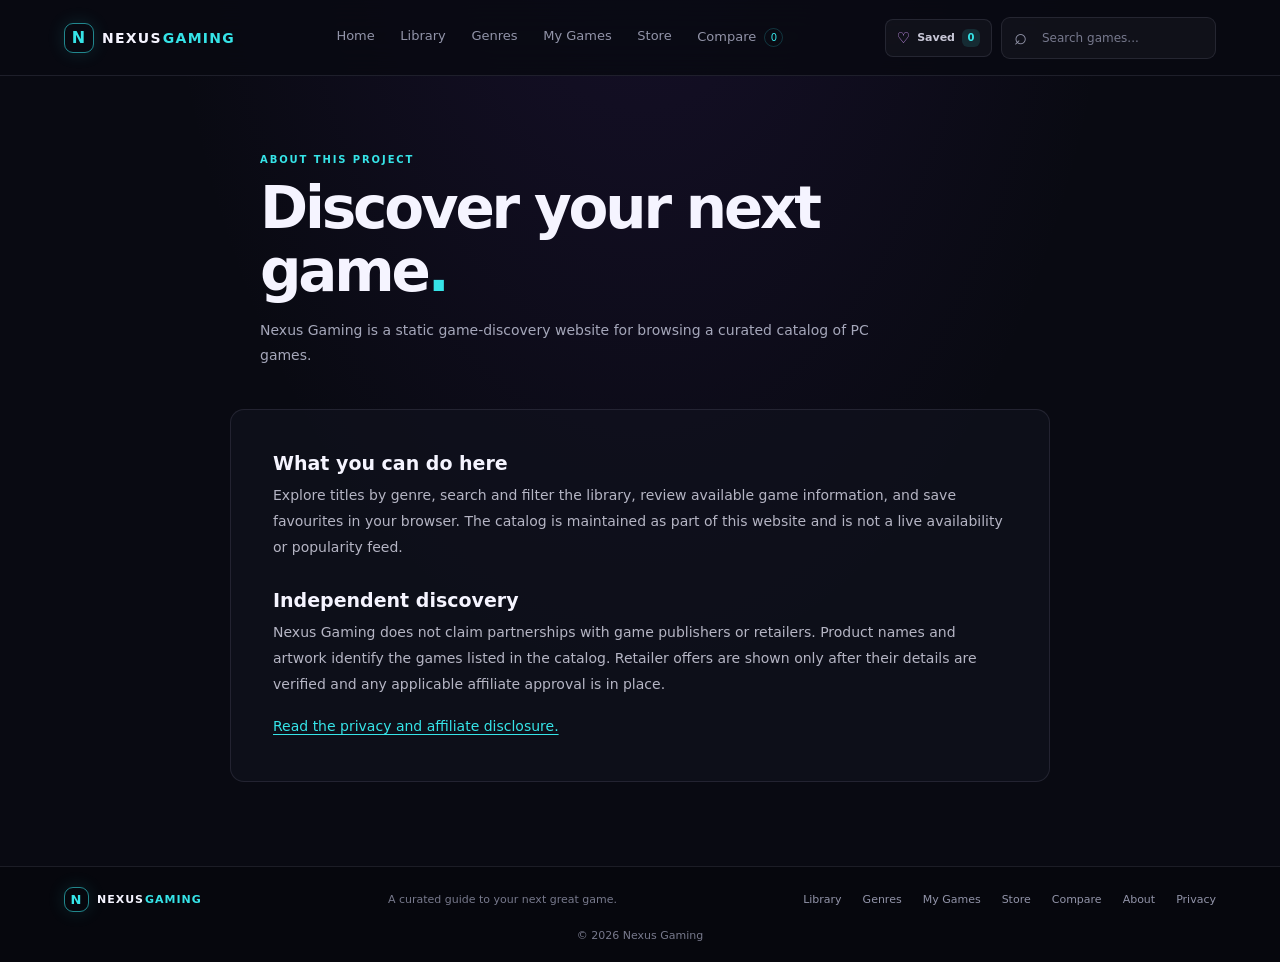
==== about.html @ a6725f00 "Upgrade Nexus Gaming to multi-page website" ====
<!DOCTYPE html>
<html lang="en">
<head>
  <meta charset="UTF-8"><meta name="viewport" content="width=device-width, initial-scale=1.0"><meta name="theme-color" content="#090a12">
  <meta name="description" content="Learn about Nexus Gaming, a static discovery guide for exploring a curated collection of PC games.">
  <link rel="canonical" href="https://hussain09042006.github.io/nexus-gaming/about.html">
  <meta property="og:type" content="website"><meta property="og:site_name" content="Nexus Gaming"><meta property="og:title" content="About | Nexus Gaming"><meta property="og:description" content="A simple guide to discovering PC games."><meta property="og:url" content="https://hussain09042006.github.io/nexus-gaming/about.html"><meta name="twitter:card" content="summary">
  <title>About | Nexus Gaming</title><link rel="icon" type="image/svg+xml" href="favicon.svg"><link rel="stylesheet" href="styles.css"><script src="catalog.js" defer></script><script src="pages.js" defer></script>
</head>
<body data-page="about">
  <a class="skip-link visually-hidden" href="#mainContent">Skip to main content</a>
  <header class="navbar">
    <a class="logo" href="index.html" aria-label="Nexus Gaming home"><span class="logo-mark">N</span> NEXUS<span class="logo-accent">GAMING</span></a><button class="menu-toggle" id="menuToggle" type="button" aria-expanded="false" aria-controls="mainNavigation" aria-label="Open navigation"><span></span><span></span><span></span></button>
    <nav class="nav-links" id="mainNavigation" aria-label="Main navigation"><a href="index.html" data-nav-page="home">Home</a><a href="games.html" data-nav-page="games">Library</a><a href="genres.html" data-nav-page="genres">Genres</a><a href="my-games.html" data-nav-page="my-games">My Games</a><a href="store.html" data-nav-page="store">Store</a><a href="compare.html" data-nav-page="compare">Compare <span class="nav-count" data-compare-count aria-label="0 games selected for comparison">0</span></a></nav>
    <div class="header-actions"><a class="saved-link" href="my-games.html"><span aria-hidden="true">♡</span><span class="saved-link-label">Saved</span><span class="saved-count" data-favorite-count>0</span></a><form class="search-container" action="games.html" method="get" role="search"><label class="visually-hidden" for="globalSearch">Search the game library</label><span class="search-icon" aria-hidden="true">⌕</span><input id="globalSearch" name="q" type="search" placeholder="Search games..." autocomplete="off"></form></div>
  </header>
  <main id="mainContent" class="page-main text-page">
    <header class="page-intro"><p class="eyebrow">ABOUT THIS PROJECT</p><h1>Discover your next game<span class="heading-period">.</span></h1><p>Nexus Gaming is a static game-discovery website for browsing a curated catalog of PC games.</p></header>
    <article class="editorial-content"><h2>What you can do here</h2><p>Explore titles by genre, search and filter the library, review available game information, and save favourites in your browser. The catalog is maintained as part of this website and is not a live availability or popularity feed.</p><h2>Independent discovery</h2><p>Nexus Gaming does not claim partnerships with game publishers or retailers. Product names and artwork identify the games listed in the catalog. Retailer offers are shown only after their details are verified and any applicable affiliate approval is in place.</p><p><a href="privacy.html">Read the privacy and affiliate disclosure.</a></p></article>
  </main>
  <footer class="footer page-footer"><a class="logo footer-logo" href="index.html"><span class="logo-mark">N</span> NEXUS<span class="logo-accent">GAMING</span></a><p class="footer-description">A curated guide to your next great game.</p><nav class="footer-nav" aria-label="Footer navigation"><a href="games.html">Library</a><a href="genres.html">Genres</a><a href="my-games.html">My Games</a><a href="store.html">Store</a><a href="compare.html">Compare</a><a href="about.html">About</a><a href="privacy.html">Privacy</a></nav><span class="copyright">© <span data-current-year></span> Nexus Gaming</span></footer>
</body>
</html>
---- styles.css ----
:root {
  color-scheme: dark;
  --page: #090a12;
  --surface: #11131e;
  --surface-raised: #171a28;
  --text: #f5f4ff;
  --muted: #9294a9;
  --purple: #a855f7;
  --cyan: #36e4e8;
  --line: rgba(177, 177, 210, 0.13);
}

* {
  box-sizing: border-box;
}

[hidden] {
  display: none !important;
}

html {
  scroll-behavior: smooth;
  scroll-padding-top: 90px;
}

body {
  min-width: 320px;
  margin: 0;
  background:
    radial-gradient(ellipse at 50% -25%, rgba(86, 44, 155, 0.19), transparent 54%),
    var(--page);
  color: var(--text);
  font-family: "Segoe UI", system-ui, sans-serif;
  -webkit-font-smoothing: antialiased;
}

button,
input {
  font: inherit;
}

a {
  color: inherit;
}

.visually-hidden {
  position: absolute;
  width: 1px;
  height: 1px;
  overflow: hidden;
  clip: rect(0, 0, 0, 0);
  white-space: nowrap;
  clip-path: inset(50%);
}

.skip-link:focus {
  position: fixed;
  z-index: 30;
  top: 12px;
  left: 12px;
  width: auto;
  height: auto;
  padding: 12px 16px;
  border: 1px solid var(--cyan);
  border-radius: 8px;
  background: var(--surface-raised);
  color: var(--text);
  clip: auto;
  clip-path: none;
  white-space: normal;
}

.navbar {
  position: sticky;
  z-index: 5;
  top: 0;
  display: grid;
  grid-template-columns: 1fr auto 1fr;
  align-items: center;
  min-height: 76px;
  padding: 0 max(5vw, 24px);
  border-bottom: 1px solid var(--line);
  background: rgba(9, 10, 18, 0.86);
  backdrop-filter: blur(18px);
}

.logo {
  display: inline-flex;
  align-items: center;
  gap: 8px;
  width: fit-content;
  color: var(--text);
  font-family: "Segoe UI", system-ui, sans-serif;
  font-size: 14px;
  font-weight: 700;
  letter-spacing: 0.09em;
  text-decoration: none;
}

.logo-mark {
  display: grid;
  width: 30px;
  height: 30px;
  place-items: center;
  border: 1px solid rgba(54, 228, 232, 0.58);
  border-radius: 9px;
  color: var(--cyan);
  font-size: 16px;
  box-shadow: 0 0 18px rgba(54, 228, 232, 0.13);
}

.logo-accent {
  margin-left: -7px;
  color: var(--cyan);
}

.nav-links {
  display: flex;
  gap: 34px;
}

.nav-links a {
  color: var(--muted);
  font-size: 13px;
  text-decoration: none;
  transition: color 180ms ease;
}

.nav-links a:hover,
.nav-links a:focus-visible {
  color: var(--cyan);
}

.search-container {
  position: relative;
  justify-self: end;
  width: min(260px, 100%);
}

.search-icon {
  position: absolute;
  top: 50%;
  left: 13px;
  color: var(--muted);
  font-size: 22px;
  line-height: 1;
  transform: translateY(-55%);
  pointer-events: none;
}

.search-container input {
  width: 100%;
  padding: 11px 14px 11px 40px;
  border: 1px solid var(--line);
  border-radius: 9px;
  outline: none;
  background: rgba(255, 255, 255, 0.035);
  color: var(--text);
  font-size: 12px;
  transition: border-color 180ms ease, box-shadow 180ms ease;
}

.search-container input::placeholder {
  color: #77798d;
}

.search-container input:focus {
  border-color: rgba(54, 228, 232, 0.65);
  box-shadow: 0 0 0 3px rgba(54, 228, 232, 0.1);
}

.hero {
  position: relative;
  display: flex;
  min-height: 440px;
  align-items: center;
  overflow: hidden;
  padding: 72px max(10vw, 28px) 82px;
  border-bottom: 1px solid var(--line);
  isolation: isolate;
}

.hero::before {
  position: absolute;
  z-index: -1;
  inset: 0;
  background:
    linear-gradient(90deg, var(--page) 5%, rgba(9, 10, 18, 0.92) 43%, rgba(9, 10, 18, 0.15) 100%),
    radial-gradient(ellipse at 77% 50%, rgba(91, 52, 166, 0.3), transparent 44%);
  content: '';
}

.hero-glow {
  position: absolute;
  z-index: -1;
  top: 9%;
  right: 12%;
  width: 360px;
  aspect-ratio: 1;
  border: 1px solid rgba(54, 228, 232, 0.13);
  border-radius: 50%;
  box-shadow: 0 0 90px rgba(168, 85, 247, 0.13), inset 0 0 70px rgba(54, 228, 232, 0.06);
}

.hero-content {
  max-width: 630px;
}

.eyebrow {
  margin: 0 0 17px;
  color: var(--cyan);
  font-size: 10px;
  font-weight: 700;
  letter-spacing: 0.19em;
}

.hero .eyebrow {
  display: flex;
  align-items: center;
  gap: 9px;
}

.hero .eyebrow span {
  width: 6px;
  height: 6px;
  border-radius: 50%;
  background: var(--cyan);
  box-shadow: 0 0 10px var(--cyan);
}

.hero h1,
.section-heading h2 {
  margin: 0;
  font-family: "Segoe UI", system-ui, sans-serif;
  font-weight: 700;
  letter-spacing: -0.055em;
}

.hero h1 {
  font-size: clamp(44px, 6vw, 72px);
  line-height: 1.06;
}

.hero h1 span {
  color: transparent;
  background: linear-gradient(95deg, #c084fc 4%, var(--cyan) 95%);
  background-clip: text;
  -webkit-background-clip: text;
}

.hero-content > p:not(.eyebrow) {
  max-width: 430px;
  margin: 18px 0 25px;
  color: #a5a7ba;
  font-size: 15px;
  line-height: 1.7;
}

.cta-button {
  display: inline-flex;
  align-items: center;
  gap: 15px;
  padding: 12px 17px;
  border: 1px solid rgba(54, 228, 232, 0.4);
  border-radius: 8px;
  background: linear-gradient(105deg, rgba(168, 85, 247, 0.2), rgba(54, 228, 232, 0.1));
  color: var(--text);
  font-size: 13px;
  font-weight: 600;
  text-decoration: none;
  transition: border-color 180ms ease, box-shadow 180ms ease, transform 180ms ease;
}

.cta-button:hover {
  transform: translateY(-2px);
  border-color: var(--cyan);
  box-shadow: 0 0 24px rgba(54, 228, 232, 0.17);
}

.cta-button span {
  color: var(--cyan);
}

.hero-orbit {
  position: absolute;
  top: 50%;
  right: 19%;
  display: grid;
  width: 180px;
  aspect-ratio: 1;
  place-items: center;
  border: 1px solid rgba(168, 85, 247, 0.42);
  border-radius: 42% 58% 63% 37% / 42% 39% 61% 58%;
  color: rgba(223, 201, 255, 0.75);
  font-family: "Segoe UI", system-ui, sans-serif;
  font-size: 42px;
  font-weight: 700;
  text-shadow: 0 0 28px var(--purple);
  box-shadow: 0 0 70px rgba(168, 85, 247, 0.16), inset 0 0 36px rgba(54, 228, 232, 0.06);
  transform: translateY(-50%) rotate(-12deg);
}

.game-section {
  width: min(1180px, calc(100% - 48px));
  margin: 0 auto;
  padding: 72px 0 88px;
}

.section-heading {
  display: flex;
  align-items: end;
  justify-content: space-between;
  gap: 20px;
  margin-bottom: 27px;
}

.section-heading .eyebrow {
  margin-bottom: 10px;
}

.section-heading h2 {
  font-size: clamp(27px, 3vw, 36px);
  letter-spacing: -0.04em;
}

.heading-period {
  color: var(--cyan);
}

.results-count {
  margin: 0 0 5px;
  color: var(--muted);
  font-size: 12px;
}

.filter-row {
  display: flex;
  align-items: center;
  gap: 20px;
  margin-bottom: 26px;
  padding-bottom: 22px;
  border-bottom: 1px solid var(--line);
}

.filter-label {
  color: #6f7185;
  font-size: 9px;
  font-weight: 700;
  letter-spacing: 0.16em;
}

.filter-buttons {
  display: flex;
  flex-wrap: wrap;
  gap: 8px;
}

.filter-btn {
  padding: 8px 13px;
  border: 1px solid transparent;
  border-radius: 7px;
  background: transparent;
  color: var(--muted);
  cursor: pointer;
  font-size: 11px;
  transition: color 160ms ease, background 160ms ease, border-color 160ms ease;
}

.filter-btn:hover {
  color: var(--text);
  background: rgba(255, 255, 255, 0.05);
}

.filter-btn.active {
  border-color: rgba(168, 85, 247, 0.34);
  background: rgba(168, 85, 247, 0.13);
  color: #d9b8ff;
}

.game-cards {
  display: grid;
  grid-template-columns: repeat(auto-fill, minmax(min(100%, 245px), 1fr));
  gap: 20px;
}

.game-card {
  min-width: 0;
  overflow: hidden;
  border: 1px solid var(--line);
  border-radius: 12px;
  background: linear-gradient(145deg, rgba(23, 26, 40, 0.98), rgba(15, 16, 26, 0.98));
  transition: border-color 200ms ease, transform 200ms ease, box-shadow 200ms ease;
}

.game-card:hover {
  transform: translateY(-5px);
  border-color: rgba(54, 228, 232, 0.35);
  box-shadow: 0 14px 36px rgba(0, 0, 0, 0.35), 0 0 20px rgba(168, 85, 247, 0.09);
}

.game-cover {
  position: relative;
  display: flex;
  height: 164px;
  align-items: flex-start;
  overflow: hidden;
  padding: 13px;
  background-color: #242038;
  isolation: isolate;
}

.game-cover::before,
.game-cover::after {
  position: absolute;
  z-index: -1;
  inset: 0;
  content: '';
}

.game-cover::before {
  background: radial-gradient(ellipse at 70% 40%, rgba(255, 255, 255, 0.17), transparent 30%);
  transition: transform 350ms ease;
}

.game-card:hover .game-cover::before {
  transform: scale(1.15);
}

.game-cover::after {
  background: linear-gradient(180deg, rgba(8, 8, 16, 0.14), transparent 35%, rgba(8, 8, 16, 0.58));
}

.cover-label {
  padding: 5px 7px;
  border: 1px solid rgba(255, 255, 255, 0.23);
  border-radius: 5px;
  background: rgba(8, 9, 17, 0.36);
  color: rgba(255, 255, 255, 0.82);
  font-size: 8px;
  font-weight: 700;
  letter-spacing: 0.13em;
  backdrop-filter: blur(8px);
}

.cover-cyberpunk { background: linear-gradient(125deg, #542b87, #192c5e 48%, #167e83); }
.cover-witcher { background: linear-gradient(125deg, #824a34, #372a46 55%, #172e35); }
.cover-red-dead { background: linear-gradient(125deg, #923e2c, #4e272e 48%, #211d2d); }
.cover-elden-ring { background: linear-gradient(125deg, #9a7837, #554539 45%, #26343b); }
.cover-god-of-war { background: linear-gradient(125deg, #536c7d, #393a59 50%, #772f3b); }
.cover-horizon { background: linear-gradient(125deg, #ae5e51, #5c3b67 50%, #215561); }
.cover-baldurs-gate { background: linear-gradient(125deg, #6d42a0, #3d315e 50%, #262a48); }
.cover-sports { background: linear-gradient(125deg, #258274, #24475a 50%, #412e69); }

.card-content {
  padding: 15px 15px 16px;
}

.game-genre {
  display: inline-block;
  margin-bottom: 8px;
  color: var(--cyan);
  font-size: 9px;
  font-weight: 700;
  letter-spacing: 0.13em;
  text-transform: uppercase;
}

.card-content h3 {
  min-height: 44px;
  margin: 0;
  font-family: "Segoe UI", system-ui, sans-serif;
  font-size: 16px;
  line-height: 1.4;
}

.game-rating {
  margin: 9px 0 15px;
  color: #c4c5d2;
  font-size: 11px;
}

.game-rating::first-letter {
  color: #f9c663;
}

.favorite-btn {
  width: 100%;
  padding: 9px 12px;
  border: 1px solid rgba(168, 85, 247, 0.3);
  border-radius: 7px;
  background: rgba(168, 85, 247, 0.08);
  color: #d8b8ff;
  cursor: pointer;
  font-size: 11px;
  font-weight: 600;
  transition: border-color 160ms ease, background 160ms ease, color 160ms ease;
}

.favorite-btn:hover,
.favorite-btn[aria-pressed="true"] {
  border-color: rgba(54, 228, 232, 0.45);
  background: rgba(54, 228, 232, 0.1);
  color: var(--cyan);
}

.footer {
  display: flex;
  min-height: 82px;
  align-items: center;
  justify-content: space-between;
  gap: 16px;
  padding: 20px max(5vw, 24px);
  border-top: 1px solid var(--line);
  background: rgba(5, 6, 12, 0.7);
}

.footer-logo {
  font-size: 11px;
}

.footer-logo .logo-mark {
  width: 25px;
  height: 25px;
  font-size: 13px;
}

.footer > p,
.copyright {
  margin: 0;
  color: #77798c;
  font-size: 11px;
}

@media (max-width: 760px) {
  .navbar {
    grid-template-columns: 1fr auto;
    gap: 12px;
    padding: 13px 22px;
  }

  .nav-links {
    display: none;
  }

  .search-container {
    width: min(235px, 46vw);
  }

  .hero {
    min-height: 390px;
    padding: 65px 7vw;
  }

  .hero-orbit {
    right: 7%;
    width: 130px;
    opacity: 0.6;
  }

  .hero-glow {
    right: -8%;
  }

  .game-section {
    padding-top: 56px;
  }
}

@media (max-width: 520px) {
  .navbar {
    min-height: 68px;
    padding: 11px 16px;
  }

  .logo {
    gap: 6px;
    font-size: 11px;
  }

  .logo-mark {
    width: 26px;
    height: 26px;
  }

  .search-container {
    width: 42vw;
  }

  .search-container input {
    padding: 10px 8px 10px 33px;
    font-size: 11px;
  }

  .search-icon {
    left: 10px;
  }

  .hero {
    min-height: 365px;
    padding: 56px 23px;
  }

  .hero h1 {
    font-size: clamp(43px, 12vw, 59px);
  }

  .hero-content > p:not(.eyebrow) {
    max-width: 330px;
    font-size: 13px;
  }

  .hero-orbit {
    top: 17%;
    right: -32px;
    width: 104px;
    opacity: 0.34;
    transform: rotate(-12deg);
  }

  .game-section {
    width: calc(100% - 32px);
    padding: 47px 0 58px;
  }

  .section-heading {
    align-items: flex-start;
    flex-direction: column;
    gap: 10px;
  }

  .filter-row {
    align-items: flex-start;
    flex-direction: column;
    gap: 10px;
  }

  .filter-buttons {
    gap: 5px;
  }

  .filter-btn {
    padding: 8px 10px;
  }

  .game-cards {
    grid-template-columns: repeat(auto-fill, minmax(min(100%, 215px), 1fr));
    gap: 13px;
  }

  .footer {
    flex-wrap: wrap;
    padding: 19px 16px;
  }

  .footer > p {
    display: none;
  }
}

@media (prefers-reduced-motion: reduce) {
  *,
  *::before,
  *::after {
    scroll-behavior: auto !important;
    transition-duration: 0.01ms !important;
    animation-duration: 0.01ms !important;
  }
}

/* Discovery platform additions */
.navbar {
  grid-template-columns: 1fr auto 1fr;
}

.header-actions {
  display: flex;
  align-items: center;
  justify-self: end;
  gap: 13px;
}

.saved-link {
  display: inline-flex;
  align-items: center;
  gap: 7px;
  padding: 9px 11px;
  border: 1px solid var(--line);
  border-radius: 8px;
  background: rgba(255, 255, 255, 0.035);
  color: #c9c8d8;
  cursor: pointer;
  font-size: 11px;
  font-weight: 600;
  transition: color 160ms ease, border-color 160ms ease, background 160ms ease;
}

.saved-link > span:first-child {
  color: #d79cff;
  font-size: 15px;
}

.saved-link:hover,
.saved-link.active {
  border-color: rgba(168, 85, 247, 0.48);
  background: rgba(168, 85, 247, 0.12);
  color: var(--text);
}

.saved-count {
  display: grid;
  min-width: 18px;
  height: 18px;
  place-items: center;
  border-radius: 6px;
  background: rgba(54, 228, 232, 0.12);
  color: var(--cyan);
  font-size: 10px;
}

.search-container {
  width: min(220px, 21vw);
}

.featured-hero {
  min-height: 500px;
  padding-top: 70px;
  padding-bottom: 76px;
  background: #090a12;
}

.featured-hero::before {
  z-index: 1;
  background:
    linear-gradient(90deg, #090a12 0%, rgba(9, 10, 18, 0.95) 31%, rgba(9, 10, 18, 0.65) 53%, rgba(9, 10, 18, 0.1) 100%),
    linear-gradient(0deg, rgba(9, 10, 18, 0.82), transparent 42%);
}

.hero-art {
  position: absolute;
  z-index: 0;
  top: 0;
  right: 0;
  width: 76%;
  height: 100%;
  object-fit: cover;
  object-position: center 42%;
  opacity: 0.74;
  mask-image: linear-gradient(90deg, transparent 0%, #000 43%, #000 100%);
  transition: opacity 650ms ease, transform 650ms ease;
  transform: scale(1);
}

.featured-hero .hero-art:not(.is-current) {
  opacity: 0;
  transform: scale(1.025);
}

.hero-content {
  position: relative;
  z-index: 2;
  max-width: 600px;
}

.hero-feature-genre {
  margin: -5px 0 10px;
  color: var(--cyan);
  font-size: 11px;
  font-weight: 700;
  letter-spacing: 0.15em;
  text-transform: uppercase;
}

.hero h1 {
  max-width: 560px;
  font-size: clamp(46px, 6.2vw, 76px);
}

.hero h1 span {
  color: inherit;
  background: none;
  -webkit-text-fill-color: initial;
}

.hero-description {
  max-width: 440px;
  margin: 17px 0 13px;
  color: #c0c0ce;
  font-size: 15px;
  line-height: 1.7;
}

.hero-meta {
  display: flex;
  align-items: center;
  gap: 12px;
  margin-bottom: 23px;
  color: #c6c6d4;
  font-size: 12px;
}

.hero-rating {
  color: #f5c66b;
  font-weight: 700;
}

.meta-divider {
  width: 3px;
  height: 3px;
  border-radius: 50%;
  background: var(--muted);
}

.hero-art-caption {
  position: absolute;
  z-index: 2;
  right: max(5vw, 25px);
  bottom: 25px;
  display: inline-flex;
  align-items: center;
  gap: 8px;
  padding: 8px 11px;
  border: 1px solid rgba(255, 255, 255, 0.17);
  border-radius: 7px;
  background: rgba(9, 10, 18, 0.52);
  color: #e1dbea;
  font-size: 9px;
  font-weight: 700;
  letter-spacing: 0.14em;
  backdrop-filter: blur(12px);
}

.live-dot {
  width: 6px;
  height: 6px;
  border-radius: 50%;
  background: var(--cyan);
  box-shadow: 0 0 9px var(--cyan);
}

.trending-section {
  width: min(1180px, calc(100% - 48px));
  margin: 0 auto;
  padding: 62px 0 5px;
}

.trending-heading {
  margin-bottom: 23px;
}

.section-link {
  display: inline-flex;
  align-items: center;
  gap: 9px;
  margin-bottom: 6px;
  color: #c6b2e6;
  font-size: 11px;
  text-decoration: none;
  transition: color 160ms ease;
}

.section-link:hover {
  color: var(--cyan);
}

.section-link span {
  color: var(--cyan);
}

.trending-cards {
  display: grid;
  grid-template-columns: repeat(4, minmax(0, 1fr));
  gap: 16px;
}

.trending-card .game-cover {
  aspect-ratio: 1.8;
}

.trending-card .card-content {
  padding: 13px;
}

.trending-card .card-content h3 {
  min-height: 42px;
  font-size: 14px;
}

.game-section {
  padding-top: 77px;
}

.filter-row {
  margin-bottom: 14px;
}

.library-controls {
  display: flex;
  align-items: center;
  flex-wrap: wrap;
  gap: 10px;
  margin: 0 0 25px;
  padding: 0 0 20px;
  border-bottom: 1px solid var(--line);
}

.sort-control {
  display: inline-flex;
  align-items: center;
  gap: 10px;
  color: #6f7185;
  font-size: 9px;
  font-weight: 700;
  letter-spacing: 0.14em;
}

.sort-control select {
  padding: 8px 30px 8px 10px;
  border: 1px solid var(--line);
  border-radius: 7px;
  outline: none;
  background: #141622;
  color: var(--text);
  font-size: 11px;
  letter-spacing: normal;
}

.sort-control select:focus-visible {
  border-color: var(--cyan);
  box-shadow: 0 0 0 3px rgba(54, 228, 232, 0.1);
}

.favorites-filter.active {
  border-color: rgba(54, 228, 232, 0.4);
  background: rgba(54, 228, 232, 0.09);
  color: var(--cyan);
}

.clear-filters {
  padding: 8px 9px;
  border: 0;
  background: transparent;
  color: #9294a9;
  cursor: pointer;
  font-size: 11px;
  text-decoration: underline;
  text-decoration-color: rgba(146, 148, 169, 0.4);
  text-underline-offset: 3px;
}

.clear-filters:hover {
  color: var(--text);
}

.game-cards {
  grid-template-columns: repeat(auto-fill, minmax(min(100%, 250px), 1fr));
  gap: 19px;
}

.game-card {
  cursor: pointer;
}

.game-card:focus-visible {
  outline: 2px solid var(--cyan);
  outline-offset: 4px;
}

.game-cover {
  display: block;
  height: auto;
  aspect-ratio: 1.78;
  padding: 0;
  background:
    radial-gradient(ellipse at 76% 26%, rgba(54, 228, 232, 0.48), transparent 32%),
    linear-gradient(132deg, #713ab2, #192d5d 52%, #123f50);
}

.game-cover::before {
  display: none;
}

.game-cover::after {
  z-index: 1;
  background: linear-gradient(0deg, rgba(9, 10, 18, 0.26), transparent 54%);
  pointer-events: none;
}

.card-art {
  position: absolute;
  z-index: 0;
  inset: 0;
  display: block;
  width: 100%;
  height: 100%;
  object-fit: cover;
  transition: transform 450ms cubic-bezier(0.2, 0.7, 0.2, 1), filter 250ms ease;
}

.card-art[hidden],
.hero-art[hidden],
.dialog-art[hidden] {
  display: none;
}

.game-card:hover .card-art,
.game-card:focus-visible .card-art {
  transform: scale(1.055);
  filter: saturate(1.12);
}

.card-content {
  padding: 15px 15px 14px;
}

.card-content h3 {
  min-height: 0;
  margin: 0 0 2px;
  font-size: 15px;
}

.game-rating {
  display: flex;
  align-items: center;
  gap: 5px;
  margin: 8px 0 14px;
  color: #e3e1ed;
  font-size: 12px;
  font-weight: 600;
}

.game-rating > span:first-child {
  color: #f5c66b;
}

.rating-out-of {
  color: var(--muted);
  font-size: 10px;
  font-weight: 400;
}

.card-actions {
  display: flex;
  align-items: center;
  gap: 8px;
}

.favorite-btn,
.details-button {
  min-height: 36px;
  border-radius: 7px;
  cursor: pointer;
  font-size: 10px;
  font-weight: 600;
  transition: color 160ms ease, border-color 160ms ease, background 160ms ease, transform 160ms ease;
}

.favorite-btn {
  flex: 1;
  width: auto;
  padding: 8px 10px;
  border: 1px solid rgba(168, 85, 247, 0.3);
  background: rgba(168, 85, 247, 0.08);
  color: #d8b8ff;
}

.favorite-btn:hover,
.favorite-btn[aria-pressed="true"] {
  border-color: rgba(54, 228, 232, 0.45);
  background: rgba(54, 228, 232, 0.1);
  color: var(--cyan);
}

.details-button {
  padding: 8px 11px;
  border: 1px solid var(--line);
  background: rgba(255, 255, 255, 0.035);
  color: #c6c6d4;
}

.details-button:hover {
  border-color: rgba(54, 228, 232, 0.4);
  color: var(--cyan);
}

.empty-state {
  grid-column: 1 / -1;
  padding: 52px 22px;
  border: 1px dashed rgba(177, 177, 210, 0.2);
  border-radius: 12px;
  background: rgba(17, 19, 30, 0.55);
  text-align: center;
}

.empty-icon {
  color: var(--purple);
  font-size: 35px;
}

.empty-state h3 {
  margin: 11px 0 7px;
  font-family: "Segoe UI", system-ui, sans-serif;
  font-size: 18px;
}

.empty-state p {
  max-width: 400px;
  margin: 0 auto;
  color: var(--muted);
  font-size: 12px;
  line-height: 1.6;
}

.game-dialog {
  position: fixed;
  width: min(760px, calc(100% - 32px));
  max-width: none;
  max-height: min(90vh, 760px);
  overflow: auto;
  padding: 0;
  border: 1px solid rgba(177, 177, 210, 0.2);
  border-radius: 16px;
  background: #11131e;
  color: var(--text);
  box-shadow: 0 28px 100px rgba(0, 0, 0, 0.72), 0 0 40px rgba(168, 85, 247, 0.12);
}

.game-dialog::backdrop {
  background: rgba(4, 5, 10, 0.78);
  backdrop-filter: blur(7px);
}

.dialog-close {
  position: absolute;
  z-index: 2;
  top: 13px;
  right: 13px;
  display: grid;
  width: 36px;
  height: 36px;
  place-items: center;
  border: 1px solid rgba(255, 255, 255, 0.25);
  border-radius: 50%;
  background: rgba(9, 10, 18, 0.65);
  color: white;
  cursor: pointer;
  font-size: 24px;
  line-height: 1;
  backdrop-filter: blur(10px);
}

.dialog-close:hover {
  border-color: var(--cyan);
  color: var(--cyan);
}

.dialog-art-wrap {
  position: relative;
  height: clamp(190px, 34vw, 330px);
  overflow: hidden;
  background:
    radial-gradient(ellipse at 70% 30%, rgba(54, 228, 232, 0.34), transparent 32%),
    linear-gradient(132deg, #713ab2, #192d5d 52%, #123f50);
}

.dialog-art-wrap::after {
  position: absolute;
  inset: 40% 0 0;
  background: linear-gradient(0deg, #11131e, transparent);
  content: '';
  pointer-events: none;
}

.dialog-art {
  width: 100%;
  height: 100%;
  object-fit: cover;
}

.dialog-content {
  position: relative;
  padding: 4px clamp(22px, 5vw, 38px) 31px;
}

.dialog-genre {
  margin: 0 0 8px;
}

.dialog-content h2 {
  margin: 0;
  font-family: "Segoe UI", system-ui, sans-serif;
  font-size: clamp(25px, 5vw, 36px);
  letter-spacing: -0.04em;
}

.dialog-rating {
  margin: 11px 0 14px;
  color: #f5c66b;
  font-size: 13px;
  font-weight: 600;
}

.dialog-rating.unrated {
  color: #a5a7ba;
  font-weight: 400;
}

.dialog-description {
  max-width: 620px;
  margin: 0 0 20px;
  color: #b5b5c5;
  font-size: 13px;
  line-height: 1.75;
}

.dialog-purchase {
  margin: 0 0 21px;
  padding: 17px;
  border: 1px solid var(--line);
  border-radius: 10px;
  background: rgba(5, 6, 12, 0.32);
}

.dialog-purchase h3 {
  margin: 0 0 12px;
  color: #e9e7f1;
  font-family: "Segoe UI", system-ui, sans-serif;
  font-size: 14px;
}

.purchase-empty {
  margin: 0;
  color: var(--muted);
  font-size: 12px;
}

.purchase-offers {
  display: grid;
  gap: 12px;
}

.purchase-offer {
  display: grid;
  justify-items: start;
  gap: 7px;
}

.purchase-button {
  display: inline-flex;
  min-height: 40px;
  align-items: center;
  padding: 10px 14px;
  border: 1px solid rgba(54, 228, 232, 0.4);
  border-radius: 8px;
  background: linear-gradient(105deg, rgba(168, 85, 247, 0.2), rgba(54, 228, 232, 0.1));
  color: var(--text);
  font-size: 12px;
  font-weight: 600;
  text-decoration: none;
  transition: border-color 180ms ease, box-shadow 180ms ease, transform 180ms ease;
}

.purchase-button:hover {
  transform: translateY(-2px);
  border-color: var(--cyan);
  box-shadow: 0 0 24px rgba(54, 228, 232, 0.17);
}

.purchase-type {
  color: var(--muted);
  font-size: 10px;
}

.purchase-price {
  color: var(--text);
  font-size: 13px;
  font-weight: 700;
}

.purchase-availability {
  color: #a8d5c1;
  font-size: 11px;
}

.affiliate-disclosure {
  margin: 0;
  color: #c7b8d9;
  font-size: 10px;
  line-height: 1.5;
}

.dialog-favorite {
  flex: none;
  min-width: 190px;
  font-size: 11px;
}

.footer-nav {
  display: flex;
  flex-wrap: wrap;
  gap: 21px;
}

.footer-nav a {
  color: #9294a9;
  font-size: 11px;
  text-decoration: none;
}

.footer-nav a:hover {
  color: var(--cyan);
}

.footer-separator {
  padding: 0 3px;
  color: var(--cyan);
}

button:focus-visible,
select:focus-visible,
a:focus-visible {
  outline: 2px solid var(--cyan);
  outline-offset: 3px;
}

@media (max-width: 900px) {
  .navbar {
    grid-template-columns: auto 1fr;
    gap: 16px;
    padding: 12px 22px;
  }

  .nav-links {
    justify-content: center;
    gap: 21px;
  }

  .header-actions {
    grid-column: 1 / -1;
    grid-row: 2;
    justify-self: stretch;
    justify-content: space-between;
  }

  .search-container {
    width: min(370px, 65%);
  }

  .trending-cards {
    grid-template-columns: repeat(2, minmax(0, 1fr));
  }
}

@media (max-width: 600px) {
  .navbar {
    grid-template-columns: 1fr auto;
    gap: 10px;
    padding: 10px 16px;
  }

  .navbar .logo {
    gap: 6px;
    font-size: 11px;
  }

  .navbar .logo-mark {
    width: 26px;
    height: 26px;
  }

  .nav-links {
    grid-column: 1 / -1;
    grid-row: 2;
    justify-content: flex-start;
    gap: 25px;
    padding: 3px 0 4px;
  }

  .header-actions {
    grid-column: 1 / -1;
    grid-row: 3;
    gap: 9px;
  }

  .saved-link {
    flex: 0 0 auto;
    gap: 5px;
    padding: 8px;
  }

  .search-container {
    width: auto;
    flex: 1;
  }

  .featured-hero {
    min-height: 430px;
    padding: 55px 23px 67px;
  }

  .featured-hero::before {
    background:
      linear-gradient(90deg, rgba(9, 10, 18, 0.94), rgba(9, 10, 18, 0.67)),
      linear-gradient(0deg, #090a12, transparent 70%);
  }

  .hero-art {
    width: 100%;
    opacity: 0.57;
    mask-image: linear-gradient(90deg, rgba(0, 0, 0, 0.4), #000);
  }

  .hero h1 {
    font-size: clamp(43px, 11vw, 59px);
  }

  .hero-description {
    max-width: 380px;
    font-size: 13px;
  }

  .hero-art-caption {
    right: 17px;
    bottom: 15px;
  }

  .trending-section,
  .game-section {
    width: calc(100% - 32px);
  }

  .trending-section {
    padding-top: 47px;
  }

  .game-section {
    padding-top: 57px;
  }

  .trending-cards {
    gap: 11px;
  }

  .trending-card .card-content {
    padding: 11px;
  }

  .trending-card .card-content h3 {
    font-size: 12px;
  }

  .trending-card .card-actions {
    flex-direction: column;
    align-items: stretch;
  }

  .trending-card .details-button {
    display: none;
  }

  .library-controls {
    align-items: flex-start;
    gap: 8px;
  }

  .sort-control {
    flex-basis: 100%;
    justify-content: flex-start;
  }

  .game-cards {
    grid-template-columns: repeat(auto-fill, minmax(min(100%, 225px), 1fr));
    gap: 13px;
  }

  .footer {
    justify-content: space-between;
    padding: 19px 16px;
  }

  .footer > p {
    display: block;
  }

  .footer-nav {
    order: 3;
    width: 100%;
    gap: 17px;
  }

  .copyright {
    font-size: 9px;
  }
}

@media (max-width: 370px) {
  .game-cards {
    grid-template-columns: 1fr;
  }

  .trending-card .favorite-btn {
    font-size: 9px;
  }

  .footer > p {
    display: none;
  }
}

/* Personal discovery hub */
:root {
  --content-width: 1180px;
  --radius-card: 14px;
  --shadow-card: 0 16px 38px rgba(0, 0, 0, 0.35);
  --motion-fast: 160ms;
  --motion-normal: 220ms;
}

.navbar {
  grid-template-columns: auto 1fr auto;
  column-gap: clamp(18px, 3vw, 42px);
}

.nav-links {
  justify-content: center;
  gap: clamp(14px, 2vw, 27px);
  white-space: nowrap;
}

.nav-links a.active {
  color: var(--cyan);
}

.header-actions {
  gap: 9px;
}

.search-container {
  width: min(215px, 18vw);
}

.search-container input {
  padding-right: 36px;
}

.search-clear {
  position: absolute;
  top: 50%;
  right: 8px;
  display: grid;
  width: 25px;
  height: 25px;
  place-items: center;
  border: 0;
  border-radius: 6px;
  background: transparent;
  color: var(--muted);
  cursor: pointer;
  font-size: 19px;
  transform: translateY(-50%);
}

.search-clear:hover {
  background: rgba(255, 255, 255, 0.08);
  color: var(--text);
}

.menu-toggle {
  display: none;
}

.hero-actions {
  display: flex;
  align-items: center;
  flex-wrap: wrap;
  gap: 10px;
}

.hero-save {
  min-height: 44px;
  padding: 10px 14px;
  border: 1px solid rgba(220, 213, 238, 0.24);
  border-radius: 8px;
  background: rgba(9, 10, 18, 0.46);
  color: #ddd8e8;
  cursor: pointer;
  font-size: 12px;
  font-weight: 600;
  transition: color var(--motion-fast), border-color var(--motion-fast), background var(--motion-fast);
}

.hero-save:hover,
.hero-save[aria-pressed="true"] {
  border-color: var(--cyan);
  background: rgba(54, 228, 232, 0.12);
  color: var(--cyan);
}

.hero-controls {
  position: absolute;
  z-index: 3;
  right: max(5vw, 25px);
  bottom: 24px;
  display: flex;
  align-items: center;
  gap: 9px;
}

.hero-controls > button {
  display: grid;
  width: 36px;
  height: 36px;
  place-items: center;
  border: 1px solid rgba(255, 255, 255, 0.25);
  border-radius: 50%;
  background: rgba(9, 10, 18, 0.6);
  color: var(--text);
  cursor: pointer;
  font-size: 16px;
  transition: border-color var(--motion-fast), color var(--motion-fast), transform var(--motion-fast);
}

.hero-controls > button:hover {
  transform: translateY(-2px);
  border-color: var(--cyan);
  color: var(--cyan);
}

.hero-art-caption {
  right: max(5vw, 25px);
  bottom: 76px;
}

.hero-dots {
  display: flex;
  align-items: center;
  gap: 6px;
}

.hero-dot {
  width: 8px;
  height: 8px;
  padding: 0;
  border: 0;
  border-radius: 50%;
  background: rgba(255, 255, 255, 0.4);
  cursor: pointer;
  transition: width var(--motion-fast), border-radius var(--motion-fast), background var(--motion-fast);
}

.hero-dot[aria-pressed="true"] {
  width: 22px;
  border-radius: 5px;
  background: var(--cyan);
}

.genre-section,
.trending-section,
.discovery-row,
.my-games-section,
.comparison-section,
.game-section {
  width: min(var(--content-width), calc(100% - 48px));
  margin-right: auto;
  margin-left: auto;
}

.genre-section {
  padding: 57px 0 9px;
}

.genre-browser {
  display: grid;
  grid-template-columns: repeat(4, minmax(0, 1fr));
  gap: 12px;
}

.genre-tile {
  display: flex;
  min-height: 65px;
  align-items: center;
  justify-content: space-between;
  gap: 10px;
  padding: 14px 16px;
  border: 1px solid var(--line);
  border-radius: 10px;
  background:
    radial-gradient(circle at 100% 0, rgba(168, 85, 247, 0.13), transparent 48%),
    rgba(17, 19, 30, 0.72);
  color: #d9d8e5;
  font-size: 12px;
  font-weight: 600;
  text-align: left;
}

.genre-tile::after {
  content: '↗';
  color: var(--cyan);
  font-size: 13px;
}

.genre-tile:hover,
.genre-tile.active {
  border-color: rgba(54, 228, 232, 0.42);
  background-color: rgba(54, 228, 232, 0.08);
  color: var(--text);
}

.genre-tile.active {
  box-shadow: inset 0 0 0 1px rgba(54, 228, 232, 0.12);
}

.discovery-row {
  display: grid;
  grid-template-columns: repeat(2, minmax(0, 1fr));
  gap: 20px;
  padding: 64px 0 0;
}

.discovery-panel {
  min-width: 0;
  padding: 22px;
  border: 1px solid var(--line);
  border-radius: var(--radius-card);
  background: linear-gradient(145deg, rgba(23, 26, 40, 0.66), rgba(13, 14, 23, 0.72));
}

.compact-heading {
  align-items: center;
  margin-bottom: 16px;
}

.compact-heading h2 {
  font-size: clamp(22px, 2.5vw, 29px);
}

.compact-heading .eyebrow {
  margin-bottom: 7px;
}

.compact-heading .section-link {
  flex: 0 0 auto;
}

.mini-game-list {
  display: grid;
  gap: 8px;
}

.mini-game {
  display: flex;
  min-width: 0;
  align-items: center;
  gap: 11px;
  padding: 8px;
  border: 1px solid transparent;
  border-radius: 9px;
  background: rgba(5, 6, 12, 0.3);
  transition: border-color var(--motion-fast), background var(--motion-fast);
}

.mini-game:hover {
  border-color: var(--line);
  background: rgba(255, 255, 255, 0.04);
}

.mini-art {
  flex: 0 0 72px;
  width: 72px;
  height: 48px;
  border-radius: 6px;
  background: linear-gradient(130deg, #713ab2, #192d5d, #123f50);
  object-fit: cover;
}

.mini-game-info {
  display: grid;
  min-width: 0;
  flex: 1;
  gap: 4px;
  justify-items: start;
  padding: 4px 0;
  border: 0;
  background: transparent;
  color: inherit;
  cursor: pointer;
  text-align: left;
}

.mini-game-title {
  overflow: hidden;
  max-width: 100%;
  color: #e9e7f1;
  font-size: 12px;
  font-weight: 600;
  text-overflow: ellipsis;
  white-space: nowrap;
}

.mini-game-detail {
  color: var(--muted);
  font-size: 10px;
}

.mini-remove {
  display: grid;
  width: 32px;
  height: 32px;
  flex: 0 0 auto;
  place-items: center;
  border: 1px solid transparent;
  border-radius: 7px;
  background: transparent;
  color: var(--muted);
  cursor: pointer;
  font-size: 19px;
}

.mini-remove:hover {
  border-color: rgba(248, 113, 113, 0.3);
  color: #fb9393;
}

.my-games-section {
  padding: 76px 0 12px;
}

.local-note {
  margin: 0 0 5px;
  color: var(--muted);
  font-size: 11px;
}

.personal-grid {
  display: grid;
  grid-template-columns: repeat(3, minmax(0, 1fr));
  gap: 15px;
}

.personal-panel {
  min-width: 0;
  min-height: 205px;
  padding: 18px;
  border: 1px solid var(--line);
  border-radius: 12px;
  background: rgba(17, 19, 30, 0.68);
}

.personal-heading {
  display: flex;
  align-items: center;
  justify-content: space-between;
  gap: 12px;
  margin-bottom: 11px;
}

.personal-heading h3 {
  margin: 0;
  font-family: "Segoe UI", system-ui, sans-serif;
  font-size: 15px;
}

.personal-count {
  display: grid;
  min-width: 23px;
  height: 23px;
  place-items: center;
  border: 1px solid rgba(54, 228, 232, 0.23);
  border-radius: 7px;
  background: rgba(54, 228, 232, 0.08);
  color: var(--cyan);
  font-size: 10px;
}

.mini-clear {
  margin-left: auto;
  padding: 6px 8px;
  border: 1px solid var(--line);
  border-radius: 6px;
  background: transparent;
  color: var(--muted);
  cursor: pointer;
  font-size: 10px;
}

.mini-clear:hover {
  border-color: rgba(54, 228, 232, 0.35);
  color: var(--cyan);
}

.personal-games {
  display: grid;
  gap: 6px;
}

.personal-games .empty-state {
  padding: 15px 8px;
  border: 0;
  background: transparent;
}

.personal-games .empty-icon,
.mini-game-list .empty-icon {
  display: none;
}

.personal-games .empty-state h3,
.mini-game-list .empty-state h3 {
  margin: 0 0 7px;
  font-size: 12px;
}

.personal-games .empty-state p,
.mini-game-list .empty-state p {
  font-size: 10px;
}

.comparison-section {
  padding: 70px 0 12px;
}

.comparison-section .section-heading {
  margin-bottom: 7px;
}

.comparison-hint {
  margin: 0 0 16px;
  color: var(--muted);
  font-size: 11px;
}

.comparison-content {
  overflow-x: auto;
  border: 1px solid var(--line);
  border-radius: 12px;
  background: rgba(17, 19, 30, 0.68);
}

.comparison-content .empty-state {
  margin: 0;
  padding: 23px;
  border: 0;
  background: transparent;
}

.comparison-content .empty-icon {
  display: none;
}

.compare-table {
  width: 100%;
  border-collapse: collapse;
  text-align: left;
}

.compare-table th,
.compare-table td {
  min-width: 150px;
  padding: 14px 16px;
  border-bottom: 1px solid var(--line);
  color: #d7d5e2;
  font-size: 11px;
  vertical-align: middle;
}

.compare-table tr:last-child th,
.compare-table tr:last-child td {
  border-bottom: 0;
}

.compare-table thead th {
  position: relative;
  color: var(--text);
  font-family: "Segoe UI", system-ui, sans-serif;
  font-size: 12px;
}

.compare-table thead th:first-child,
.compare-table tbody th {
  color: var(--muted);
  font-size: 9px;
  letter-spacing: 0.1em;
  text-transform: uppercase;
}

.compare-table td.compare-different {
  background: rgba(54, 228, 232, 0.045);
  color: var(--cyan);
}

.compare-remove {
  margin-left: 8px;
  border: 0;
  background: transparent;
  color: var(--muted);
  cursor: pointer;
  font-size: 16px;
}

.compare-remove:hover {
  color: #fb9393;
}

.compare-tray {
  position: fixed;
  z-index: 4;
  right: max(20px, calc((100vw - var(--content-width)) / 2));
  bottom: 18px;
  display: flex;
  align-items: center;
  gap: 14px;
  padding: 12px 15px;
  border: 1px solid rgba(54, 228, 232, 0.35);
  border-radius: 10px;
  background: rgba(17, 19, 30, 0.96);
  color: #d9d8e5;
  font-size: 11px;
  box-shadow: var(--shadow-card);
  backdrop-filter: blur(14px);
}

.compare-tray a {
  color: var(--cyan);
  text-decoration: none;
}

.game-section {
  padding-top: 74px;
}

.year-control,
.rating-control {
  display: inline-flex;
  align-items: center;
  gap: 8px;
  color: #77798d;
  font-size: 9px;
  font-weight: 700;
  letter-spacing: 0.12em;
}

.year-control select,
.rating-control select {
  max-width: 130px;
  padding: 8px 9px;
  border: 1px solid var(--line);
  border-radius: 7px;
  outline: none;
  background: #141622;
  color: var(--text);
  font-size: 11px;
  letter-spacing: normal;
}

.year-control.has-value select,
.rating-control.has-value select {
  border-color: rgba(54, 228, 232, 0.42);
  color: var(--cyan);
}

.view-toggle {
  display: inline-flex;
  align-items: center;
  padding: 3px;
  border: 1px solid var(--line);
  border-radius: 8px;
  background: rgba(5, 6, 12, 0.5);
}

.view-toggle button {
  display: grid;
  width: 31px;
  height: 29px;
  place-items: center;
  border: 0;
  border-radius: 5px;
  background: transparent;
  color: var(--muted);
  cursor: pointer;
  font-size: 15px;
}

.view-toggle button[aria-pressed="true"] {
  background: rgba(168, 85, 247, 0.18);
  color: #ddbfff;
}

.game-cards.list-view {
  grid-template-columns: 1fr;
  gap: 10px;
}

.game-cards.list-view .game-card {
  display: grid;
  grid-template-columns: minmax(160px, 230px) 1fr;
  align-items: stretch;
}

.game-cards.list-view .game-cover {
  height: 100%;
  min-height: 130px;
  aspect-ratio: auto;
}

.game-cards.list-view .card-content {
  display: grid;
  grid-template-columns: 1fr auto;
  align-content: center;
  align-items: center;
  gap: 7px 15px;
  padding: 17px 20px;
}

.game-cards.list-view .game-genre {
  grid-column: 1;
  margin: 0;
}

.game-cards.list-view .card-content h3 {
  grid-column: 1;
  font-size: 17px;
}

.game-cards.list-view .card-meta {
  grid-column: 1;
  margin: 0;
}

.game-cards.list-view .card-actions {
  grid-column: 2;
  grid-row: 1 / span 3;
  flex-wrap: wrap;
  justify-content: flex-end;
}

.game-cards.list-view .card-actions .favorite-btn {
  min-width: 110px;
}

.card-meta {
  display: flex;
  align-items: center;
  gap: 12px;
  margin: 8px 0 13px;
  color: #a6a7b8;
  font-size: 10px;
}

.card-meta .game-rating {
  margin: 0;
}

.game-card {
  border-radius: var(--radius-card);
}

.game-cover {
  background:
    radial-gradient(ellipse at 76% 26%, rgba(54, 228, 232, 0.42), transparent 32%),
    linear-gradient(132deg, #713ab2, #192d5d 52%, #123f50);
}

.card-actions {
  flex-wrap: wrap;
}

.card-actions button {
  min-height: 38px;
}

.trending-card .card-actions {
  flex-wrap: wrap;
}

.trending-card .card-actions .wishlist-card-button,
.trending-card .card-actions .compare-card-button {
  display: none;
}

.empty-state button {
  margin-top: 8px;
  color: var(--cyan);
}

.footer {
  flex-wrap: wrap;
}

.footer-description {
  margin: 0;
  color: var(--muted);
  font-size: 11px;
}

.copyright {
  flex-basis: 100%;
  margin-top: 3px;
  text-align: center;
}

.rating-disclaimer {
  display: block;
  margin-top: 5px;
  color: var(--muted);
  font-size: 10px;
}

.featured-hero .hero-controls {
  right: max(5vw, 25px);
  bottom: 20px;
  display: grid;
  width: min(390px, calc(100% - 50px));
  grid-template-columns: 42px minmax(0, 1fr) 42px 42px;
  grid-template-areas:
    "previous dots next rotation"
    "progress progress progress progress";
  gap: 5px 7px;
}

#previousFeatured {
  grid-area: previous;
}

#nextFeatured {
  grid-area: next;
}

#toggleFeaturedRotation {
  grid-area: rotation;
}

.featured-hero .hero-dots {
  grid-area: dots;
  justify-content: center;
  gap: 2px;
}

.featured-hero .hero-dot {
  flex: 0 0 auto;
}

.hero-progress {
  grid-area: progress;
  height: 3px;
  overflow: hidden;
  border-radius: 999px;
  background: rgba(255, 255, 255, 0.2);
}

.hero-progress > span {
  display: block;
  width: 100%;
  height: 100%;
  border-radius: inherit;
  background: linear-gradient(90deg, var(--purple), var(--cyan));
  transform: scaleX(0);
  transform-origin: left center;
}

.hero-art-caption {
  right: auto;
  left: max(5vw, 25px);
  bottom: 25px;
}

@media (max-width: 760px) {
  .featured-hero .hero-controls {
    right: 19px;
    bottom: 18px;
    width: min(390px, calc(100% - 38px));
    gap: 4px 5px;
  }

  .featured-hero .hero-art-caption {
    right: auto;
    bottom: 26px;
    left: 7vw;
  }
}

@media (max-width: 370px) {
  .featured-hero .hero-controls {
    right: 12px;
    width: calc(100% - 24px);
    grid-template-columns: 36px minmax(0, 1fr) 36px 36px;
    gap: 3px;
  }

  .featured-hero .hero-controls > button {
    width: 36px;
    height: 36px;
  }

  .featured-hero .hero-dot {
    width: 28px;
    height: 28px;
  }

  .featured-hero .hero-dot[aria-pressed="true"] {
    width: 32px;
  }
}

@media (prefers-reduced-motion: reduce) {
  .featured-hero .hero-art,
  .hero-progress > span {
    transition-duration: 0.01ms !important;
  }
}

.toast-region {
  position: fixed;
  z-index: 20;
  right: 20px;
  bottom: 20px;
  max-width: min(360px, calc(100vw - 40px));
  padding: 12px 16px;
  border: 1px solid rgba(54, 228, 232, 0.28);
  border-radius: 9px;
  background: rgba(17, 19, 30, 0.97);
  color: #e9e8f2;
  font-size: 12px;
  box-shadow: var(--shadow-card);
  opacity: 0;
  pointer-events: none;
  transform: translateY(8px);
  transition: opacity var(--motion-normal), transform var(--motion-normal);
}

.toast-region.visible {
  opacity: 1;
  transform: translateY(0);
}

.game-dialog {
  overscroll-behavior: contain;
}

.dialog-actions {
  display: flex;
  flex-wrap: wrap;
  gap: 8px;
}

.dialog-actions .favorite-btn {
  flex: 1 1 190px;
}

.dialog-actions .details-button {
  min-height: 38px;
}

@media (min-width: 1500px) {
  .featured-hero {
    min-height: 590px;
  }

  .hero-art {
    width: 72%;
  }

  .genre-browser {
    grid-template-columns: repeat(4, minmax(0, 1fr));
  }
}

@media (max-width: 1100px) {
  .navbar {
    grid-template-columns: auto 1fr;
    gap: 12px 20px;
    padding: 11px 24px;
  }

  .nav-links {
    justify-content: flex-end;
    gap: 16px;
  }

  .header-actions {
    grid-column: 1 / -1;
    grid-row: 2;
    justify-self: stretch;
    justify-content: flex-end;
  }

  .search-container {
    width: min(390px, 66vw);
  }
}

@media (max-width: 760px) {
  .navbar {
    grid-template-columns: 1fr auto;
    gap: 10px;
    padding: 11px 19px;
  }

  .menu-toggle {
    display: grid;
    width: 42px;
    height: 40px;
    grid-column: 2;
    grid-row: 1;
    align-content: center;
    justify-items: center;
    gap: 5px;
    border: 1px solid var(--line);
    border-radius: 8px;
    background: rgba(255, 255, 255, 0.035);
    cursor: pointer;
  }

  .menu-toggle span {
    width: 17px;
    height: 1px;
    background: #d9d8e5;
    transition: transform var(--motion-fast), opacity var(--motion-fast);
  }

  .menu-toggle[aria-expanded="true"] span:first-child {
    transform: translateY(6px) rotate(45deg);
  }

  .menu-toggle[aria-expanded="true"] span:nth-child(2) {
    opacity: 0;
  }

  .menu-toggle[aria-expanded="true"] span:last-child {
    transform: translateY(-6px) rotate(-45deg);
  }

  .nav-links {
    position: absolute;
    top: calc(100% + 1px);
    right: 0;
    left: 0;
    display: none;
    align-items: stretch;
    gap: 0;
    padding: 8px 18px 12px;
    border-bottom: 1px solid var(--line);
    background: rgba(9, 10, 18, 0.98);
    box-shadow: 0 16px 24px rgba(0, 0, 0, 0.25);
  }

  .nav-links.open {
    display: grid;
    grid-template-columns: repeat(2, minmax(0, 1fr));
  }

  .nav-links a {
    padding: 13px 10px;
    border-bottom: 1px solid rgba(177, 177, 210, 0.08);
  }

  .header-actions {
    grid-column: 1 / -1;
    grid-row: 2;
    gap: 9px;
  }

  .search-container {
    width: auto;
    flex: 1;
  }

  .featured-hero {
    min-height: 450px;
    padding: 57px 7vw 92px;
  }

  .hero-art-caption {
    right: auto;
    bottom: 26px;
    left: 7vw;
  }

  .hero-controls {
    right: 7vw;
    bottom: 20px;
  }

  .genre-section,
  .trending-section,
  .discovery-row,
  .my-games-section,
  .comparison-section,
  .game-section {
    width: calc(100% - 38px);
  }

  .genre-browser {
    grid-template-columns: repeat(2, minmax(0, 1fr));
    gap: 9px;
  }

  .genre-tile {
    min-height: 58px;
    padding: 12px;
  }

  .discovery-row {
    grid-template-columns: 1fr;
    gap: 12px;
    padding-top: 49px;
  }

  .personal-grid {
    grid-template-columns: 1fr;
  }

  .personal-panel {
    min-height: 0;
  }

  .library-controls {
    align-items: center;
  }

  .year-control,
  .rating-control {
    flex-wrap: wrap;
  }

  .game-cards.list-view .game-card {
    grid-template-columns: minmax(115px, 30%) 1fr;
  }

  .game-cards.list-view .card-content {
    grid-template-columns: 1fr;
    gap: 6px;
    padding: 13px;
  }

  .game-cards.list-view .card-actions {
    grid-column: 1;
    grid-row: auto;
    justify-content: flex-start;
  }

  .compare-tray {
    right: 12px;
    bottom: 12px;
    left: 12px;
    justify-content: space-between;
  }

  .footer {
    justify-content: center;
    text-align: center;
  }

  .footer-nav {
    justify-content: center;
  }
}

@media (max-width: 430px) {
  .navbar {
    padding: 10px 14px;
  }

  .nav-links.open {
    grid-template-columns: 1fr 1fr;
  }

  .saved-link {
    gap: 5px;
    padding: 8px 9px;
  }

  .saved-link-label {
    font-size: 10px;
  }

  .search-container input {
    padding-left: 34px;
    font-size: 11px;
  }

  .featured-hero {
    min-height: 465px;
    padding-right: 20px;
    padding-left: 20px;
  }

  .hero .eyebrow {
    font-size: 9px;
  }

  .hero h1 {
    font-size: clamp(39px, 11.2vw, 50px);
  }

  .hero-description {
    font-size: 12px;
  }

  .hero-controls {
    gap: 6px;
  }

  .hero-controls > button {
    width: 34px;
    height: 34px;
  }

  .genre-section,
  .trending-section,
  .discovery-row,
  .my-games-section,
  .comparison-section,
  .game-section {
    width: calc(100% - 30px);
  }

  .genre-tile {
    padding: 10px;
    font-size: 11px;
  }

  .discovery-panel {
    padding: 15px;
  }

  .game-cards {
    grid-template-columns: 1fr;
  }

  .game-cards.list-view .game-card {
    grid-template-columns: 112px minmax(0, 1fr);
  }

  .card-actions {
    gap: 6px;
  }

  .card-actions button {
    min-height: 40px;
    font-size: 10px;
  }

  .year-control select,
  .rating-control select {
    max-width: 105px;
  }

  .compare-table th,
  .compare-table td {
    min-width: 126px;
    padding: 11px;
  }

  .game-dialog {
    width: calc(100% - 20px);
    max-height: calc(100dvh - 20px);
    border-radius: 12px;
  }

  .dialog-actions {
    display: grid;
    grid-template-columns: 1fr 1fr;
  }

  .dialog-actions .favorite-btn {
    grid-column: 1 / -1;
  }

  .toast-region {
    right: 10px;
    bottom: 10px;
    max-width: calc(100vw - 20px);
  }
}

@media (max-width: 370px) {
  .navbar .logo {
    font-size: 10px;
  }

  .saved-link-label {
    display: none;
  }

  .hero h1 {
    font-size: 38px;
  }

  .hero-save,
  .cta-button {
    min-height: 42px;
    padding: 10px 12px;
    font-size: 11px;
  }

  .genre-browser {
    gap: 7px;
  }
}

@media (prefers-reduced-motion: reduce) {
  .hero-dot,
  .hero-controls > button,
  .game-card,
  .card-art,
  .toast-region,
  .genre-tile,
  .nav-links,
  .menu-toggle span {
    transition-duration: 0.01ms !important;
    animation-duration: 0.01ms !important;
  }
}

:focus-visible {
  outline: 2px solid var(--cyan);
  outline-offset: 3px;
}

.search-container input {
  min-height: 42px;
}

.game-cards:not(.list-view) .game-card,
.trending-cards .trending-card {
  display: flex;
  flex-direction: column;
}

.game-cards:not(.list-view) .card-content,
.trending-cards .trending-card .card-content {
  display: flex;
  flex: 1;
  flex-direction: column;
}

.game-cards:not(.list-view) .card-content h3,
.trending-cards .trending-card .card-content h3 {
  min-height: 2.8em;
}

.game-cards:not(.list-view) .card-actions,
.trending-cards .trending-card .card-actions {
  margin-top: auto;
}

.hero-controls > button {
  width: 42px;
  height: 42px;
}

.hero-dot {
  display: grid;
  width: 36px;
  height: 36px;
  place-items: center;
  border-radius: 6px;
  background: transparent;
}

.hero-dot::before {
  display: block;
  width: 8px;
  height: 8px;
  border-radius: 50%;
  background: rgba(255, 255, 255, 0.4);
  content: '';
  transition: width var(--motion-fast), border-radius var(--motion-fast), background var(--motion-fast);
}

.hero-dot[aria-pressed="true"] {
  width: 40px;
  background: transparent;
}

.hero-dot[aria-pressed="true"]::before {
  width: 22px;
  height: 8px;
  border-radius: 5px;
  background: var(--cyan);
}

.dialog-close {
  width: 44px;
  height: 44px;
}

.purchase-button {
  min-height: 44px;
}

@media (max-width: 760px) {
  .hero-controls {
    gap: 4px;
  }

  .saved-link,
  .search-container input,
  .library-controls select,
  .filter-btn,
  .view-toggle button,
  .card-actions button,
  .dialog-actions button {
    min-height: 42px;
  }

  .view-toggle button {
    width: 40px;
  }
}

@media (max-width: 370px) {
  .hero-controls {
    right: 14px;
    gap: 2px;
  }

  .hero-controls > button {
    width: 36px;
    height: 36px;
  }

  .hero-dots {
    gap: 2px;
  }

  .hero-dot {
    width: 28px;
    height: 28px;
  }

  .hero-dot[aria-pressed="true"] {
    width: 32px;
  }
}

/* Shared layouts for the standalone discovery pages */
.nav-links a[aria-current="page"] {
  color: var(--cyan);
}

.saved-link {
  text-decoration: none;
}

.page-main {
  width: min(var(--content-width, 1180px), calc(100% - 48px));
  min-height: calc(100vh - 190px);
  margin: 0 auto;
  padding: clamp(42px, 7vw, 78px) 0 84px;
}

.page-intro {
  max-width: 760px;
  margin: 0 auto 42px;
  text-align: center;
}

.page-intro .eyebrow {
  margin-bottom: 12px;
}

.page-intro h1,
.not-found-state h1 {
  margin: 0;
  font-size: clamp(34px, 5.4vw, 58px);
  letter-spacing: -0.055em;
  line-height: 1.08;
}

.page-intro > p:last-child,
.not-found-state > p:not(.eyebrow) {
  max-width: 620px;
  margin: 16px auto 0;
  color: #a5a7ba;
  font-size: 14px;
  line-height: 1.75;
}

.library-panel {
  padding: clamp(16px, 3vw, 28px);
  border: 1px solid var(--line);
  border-radius: var(--radius-card, 14px);
  background: rgba(17, 19, 30, 0.68);
}

.library-filter-form {
  display: grid;
  grid-template-columns: minmax(200px, 1.6fr) repeat(3, minmax(145px, 1fr)) auto;
  align-items: end;
  gap: 12px;
  padding-bottom: 22px;
  border-bottom: 1px solid var(--line);
}

.library-filter-form label {
  display: grid;
  gap: 7px;
  color: #a9aaba;
  font-size: 11px;
  font-weight: 600;
}

.library-filter-form input,
.library-filter-form select {
  width: 100%;
  min-height: 43px;
  padding: 9px 12px;
  border: 1px solid var(--line);
  border-radius: 8px;
  background: #141622;
  color: var(--text);
  font-size: 12px;
}

.library-filter-form input:focus-visible,
.library-filter-form select:focus-visible {
  border-color: var(--cyan);
  outline: 2px solid rgba(54, 228, 232, 0.18);
  outline-offset: 1px;
}

.library-filter-form .clear-filters {
  min-height: 42px;
  white-space: nowrap;
}

.library-results-heading {
  display: flex;
  align-items: center;
  justify-content: space-between;
  gap: 16px;
  min-height: 55px;
}

.library-results-heading p {
  margin: 0;
}

.muted {
  color: var(--muted);
  font-size: 11px;
}

.page-game-cards {
  grid-template-columns: repeat(auto-fill, minmax(min(100%, 240px), 1fr));
}

.page-card-link {
  display: block;
  color: inherit;
  text-decoration: none;
}

.page-card-link h3 a,
.game-card h3 a {
  color: inherit;
  text-decoration: none;
}

.page-card-link h3 a:hover,
.game-card h3 a:hover {
  color: var(--cyan);
}

.page-game-cards .game-card {
  display: flex;
  flex-direction: column;
}

.page-game-cards .card-content {
  display: flex;
  flex: 1;
  flex-direction: column;
}

.page-game-cards .card-content h3 {
  min-height: 2.8em;
}

.page-game-cards .card-actions {
  margin-top: auto;
  padding: 0 14px 14px;
}

.library-results-heading + .game-cards {
  padding-top: 4px;
}

.page-genre-grid {
  display: grid;
  grid-template-columns: repeat(3, minmax(0, 1fr));
  gap: 15px;
}

.page-genre-grid .genre-tile {
  min-height: 104px;
  text-decoration: none;
}

.genre-count {
  color: var(--muted);
  font-size: 11px;
  font-weight: 400;
}

.nav-count {
  display: inline-grid;
  min-width: 19px;
  height: 19px;
  place-items: center;
  margin-left: 4px;
  padding: 0 5px;
  border: 1px solid rgba(54, 228, 232, 0.2);
  border-radius: 999px;
  color: var(--cyan);
  font-size: 10px;
  line-height: 1;
}

.genre-tools {
  display: flex;
  flex-wrap: wrap;
  align-items: center;
  gap: 10px;
  margin: 0 0 20px;
  padding: 14px;
  border: 1px solid var(--line);
  border-radius: 12px;
  background: rgba(17, 19, 30, 0.68);
}

.genre-tools label {
  color: var(--muted);
  font-size: 12px;
  font-weight: 600;
}

.genre-tools input,
.genre-tools select {
  min-width: 160px;
  min-height: 42px;
  padding: 9px 12px;
  border: 1px solid var(--line);
  border-radius: 8px;
  background: #141622;
  color: var(--text);
  font: inherit;
  font-size: 13px;
}

.genre-tools input:focus-visible,
.genre-tools select:focus-visible {
  border-color: var(--cyan);
  outline: 2px solid rgba(54, 228, 232, 0.18);
  outline-offset: 1px;
}

.genre-tools .results-count {
  margin-left: auto;
}

.page-genre-tile {
  position: relative;
  isolation: isolate;
  overflow: hidden;
  flex-direction: column;
  min-height: 210px !important;
  align-items: flex-start;
  justify-content: flex-end;
  gap: 6px;
  padding: 20px !important;
  border-radius: 14px;
  background:
    linear-gradient(180deg, rgba(8, 9, 16, 0.04) 0%, rgba(8, 9, 16, 0.33) 38%, rgba(8, 9, 16, 0.94) 100%),
    radial-gradient(ellipse at 80% 20%, rgba(54, 228, 232, 0.24), transparent 55%),
    linear-gradient(135deg, #422b67, #142b3a);
  transition: border-color var(--motion-fast), transform var(--motion-fast), box-shadow var(--motion-fast);
}

.page-genre-tile::after {
  content: none;
}

.page-genre-tile:hover,
.page-genre-tile:focus-visible {
  transform: translateY(-3px);
  border-color: rgba(54, 228, 232, 0.55);
  box-shadow: 0 14px 34px rgba(0, 0, 0, 0.28);
}

.page-genre-tile:focus-visible {
  outline: 2px solid var(--cyan);
  outline-offset: 3px;
}

.genre-art {
  position: absolute;
  z-index: -2;
  inset: 0;
  width: 100%;
  height: 100%;
  object-fit: cover;
  transition: transform 260ms ease;
}

.page-genre-tile:hover .genre-art,
.page-genre-tile:focus-visible .genre-art {
  transform: scale(1.045);
}

.page-genre-copy {
  display: grid;
  gap: 6px;
  width: 100%;
  min-width: 0;
}

.page-genre-name {
  color: var(--text);
  font-size: clamp(18px, 2vw, 24px);
  font-weight: 700;
  letter-spacing: -0.03em;
}

.page-genre-tile .genre-count {
  color: #d0cfdd;
  font-size: 12px;
}

.page-genre-action {
  margin-top: 3px;
  color: var(--cyan);
  font-size: 12px;
  font-weight: 600;
}

.compare-page-panel {
  padding: clamp(14px, 3vw, 26px);
  border: 1px solid var(--line);
  border-radius: 16px;
  background: rgba(17, 19, 30, 0.72);
}

.compare-page-toolbar,
.compare-page-actions {
  display: flex;
  flex-wrap: wrap;
  align-items: center;
  gap: 12px;
}

.compare-page-toolbar {
  justify-content: space-between;
  margin-bottom: 18px;
}

.compare-page-toolbar .results-count {
  margin: 0;
}

.compare-page-actions > * {
  min-height: 42px;
}

.compare-page .comparison-content .compare-table thead th a {
  color: var(--text);
  text-decoration: none;
}

.compare-page .comparison-content .compare-table thead th a:hover {
  color: var(--cyan);
}

.compare-page .comparison-content .compare-table tbody tr:last-child th,
.compare-page .comparison-content .compare-table tbody tr:last-child td {
  vertical-align: top;
}

.compare-page .comparison-content .compare-table tbody tr:last-child td {
  min-width: 240px;
  color: #b5b5c4;
  line-height: 1.65;
}

.comparison-page-note {
  margin: 14px 0 0;
  color: var(--muted);
  font-size: 12px;
  line-height: 1.6;
}

[data-action="compare-toggle"]:disabled {
  cursor: not-allowed;
  opacity: 0.55;
}

.detail-page {
  padding-top: 30px;
}

.breadcrumb {
  display: flex;
  align-items: center;
  gap: 10px;
  margin: 0 0 27px;
  color: var(--muted);
  font-size: 12px;
}

.breadcrumb a,
.editorial-content a {
  color: var(--cyan);
  text-underline-offset: 3px;
}

.game-detail-layout {
  display: grid;
  grid-template-columns: minmax(0, 1.1fr) minmax(320px, 0.9fr);
  gap: clamp(28px, 5vw, 65px);
  align-items: start;
  padding: clamp(18px, 3vw, 34px);
  border: 1px solid var(--line);
  border-radius: 18px;
  background: linear-gradient(145deg, rgba(23, 26, 40, 0.9), rgba(13, 14, 23, 0.88));
  box-shadow: var(--shadow-card);
}

.detail-visual {
  position: sticky;
  top: 105px;
  overflow: hidden;
  aspect-ratio: 1.38;
  border: 1px solid var(--line);
  border-radius: 12px;
  background:
    radial-gradient(ellipse at 76% 26%, rgba(54, 228, 232, 0.42), transparent 32%),
    linear-gradient(132deg, #713ab2, #192d5d 52%, #123f50);
}

.detail-art {
  display: block;
  width: 100%;
  height: 100%;
  object-fit: cover;
}

.detail-art[hidden] {
  display: none;
}

.detail-copy {
  min-width: 0;
  padding: 8px 0;
}

.detail-copy h1 {
  margin: 0;
  font-size: clamp(30px, 4vw, 48px);
  letter-spacing: -0.05em;
  line-height: 1.1;
}

.detail-meta {
  display: flex;
  flex-wrap: wrap;
  gap: 12px;
  margin: 17px 0;
  color: #d3d1df;
  font-size: 12px;
}

.detail-description {
  color: #b5b5c4;
  font-size: 14px;
  line-height: 1.8;
}

.detail-actions {
  display: flex;
  flex-wrap: wrap;
  gap: 10px;
  margin: 22px 0 33px;
}

.detail-actions .details-button {
  display: inline-flex;
  align-items: center;
  min-height: 40px;
  border-radius: 7px;
  text-decoration: none;
}

.detail-purchase {
  padding-top: 22px;
  border-top: 1px solid var(--line);
}

.detail-purchase .eyebrow {
  margin-bottom: 8px;
}

.detail-purchase h2 {
  margin: 0 0 14px;
  font-size: 19px;
}

.detail-offers {
  display: grid;
  gap: 10px;
}

.detail-offers .purchase-empty {
  margin: 0;
  color: var(--muted);
  font-size: 12px;
  line-height: 1.6;
}

.related-section,
.personal-page-section {
  padding-top: 64px;
}

.related-section .section-heading,
.personal-page-section .section-heading {
  margin-bottom: 22px;
}

.not-found-state {
  padding: clamp(30px, 8vw, 90px) 20px;
  border: 1px solid var(--line);
  border-radius: 16px;
  background: rgba(17, 19, 30, 0.68);
  text-align: center;
}

.not-found-state .eyebrow {
  margin-bottom: 13px;
}

.not-found-state .cta-button {
  margin-top: 23px;
}

.not-found-state[hidden],
.game-detail-layout[hidden] {
  display: none;
}

.store-notice {
  max-width: 860px;
  margin: 0 auto 30px;
  padding: clamp(20px, 3vw, 30px);
  border: 1px solid rgba(54, 228, 232, 0.22);
  border-radius: 13px;
  background: linear-gradient(125deg, rgba(54, 228, 232, 0.07), rgba(168, 85, 247, 0.08));
}

.store-notice h2,
.store-empty h2 {
  margin: 0 0 10px;
  font-size: 19px;
}

.store-notice p,
.store-empty p {
  margin: 8px 0 0;
  color: #b5b5c4;
  font-size: 13px;
  line-height: 1.7;
}

.store-offers-grid {
  display: grid;
  grid-template-columns: repeat(auto-fit, minmax(min(100%, 280px), 1fr));
  gap: 15px;
}

.store-empty {
  grid-column: 1 / -1;
  padding: clamp(28px, 5vw, 50px);
  border: 1px dashed rgba(177, 177, 210, 0.23);
  border-radius: 13px;
  background: rgba(17, 19, 30, 0.58);
  text-align: center;
}

.store-empty p {
  max-width: 670px;
  margin: 0 auto;
}

.store-empty .cta-button {
  margin-top: 22px;
}

.store-offer-card {
  padding: 20px;
  border: 1px solid var(--line);
  border-radius: 12px;
  background: rgba(17, 19, 30, 0.72);
}

.store-offer-card h2 {
  margin: 0;
  font-size: 17px;
}

.store-offer-card h2 a {
  text-decoration: none;
}

.store-offer-card > p {
  color: var(--muted);
  font-size: 12px;
}

.store-offer-card .purchase-offer {
  display: flex;
  flex-direction: column;
  align-items: flex-start;
  gap: 9px;
}

.text-page .page-intro {
  text-align: left;
}

.text-page .page-intro > p:last-child {
  margin-left: 0;
}

.editorial-content {
  max-width: 820px;
  margin: 0 auto;
  padding: clamp(22px, 4vw, 42px);
  border: 1px solid var(--line);
  border-radius: 14px;
  background: rgba(17, 19, 30, 0.68);
}

.editorial-content h2 {
  margin: 28px 0 9px;
  font-size: 19px;
}

.editorial-content h2:first-child {
  margin-top: 0;
}

.editorial-content p {
  margin: 0 0 16px;
  color: #b5b5c4;
  font-size: 14px;
  line-height: 1.85;
}

.editorial-content p:last-child {
  margin-bottom: 0;
}

.page-footer {
  row-gap: 14px;
}

@media (max-width: 960px) {
  .library-filter-form {
    grid-template-columns: repeat(2, minmax(0, 1fr));
  }

  .library-search-field {
    grid-column: 1 / -1;
  }

  .game-detail-layout {
    grid-template-columns: minmax(0, 1fr) minmax(280px, 0.9fr);
  }
}

@media (max-width: 760px) {
  .page-main {
    width: calc(100% - 34px);
  }

  .page-intro {
    margin-bottom: 30px;
    text-align: left;
  }

  .page-intro > p:last-child {
    margin-left: 0;
  }

  .page-genre-grid {
    grid-template-columns: repeat(2, minmax(0, 1fr));
  }

  .game-detail-layout {
    grid-template-columns: 1fr;
    gap: 22px;
  }

  .detail-visual {
    position: relative;
    top: auto;
    max-height: 390px;
  }

  .detail-copy {
    padding: 0;
  }

  .library-results-heading {
    align-items: flex-start;
    flex-direction: column;
    justify-content: center;
    gap: 6px;
    padding: 12px 0;
  }
}

@media (max-width: 480px) {
  .page-main {
    width: calc(100% - 28px);
    padding-top: 36px;
  }

  .library-panel {
    padding: 13px;
  }

  .library-filter-form {
    grid-template-columns: 1fr 1fr;
    gap: 10px;
  }

  .library-filter-form label {
    min-width: 0;
  }

  .library-filter-form select {
    padding: 8px 6px;
    font-size: 11px;
  }

  .library-filter-form .clear-filters {
    grid-column: 1 / -1;
    justify-self: start;
  }

  .page-genre-grid {
    gap: 9px;
  }

  .page-genre-grid .genre-tile {
    min-height: 78px;
    padding: 12px;
  }

  .detail-actions {
    align-items: stretch;
  }

  .detail-actions > * {
    flex: 1 1 auto;
    justify-content: center;
  }
}

@media (prefers-reduced-motion: reduce) {
  .page-card-link,
  .store-offer-card,
  .genre-tile {
    scroll-behavior: auto;
    transition-duration: 0.01ms !important;
  }

  .genre-art {
    transition-duration: 0.01ms !important;
  }
}

.page-genre-grid .page-genre-tile {
  min-height: 200px !important;
  padding: 18px !important;
}

.page-genre-grid .page-genre-copy {
  padding-right: 6px;
}

@media (max-width: 480px) {
  .page-genre-grid .page-genre-tile {
    min-height: 170px !important;
    padding: 14px !important;
  }

  .genre-tools {
    align-items: stretch;
    display: grid;
    grid-template-columns: 1fr 1fr;
  }

  .genre-tools input,
  .genre-tools select {
    width: 100%;
    min-width: 0;
  }

  .genre-tools .results-count {
    align-self: center;
    margin-left: 0;
  }

  .compare-page-toolbar,
  .compare-page-actions {
    align-items: stretch;
    width: 100%;
  }

  .compare-page-actions > * {
    flex: 1 1 100%;
    justify-content: center;
  }
}
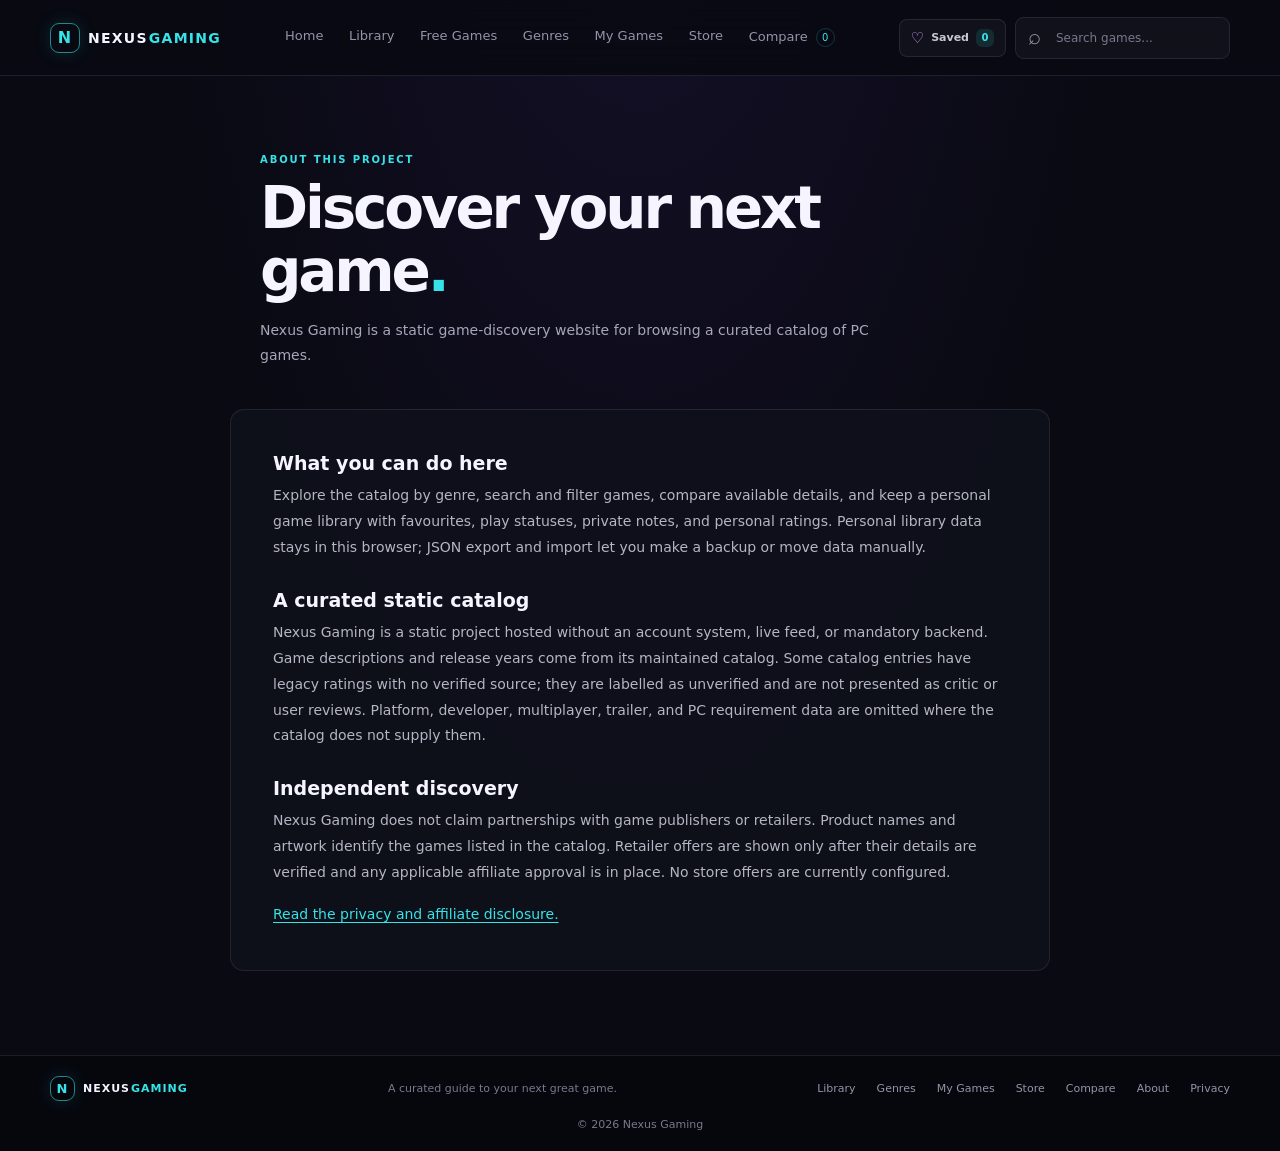
==== commit ac78e0fc: "Add Free Games page and site improvements" ====
--- a/about.html
+++ b/about.html
@@ -11,12 +11,12 @@
   <a class="skip-link visually-hidden" href="#mainContent">Skip to main content</a>
   <header class="navbar">
     <a class="logo" href="index.html" aria-label="Nexus Gaming home"><span class="logo-mark">N</span> NEXUS<span class="logo-accent">GAMING</span></a><button class="menu-toggle" id="menuToggle" type="button" aria-expanded="false" aria-controls="mainNavigation" aria-label="Open navigation"><span></span><span></span><span></span></button>
-    <nav class="nav-links" id="mainNavigation" aria-label="Main navigation"><a href="index.html" data-nav-page="home">Home</a><a href="games.html" data-nav-page="games">Library</a><a href="genres.html" data-nav-page="genres">Genres</a><a href="my-games.html" data-nav-page="my-games">My Games</a><a href="store.html" data-nav-page="store">Store</a><a href="compare.html" data-nav-page="compare">Compare <span class="nav-count" data-compare-count aria-label="0 games selected for comparison">0</span></a></nav>
+    <nav class="nav-links" id="mainNavigation" aria-label="Main navigation"><a href="index.html" data-nav-page="home">Home</a><a href="games.html" data-nav-page="games">Library</a><a href="free-games.html" data-nav-page="free-games">Free Games</a><a href="genres.html" data-nav-page="genres">Genres</a><a href="my-games.html" data-nav-page="my-games">My Games</a><a href="store.html" data-nav-page="store">Store</a><a href="compare.html" data-nav-page="compare">Compare <span class="nav-count" data-compare-count aria-label="0 games selected for comparison">0</span></a></nav>
     <div class="header-actions"><a class="saved-link" href="my-games.html"><span aria-hidden="true">♡</span><span class="saved-link-label">Saved</span><span class="saved-count" data-favorite-count>0</span></a><form class="search-container" action="games.html" method="get" role="search"><label class="visually-hidden" for="globalSearch">Search the game library</label><span class="search-icon" aria-hidden="true">⌕</span><input id="globalSearch" name="q" type="search" placeholder="Search games..." autocomplete="off"></form></div>
   </header>
   <main id="mainContent" class="page-main text-page">
     <header class="page-intro"><p class="eyebrow">ABOUT THIS PROJECT</p><h1>Discover your next game<span class="heading-period">.</span></h1><p>Nexus Gaming is a static game-discovery website for browsing a curated catalog of PC games.</p></header>
-    <article class="editorial-content"><h2>What you can do here</h2><p>Explore titles by genre, search and filter the library, review available game information, and save favourites in your browser. The catalog is maintained as part of this website and is not a live availability or popularity feed.</p><h2>Independent discovery</h2><p>Nexus Gaming does not claim partnerships with game publishers or retailers. Product names and artwork identify the games listed in the catalog. Retailer offers are shown only after their details are verified and any applicable affiliate approval is in place.</p><p><a href="privacy.html">Read the privacy and affiliate disclosure.</a></p></article>
+    <article class="editorial-content"><h2>What you can do here</h2><p>Explore the catalog by genre, search and filter games, compare available details, and keep a personal game library with favourites, play statuses, private notes, and personal ratings. Personal library data stays in this browser; JSON export and import let you make a backup or move data manually.</p><h2>A curated static catalog</h2><p>Nexus Gaming is a static project hosted without an account system, live feed, or mandatory backend. Game descriptions and release years come from its maintained catalog. Some catalog entries have legacy ratings with no verified source; they are labelled as unverified and are not presented as critic or user reviews. Platform, developer, multiplayer, trailer, and PC requirement data are omitted where the catalog does not supply them.</p><h2>Independent discovery</h2><p>Nexus Gaming does not claim partnerships with game publishers or retailers. Product names and artwork identify the games listed in the catalog. Retailer offers are shown only after their details are verified and any applicable affiliate approval is in place. No store offers are currently configured.</p><p><a href="privacy.html">Read the privacy and affiliate disclosure.</a></p></article>
   </main>
   <footer class="footer page-footer"><a class="logo footer-logo" href="index.html"><span class="logo-mark">N</span> NEXUS<span class="logo-accent">GAMING</span></a><p class="footer-description">A curated guide to your next great game.</p><nav class="footer-nav" aria-label="Footer navigation"><a href="games.html">Library</a><a href="genres.html">Genres</a><a href="my-games.html">My Games</a><a href="store.html">Store</a><a href="compare.html">Compare</a><a href="about.html">About</a><a href="privacy.html">Privacy</a></nav><span class="copyright">© <span data-current-year></span> Nexus Gaming</span></footer>
 </body>
--- a/styles.css
+++ b/styles.css
@@ -1,3625 +1,4380 @@
-:root {
-  color-scheme: dark;
-  --page: #090a12;
-  --surface: #11131e;
-  --surface-raised: #171a28;
-  --text: #f5f4ff;
-  --muted: #9294a9;
-  --purple: #a855f7;
-  --cyan: #36e4e8;
-  --line: rgba(177, 177, 210, 0.13);
-}
-
-* {
-  box-sizing: border-box;
-}
-
-[hidden] {
-  display: none !important;
-}
-
-html {
-  scroll-behavior: smooth;
-  scroll-padding-top: 90px;
-}
-
-body {
-  min-width: 320px;
-  margin: 0;
-  background:
-    radial-gradient(ellipse at 50% -25%, rgba(86, 44, 155, 0.19), transparent 54%),
-    var(--page);
-  color: var(--text);
-  font-family: "Segoe UI", system-ui, sans-serif;
-  -webkit-font-smoothing: antialiased;
-}
-
-button,
-input {
-  font: inherit;
-}
-
-a {
-  color: inherit;
-}
-
-.visually-hidden {
-  position: absolute;
-  width: 1px;
-  height: 1px;
-  overflow: hidden;
-  clip: rect(0, 0, 0, 0);
-  white-space: nowrap;
-  clip-path: inset(50%);
-}
-
-.skip-link:focus {
-  position: fixed;
-  z-index: 30;
-  top: 12px;
-  left: 12px;
-  width: auto;
-  height: auto;
-  padding: 12px 16px;
-  border: 1px solid var(--cyan);
-  border-radius: 8px;
-  background: var(--surface-raised);
-  color: var(--text);
-  clip: auto;
-  clip-path: none;
-  white-space: normal;
-}
-
-.navbar {
-  position: sticky;
-  z-index: 5;
-  top: 0;
-  display: grid;
-  grid-template-columns: 1fr auto 1fr;
-  align-items: center;
-  min-height: 76px;
-  padding: 0 max(5vw, 24px);
-  border-bottom: 1px solid var(--line);
-  background: rgba(9, 10, 18, 0.86);
-  backdrop-filter: blur(18px);
-}
-
-.logo {
-  display: inline-flex;
-  align-items: center;
-  gap: 8px;
-  width: fit-content;
-  color: var(--text);
-  font-family: "Segoe UI", system-ui, sans-serif;
-  font-size: 14px;
-  font-weight: 700;
-  letter-spacing: 0.09em;
-  text-decoration: none;
-}
-
-.logo-mark {
-  display: grid;
-  width: 30px;
-  height: 30px;
-  place-items: center;
-  border: 1px solid rgba(54, 228, 232, 0.58);
-  border-radius: 9px;
-  color: var(--cyan);
-  font-size: 16px;
-  box-shadow: 0 0 18px rgba(54, 228, 232, 0.13);
-}
-
-.logo-accent {
-  margin-left: -7px;
-  color: var(--cyan);
-}
-
-.nav-links {
-  display: flex;
-  gap: 34px;
-}
-
-.nav-links a {
-  color: var(--muted);
-  font-size: 13px;
-  text-decoration: none;
-  transition: color 180ms ease;
-}
-
-.nav-links a:hover,
-.nav-links a:focus-visible {
-  color: var(--cyan);
-}
-
-.search-container {
-  position: relative;
-  justify-self: end;
-  width: min(260px, 100%);
-}
-
-.search-icon {
-  position: absolute;
-  top: 50%;
-  left: 13px;
-  color: var(--muted);
-  font-size: 22px;
-  line-height: 1;
-  transform: translateY(-55%);
-  pointer-events: none;
-}
-
-.search-container input {
-  width: 100%;
-  padding: 11px 14px 11px 40px;
-  border: 1px solid var(--line);
-  border-radius: 9px;
-  outline: none;
-  background: rgba(255, 255, 255, 0.035);
-  color: var(--text);
-  font-size: 12px;
-  transition: border-color 180ms ease, box-shadow 180ms ease;
-}
-
-.search-container input::placeholder {
-  color: #77798d;
-}
-
-.search-container input:focus {
-  border-color: rgba(54, 228, 232, 0.65);
-  box-shadow: 0 0 0 3px rgba(54, 228, 232, 0.1);
-}
-
-.hero {
-  position: relative;
-  display: flex;
-  min-height: 440px;
-  align-items: center;
-  overflow: hidden;
-  padding: 72px max(10vw, 28px) 82px;
-  border-bottom: 1px solid var(--line);
-  isolation: isolate;
-}
-
-.hero::before {
-  position: absolute;
-  z-index: -1;
-  inset: 0;
-  background:
-    linear-gradient(90deg, var(--page) 5%, rgba(9, 10, 18, 0.92) 43%, rgba(9, 10, 18, 0.15) 100%),
-    radial-gradient(ellipse at 77% 50%, rgba(91, 52, 166, 0.3), transparent 44%);
-  content: '';
-}
-
-.hero-glow {
-  position: absolute;
-  z-index: -1;
-  top: 9%;
-  right: 12%;
-  width: 360px;
-  aspect-ratio: 1;
-  border: 1px solid rgba(54, 228, 232, 0.13);
-  border-radius: 50%;
-  box-shadow: 0 0 90px rgba(168, 85, 247, 0.13), inset 0 0 70px rgba(54, 228, 232, 0.06);
-}
-
-.hero-content {
-  max-width: 630px;
-}
-
-.eyebrow {
-  margin: 0 0 17px;
-  color: var(--cyan);
-  font-size: 10px;
-  font-weight: 700;
-  letter-spacing: 0.19em;
-}
-
-.hero .eyebrow {
-  display: flex;
-  align-items: center;
-  gap: 9px;
-}
-
-.hero .eyebrow span {
-  width: 6px;
-  height: 6px;
-  border-radius: 50%;
-  background: var(--cyan);
-  box-shadow: 0 0 10px var(--cyan);
-}
-
-.hero h1,
-.section-heading h2 {
-  margin: 0;
-  font-family: "Segoe UI", system-ui, sans-serif;
-  font-weight: 700;
-  letter-spacing: -0.055em;
-}
-
-.hero h1 {
-  font-size: clamp(44px, 6vw, 72px);
-  line-height: 1.06;
-}
-
-.hero h1 span {
-  color: transparent;
-  background: linear-gradient(95deg, #c084fc 4%, var(--cyan) 95%);
-  background-clip: text;
-  -webkit-background-clip: text;
-}
-
-.hero-content > p:not(.eyebrow) {
-  max-width: 430px;
-  margin: 18px 0 25px;
-  color: #a5a7ba;
-  font-size: 15px;
-  line-height: 1.7;
-}
-
-.cta-button {
-  display: inline-flex;
-  align-items: center;
-  gap: 15px;
-  padding: 12px 17px;
-  border: 1px solid rgba(54, 228, 232, 0.4);
-  border-radius: 8px;
-  background: linear-gradient(105deg, rgba(168, 85, 247, 0.2), rgba(54, 228, 232, 0.1));
-  color: var(--text);
-  font-size: 13px;
-  font-weight: 600;
-  text-decoration: none;
-  transition: border-color 180ms ease, box-shadow 180ms ease, transform 180ms ease;
-}
-
-.cta-button:hover {
-  transform: translateY(-2px);
-  border-color: var(--cyan);
-  box-shadow: 0 0 24px rgba(54, 228, 232, 0.17);
-}
-
-.cta-button span {
-  color: var(--cyan);
-}
-
-.hero-orbit {
-  position: absolute;
-  top: 50%;
-  right: 19%;
-  display: grid;
-  width: 180px;
-  aspect-ratio: 1;
-  place-items: center;
-  border: 1px solid rgba(168, 85, 247, 0.42);
-  border-radius: 42% 58% 63% 37% / 42% 39% 61% 58%;
-  color: rgba(223, 201, 255, 0.75);
-  font-family: "Segoe UI", system-ui, sans-serif;
-  font-size: 42px;
-  font-weight: 700;
-  text-shadow: 0 0 28px var(--purple);
-  box-shadow: 0 0 70px rgba(168, 85, 247, 0.16), inset 0 0 36px rgba(54, 228, 232, 0.06);
-  transform: translateY(-50%) rotate(-12deg);
-}
-
-.game-section {
-  width: min(1180px, calc(100% - 48px));
-  margin: 0 auto;
-  padding: 72px 0 88px;
-}
-
-.section-heading {
-  display: flex;
-  align-items: end;
-  justify-content: space-between;
-  gap: 20px;
-  margin-bottom: 27px;
-}
-
-.section-heading .eyebrow {
-  margin-bottom: 10px;
-}
-
-.section-heading h2 {
-  font-size: clamp(27px, 3vw, 36px);
-  letter-spacing: -0.04em;
-}
-
-.heading-period {
-  color: var(--cyan);
-}
-
-.results-count {
-  margin: 0 0 5px;
-  color: var(--muted);
-  font-size: 12px;
-}
-
-.filter-row {
-  display: flex;
-  align-items: center;
-  gap: 20px;
-  margin-bottom: 26px;
-  padding-bottom: 22px;
-  border-bottom: 1px solid var(--line);
-}
-
-.filter-label {
-  color: #6f7185;
-  font-size: 9px;
-  font-weight: 700;
-  letter-spacing: 0.16em;
-}
-
-.filter-buttons {
-  display: flex;
-  flex-wrap: wrap;
-  gap: 8px;
-}
-
-.filter-btn {
-  padding: 8px 13px;
-  border: 1px solid transparent;
-  border-radius: 7px;
-  background: transparent;
-  color: var(--muted);
-  cursor: pointer;
-  font-size: 11px;
-  transition: color 160ms ease, background 160ms ease, border-color 160ms ease;
-}
-
-.filter-btn:hover {
-  color: var(--text);
-  background: rgba(255, 255, 255, 0.05);
-}
-
-.filter-btn.active {
-  border-color: rgba(168, 85, 247, 0.34);
-  background: rgba(168, 85, 247, 0.13);
-  color: #d9b8ff;
-}
-
-.game-cards {
-  display: grid;
-  grid-template-columns: repeat(auto-fill, minmax(min(100%, 245px), 1fr));
-  gap: 20px;
-}
-
-.game-card {
-  min-width: 0;
-  overflow: hidden;
-  border: 1px solid var(--line);
-  border-radius: 12px;
-  background: linear-gradient(145deg, rgba(23, 26, 40, 0.98), rgba(15, 16, 26, 0.98));
-  transition: border-color 200ms ease, transform 200ms ease, box-shadow 200ms ease;
-}
-
-.game-card:hover {
-  transform: translateY(-5px);
-  border-color: rgba(54, 228, 232, 0.35);
-  box-shadow: 0 14px 36px rgba(0, 0, 0, 0.35), 0 0 20px rgba(168, 85, 247, 0.09);
-}
-
-.game-cover {
-  position: relative;
-  display: flex;
-  height: 164px;
-  align-items: flex-start;
-  overflow: hidden;
-  padding: 13px;
-  background-color: #242038;
-  isolation: isolate;
-}
-
-.game-cover::before,
-.game-cover::after {
-  position: absolute;
-  z-index: -1;
-  inset: 0;
-  content: '';
-}
-
-.game-cover::before {
-  background: radial-gradient(ellipse at 70% 40%, rgba(255, 255, 255, 0.17), transparent 30%);
-  transition: transform 350ms ease;
-}
-
-.game-card:hover .game-cover::before {
-  transform: scale(1.15);
-}
-
-.game-cover::after {
-  background: linear-gradient(180deg, rgba(8, 8, 16, 0.14), transparent 35%, rgba(8, 8, 16, 0.58));
-}
-
-.cover-label {
-  padding: 5px 7px;
-  border: 1px solid rgba(255, 255, 255, 0.23);
-  border-radius: 5px;
-  background: rgba(8, 9, 17, 0.36);
-  color: rgba(255, 255, 255, 0.82);
-  font-size: 8px;
-  font-weight: 700;
-  letter-spacing: 0.13em;
-  backdrop-filter: blur(8px);
-}
-
-.cover-cyberpunk { background: linear-gradient(125deg, #542b87, #192c5e 48%, #167e83); }
-.cover-witcher { background: linear-gradient(125deg, #824a34, #372a46 55%, #172e35); }
-.cover-red-dead { background: linear-gradient(125deg, #923e2c, #4e272e 48%, #211d2d); }
-.cover-elden-ring { background: linear-gradient(125deg, #9a7837, #554539 45%, #26343b); }
-.cover-god-of-war { background: linear-gradient(125deg, #536c7d, #393a59 50%, #772f3b); }
-.cover-horizon { background: linear-gradient(125deg, #ae5e51, #5c3b67 50%, #215561); }
-.cover-baldurs-gate { background: linear-gradient(125deg, #6d42a0, #3d315e 50%, #262a48); }
-.cover-sports { background: linear-gradient(125deg, #258274, #24475a 50%, #412e69); }
-
-.card-content {
-  padding: 15px 15px 16px;
-}
-
-.game-genre {
-  display: inline-block;
-  margin-bottom: 8px;
-  color: var(--cyan);
-  font-size: 9px;
-  font-weight: 700;
-  letter-spacing: 0.13em;
-  text-transform: uppercase;
-}
-
-.card-content h3 {
-  min-height: 44px;
-  margin: 0;
-  font-family: "Segoe UI", system-ui, sans-serif;
-  font-size: 16px;
-  line-height: 1.4;
-}
-
-.game-rating {
-  margin: 9px 0 15px;
-  color: #c4c5d2;
-  font-size: 11px;
-}
-
-.game-rating::first-letter {
-  color: #f9c663;
-}
-
-.favorite-btn {
-  width: 100%;
-  padding: 9px 12px;
-  border: 1px solid rgba(168, 85, 247, 0.3);
-  border-radius: 7px;
-  background: rgba(168, 85, 247, 0.08);
-  color: #d8b8ff;
-  cursor: pointer;
-  font-size: 11px;
-  font-weight: 600;
-  transition: border-color 160ms ease, background 160ms ease, color 160ms ease;
-}
-
-.favorite-btn:hover,
-.favorite-btn[aria-pressed="true"] {
-  border-color: rgba(54, 228, 232, 0.45);
-  background: rgba(54, 228, 232, 0.1);
-  color: var(--cyan);
-}
-
-.footer {
-  display: flex;
-  min-height: 82px;
-  align-items: center;
-  justify-content: space-between;
-  gap: 16px;
-  padding: 20px max(5vw, 24px);
-  border-top: 1px solid var(--line);
-  background: rgba(5, 6, 12, 0.7);
-}
-
-.footer-logo {
-  font-size: 11px;
-}
-
-.footer-logo .logo-mark {
-  width: 25px;
-  height: 25px;
-  font-size: 13px;
-}
-
-.footer > p,
-.copyright {
-  margin: 0;
-  color: #77798c;
-  font-size: 11px;
-}
-
-@media (max-width: 760px) {
-  .navbar {
-    grid-template-columns: 1fr auto;
-    gap: 12px;
-    padding: 13px 22px;
-  }
-
-  .nav-links {
-    display: none;
-  }
-
-  .search-container {
-    width: min(235px, 46vw);
-  }
-
-  .hero {
-    min-height: 390px;
-    padding: 65px 7vw;
-  }
-
-  .hero-orbit {
-    right: 7%;
-    width: 130px;
-    opacity: 0.6;
-  }
-
-  .hero-glow {
-    right: -8%;
-  }
-
-  .game-section {
-    padding-top: 56px;
-  }
-}
-
-@media (max-width: 520px) {
-  .navbar {
-    min-height: 68px;
-    padding: 11px 16px;
-  }
-
-  .logo {
-    gap: 6px;
-    font-size: 11px;
-  }
-
-  .logo-mark {
-    width: 26px;
-    height: 26px;
-  }
-
-  .search-container {
-    width: 42vw;
-  }
-
-  .search-container input {
-    padding: 10px 8px 10px 33px;
-    font-size: 11px;
-  }
-
-  .search-icon {
-    left: 10px;
-  }
-
-  .hero {
-    min-height: 365px;
-    padding: 56px 23px;
-  }
-
-  .hero h1 {
-    font-size: clamp(43px, 12vw, 59px);
-  }
-
-  .hero-content > p:not(.eyebrow) {
-    max-width: 330px;
-    font-size: 13px;
-  }
-
-  .hero-orbit {
-    top: 17%;
-    right: -32px;
-    width: 104px;
-    opacity: 0.34;
-    transform: rotate(-12deg);
-  }
-
-  .game-section {
-    width: calc(100% - 32px);
-    padding: 47px 0 58px;
-  }
-
-  .section-heading {
-    align-items: flex-start;
-    flex-direction: column;
-    gap: 10px;
-  }
-
-  .filter-row {
-    align-items: flex-start;
-    flex-direction: column;
-    gap: 10px;
-  }
-
-  .filter-buttons {
-    gap: 5px;
-  }
-
-  .filter-btn {
-    padding: 8px 10px;
-  }
-
-  .game-cards {
-    grid-template-columns: repeat(auto-fill, minmax(min(100%, 215px), 1fr));
-    gap: 13px;
-  }
-
-  .footer {
-    flex-wrap: wrap;
-    padding: 19px 16px;
-  }
-
-  .footer > p {
-    display: none;
-  }
-}
-
-@media (prefers-reduced-motion: reduce) {
-  *,
-  *::before,
-  *::after {
-    scroll-behavior: auto !important;
-    transition-duration: 0.01ms !important;
-    animation-duration: 0.01ms !important;
-  }
-}
-
-/* Discovery platform additions */
-.navbar {
-  grid-template-columns: 1fr auto 1fr;
-}
-
-.header-actions {
-  display: flex;
-  align-items: center;
-  justify-self: end;
-  gap: 13px;
-}
-
-.saved-link {
-  display: inline-flex;
-  align-items: center;
-  gap: 7px;
-  padding: 9px 11px;
-  border: 1px solid var(--line);
-  border-radius: 8px;
-  background: rgba(255, 255, 255, 0.035);
-  color: #c9c8d8;
-  cursor: pointer;
-  font-size: 11px;
-  font-weight: 600;
-  transition: color 160ms ease, border-color 160ms ease, background 160ms ease;
-}
-
-.saved-link > span:first-child {
-  color: #d79cff;
-  font-size: 15px;
-}
-
-.saved-link:hover,
-.saved-link.active {
-  border-color: rgba(168, 85, 247, 0.48);
-  background: rgba(168, 85, 247, 0.12);
-  color: var(--text);
-}
-
-.saved-count {
-  display: grid;
-  min-width: 18px;
-  height: 18px;
-  place-items: center;
-  border-radius: 6px;
-  background: rgba(54, 228, 232, 0.12);
-  color: var(--cyan);
-  font-size: 10px;
-}
-
-.search-container {
-  width: min(220px, 21vw);
-}
-
-.featured-hero {
-  min-height: 500px;
-  padding-top: 70px;
-  padding-bottom: 76px;
-  background: #090a12;
-}
-
-.featured-hero::before {
-  z-index: 1;
-  background:
-    linear-gradient(90deg, #090a12 0%, rgba(9, 10, 18, 0.95) 31%, rgba(9, 10, 18, 0.65) 53%, rgba(9, 10, 18, 0.1) 100%),
-    linear-gradient(0deg, rgba(9, 10, 18, 0.82), transparent 42%);
-}
-
-.hero-art {
-  position: absolute;
-  z-index: 0;
-  top: 0;
-  right: 0;
-  width: 76%;
-  height: 100%;
-  object-fit: cover;
-  object-position: center 42%;
-  opacity: 0.74;
-  mask-image: linear-gradient(90deg, transparent 0%, #000 43%, #000 100%);
-  transition: opacity 650ms ease, transform 650ms ease;
-  transform: scale(1);
-}
-
-.featured-hero .hero-art:not(.is-current) {
-  opacity: 0;
-  transform: scale(1.025);
-}
-
-.hero-content {
-  position: relative;
-  z-index: 2;
-  max-width: 600px;
-}
-
-.hero-feature-genre {
-  margin: -5px 0 10px;
-  color: var(--cyan);
-  font-size: 11px;
-  font-weight: 700;
-  letter-spacing: 0.15em;
-  text-transform: uppercase;
-}
-
-.hero h1 {
-  max-width: 560px;
-  font-size: clamp(46px, 6.2vw, 76px);
-}
-
-.hero h1 span {
-  color: inherit;
-  background: none;
-  -webkit-text-fill-color: initial;
-}
-
-.hero-description {
-  max-width: 440px;
-  margin: 17px 0 13px;
-  color: #c0c0ce;
-  font-size: 15px;
-  line-height: 1.7;
-}
-
-.hero-meta {
-  display: flex;
-  align-items: center;
-  gap: 12px;
-  margin-bottom: 23px;
-  color: #c6c6d4;
-  font-size: 12px;
-}
-
-.hero-rating {
-  color: #f5c66b;
-  font-weight: 700;
-}
-
-.meta-divider {
-  width: 3px;
-  height: 3px;
-  border-radius: 50%;
-  background: var(--muted);
-}
-
-.hero-art-caption {
-  position: absolute;
-  z-index: 2;
-  right: max(5vw, 25px);
-  bottom: 25px;
-  display: inline-flex;
-  align-items: center;
-  gap: 8px;
-  padding: 8px 11px;
-  border: 1px solid rgba(255, 255, 255, 0.17);
-  border-radius: 7px;
-  background: rgba(9, 10, 18, 0.52);
-  color: #e1dbea;
-  font-size: 9px;
-  font-weight: 700;
-  letter-spacing: 0.14em;
-  backdrop-filter: blur(12px);
-}
-
-.live-dot {
-  width: 6px;
-  height: 6px;
-  border-radius: 50%;
-  background: var(--cyan);
-  box-shadow: 0 0 9px var(--cyan);
-}
-
-.trending-section {
-  width: min(1180px, calc(100% - 48px));
-  margin: 0 auto;
-  padding: 62px 0 5px;
-}
-
-.trending-heading {
-  margin-bottom: 23px;
-}
-
-.section-link {
-  display: inline-flex;
-  align-items: center;
-  gap: 9px;
-  margin-bottom: 6px;
-  color: #c6b2e6;
-  font-size: 11px;
-  text-decoration: none;
-  transition: color 160ms ease;
-}
-
-.section-link:hover {
-  color: var(--cyan);
-}
-
-.section-link span {
-  color: var(--cyan);
-}
-
-.trending-cards {
-  display: grid;
-  grid-template-columns: repeat(4, minmax(0, 1fr));
-  gap: 16px;
-}
-
-.trending-card .game-cover {
-  aspect-ratio: 1.8;
-}
-
-.trending-card .card-content {
-  padding: 13px;
-}
-
-.trending-card .card-content h3 {
-  min-height: 42px;
-  font-size: 14px;
-}
-
-.game-section {
-  padding-top: 77px;
-}
-
-.filter-row {
-  margin-bottom: 14px;
-}
-
-.library-controls {
-  display: flex;
-  align-items: center;
-  flex-wrap: wrap;
-  gap: 10px;
-  margin: 0 0 25px;
-  padding: 0 0 20px;
-  border-bottom: 1px solid var(--line);
-}
-
-.sort-control {
-  display: inline-flex;
-  align-items: center;
-  gap: 10px;
-  color: #6f7185;
-  font-size: 9px;
-  font-weight: 700;
-  letter-spacing: 0.14em;
-}
-
-.sort-control select {
-  padding: 8px 30px 8px 10px;
-  border: 1px solid var(--line);
-  border-radius: 7px;
-  outline: none;
-  background: #141622;
-  color: var(--text);
-  font-size: 11px;
-  letter-spacing: normal;
-}
-
-.sort-control select:focus-visible {
-  border-color: var(--cyan);
-  box-shadow: 0 0 0 3px rgba(54, 228, 232, 0.1);
-}
-
-.favorites-filter.active {
-  border-color: rgba(54, 228, 232, 0.4);
-  background: rgba(54, 228, 232, 0.09);
-  color: var(--cyan);
-}
-
-.clear-filters {
-  padding: 8px 9px;
-  border: 0;
-  background: transparent;
-  color: #9294a9;
-  cursor: pointer;
-  font-size: 11px;
-  text-decoration: underline;
-  text-decoration-color: rgba(146, 148, 169, 0.4);
-  text-underline-offset: 3px;
-}
-
-.clear-filters:hover {
-  color: var(--text);
-}
-
-.game-cards {
-  grid-template-columns: repeat(auto-fill, minmax(min(100%, 250px), 1fr));
-  gap: 19px;
-}
-
-.game-card {
-  cursor: pointer;
-}
-
-.game-card:focus-visible {
-  outline: 2px solid var(--cyan);
-  outline-offset: 4px;
-}
-
-.game-cover {
-  display: block;
-  height: auto;
-  aspect-ratio: 1.78;
-  padding: 0;
-  background:
-    radial-gradient(ellipse at 76% 26%, rgba(54, 228, 232, 0.48), transparent 32%),
-    linear-gradient(132deg, #713ab2, #192d5d 52%, #123f50);
-}
-
-.game-cover::before {
-  display: none;
-}
-
-.game-cover::after {
-  z-index: 1;
-  background: linear-gradient(0deg, rgba(9, 10, 18, 0.26), transparent 54%);
-  pointer-events: none;
-}
-
-.card-art {
-  position: absolute;
-  z-index: 0;
-  inset: 0;
-  display: block;
-  width: 100%;
-  height: 100%;
-  object-fit: cover;
-  transition: transform 450ms cubic-bezier(0.2, 0.7, 0.2, 1), filter 250ms ease;
-}
-
-.card-art[hidden],
-.hero-art[hidden],
-.dialog-art[hidden] {
-  display: none;
-}
-
-.game-card:hover .card-art,
-.game-card:focus-visible .card-art {
-  transform: scale(1.055);
-  filter: saturate(1.12);
-}
-
-.card-content {
-  padding: 15px 15px 14px;
-}
-
-.card-content h3 {
-  min-height: 0;
-  margin: 0 0 2px;
-  font-size: 15px;
-}
-
-.game-rating {
-  display: flex;
-  align-items: center;
-  gap: 5px;
-  margin: 8px 0 14px;
-  color: #e3e1ed;
-  font-size: 12px;
-  font-weight: 600;
-}
-
-.game-rating > span:first-child {
-  color: #f5c66b;
-}
-
-.rating-out-of {
-  color: var(--muted);
-  font-size: 10px;
-  font-weight: 400;
-}
-
-.card-actions {
-  display: flex;
-  align-items: center;
-  gap: 8px;
-}
-
-.favorite-btn,
-.details-button {
-  min-height: 36px;
-  border-radius: 7px;
-  cursor: pointer;
-  font-size: 10px;
-  font-weight: 600;
-  transition: color 160ms ease, border-color 160ms ease, background 160ms ease, transform 160ms ease;
-}
-
-.favorite-btn {
-  flex: 1;
-  width: auto;
-  padding: 8px 10px;
-  border: 1px solid rgba(168, 85, 247, 0.3);
-  background: rgba(168, 85, 247, 0.08);
-  color: #d8b8ff;
-}
-
-.favorite-btn:hover,
-.favorite-btn[aria-pressed="true"] {
-  border-color: rgba(54, 228, 232, 0.45);
-  background: rgba(54, 228, 232, 0.1);
-  color: var(--cyan);
-}
-
-.details-button {
-  padding: 8px 11px;
-  border: 1px solid var(--line);
-  background: rgba(255, 255, 255, 0.035);
-  color: #c6c6d4;
-}
-
-.details-button:hover {
-  border-color: rgba(54, 228, 232, 0.4);
-  color: var(--cyan);
-}
-
-.empty-state {
-  grid-column: 1 / -1;
-  padding: 52px 22px;
-  border: 1px dashed rgba(177, 177, 210, 0.2);
-  border-radius: 12px;
-  background: rgba(17, 19, 30, 0.55);
-  text-align: center;
-}
-
-.empty-icon {
-  color: var(--purple);
-  font-size: 35px;
-}
-
-.empty-state h3 {
-  margin: 11px 0 7px;
-  font-family: "Segoe UI", system-ui, sans-serif;
-  font-size: 18px;
-}
-
-.empty-state p {
-  max-width: 400px;
-  margin: 0 auto;
-  color: var(--muted);
-  font-size: 12px;
-  line-height: 1.6;
-}
-
-.game-dialog {
-  position: fixed;
-  width: min(760px, calc(100% - 32px));
-  max-width: none;
-  max-height: min(90vh, 760px);
-  overflow: auto;
-  padding: 0;
-  border: 1px solid rgba(177, 177, 210, 0.2);
-  border-radius: 16px;
-  background: #11131e;
-  color: var(--text);
-  box-shadow: 0 28px 100px rgba(0, 0, 0, 0.72), 0 0 40px rgba(168, 85, 247, 0.12);
-}
-
-.game-dialog::backdrop {
-  background: rgba(4, 5, 10, 0.78);
-  backdrop-filter: blur(7px);
-}
-
-.dialog-close {
-  position: absolute;
-  z-index: 2;
-  top: 13px;
-  right: 13px;
-  display: grid;
-  width: 36px;
-  height: 36px;
-  place-items: center;
-  border: 1px solid rgba(255, 255, 255, 0.25);
-  border-radius: 50%;
-  background: rgba(9, 10, 18, 0.65);
-  color: white;
-  cursor: pointer;
-  font-size: 24px;
-  line-height: 1;
-  backdrop-filter: blur(10px);
-}
-
-.dialog-close:hover {
-  border-color: var(--cyan);
-  color: var(--cyan);
-}
-
-.dialog-art-wrap {
-  position: relative;
-  height: clamp(190px, 34vw, 330px);
-  overflow: hidden;
-  background:
-    radial-gradient(ellipse at 70% 30%, rgba(54, 228, 232, 0.34), transparent 32%),
-    linear-gradient(132deg, #713ab2, #192d5d 52%, #123f50);
-}
-
-.dialog-art-wrap::after {
-  position: absolute;
-  inset: 40% 0 0;
-  background: linear-gradient(0deg, #11131e, transparent);
-  content: '';
-  pointer-events: none;
-}
-
-.dialog-art {
-  width: 100%;
-  height: 100%;
-  object-fit: cover;
-}
-
-.dialog-content {
-  position: relative;
-  padding: 4px clamp(22px, 5vw, 38px) 31px;
-}
-
-.dialog-genre {
-  margin: 0 0 8px;
-}
-
-.dialog-content h2 {
-  margin: 0;
-  font-family: "Segoe UI", system-ui, sans-serif;
-  font-size: clamp(25px, 5vw, 36px);
-  letter-spacing: -0.04em;
-}
-
-.dialog-rating {
-  margin: 11px 0 14px;
-  color: #f5c66b;
-  font-size: 13px;
-  font-weight: 600;
-}
-
-.dialog-rating.unrated {
-  color: #a5a7ba;
-  font-weight: 400;
-}
-
-.dialog-description {
-  max-width: 620px;
-  margin: 0 0 20px;
-  color: #b5b5c5;
-  font-size: 13px;
-  line-height: 1.75;
-}
-
-.dialog-purchase {
-  margin: 0 0 21px;
-  padding: 17px;
-  border: 1px solid var(--line);
-  border-radius: 10px;
-  background: rgba(5, 6, 12, 0.32);
-}
-
-.dialog-purchase h3 {
-  margin: 0 0 12px;
-  color: #e9e7f1;
-  font-family: "Segoe UI", system-ui, sans-serif;
-  font-size: 14px;
-}
-
-.purchase-empty {
-  margin: 0;
-  color: var(--muted);
-  font-size: 12px;
-}
-
-.purchase-offers {
-  display: grid;
-  gap: 12px;
-}
-
-.purchase-offer {
-  display: grid;
-  justify-items: start;
-  gap: 7px;
-}
-
-.purchase-button {
-  display: inline-flex;
-  min-height: 40px;
-  align-items: center;
-  padding: 10px 14px;
-  border: 1px solid rgba(54, 228, 232, 0.4);
-  border-radius: 8px;
-  background: linear-gradient(105deg, rgba(168, 85, 247, 0.2), rgba(54, 228, 232, 0.1));
-  color: var(--text);
-  font-size: 12px;
-  font-weight: 600;
-  text-decoration: none;
-  transition: border-color 180ms ease, box-shadow 180ms ease, transform 180ms ease;
-}
-
-.purchase-button:hover {
-  transform: translateY(-2px);
-  border-color: var(--cyan);
-  box-shadow: 0 0 24px rgba(54, 228, 232, 0.17);
-}
-
-.purchase-type {
-  color: var(--muted);
-  font-size: 10px;
-}
-
-.purchase-price {
-  color: var(--text);
-  font-size: 13px;
-  font-weight: 700;
-}
-
-.purchase-availability {
-  color: #a8d5c1;
-  font-size: 11px;
-}
-
-.affiliate-disclosure {
-  margin: 0;
-  color: #c7b8d9;
-  font-size: 10px;
-  line-height: 1.5;
-}
-
-.dialog-favorite {
-  flex: none;
-  min-width: 190px;
-  font-size: 11px;
-}
-
-.footer-nav {
-  display: flex;
-  flex-wrap: wrap;
-  gap: 21px;
-}
-
-.footer-nav a {
-  color: #9294a9;
-  font-size: 11px;
-  text-decoration: none;
-}
-
-.footer-nav a:hover {
-  color: var(--cyan);
-}
-
-.footer-separator {
-  padding: 0 3px;
-  color: var(--cyan);
-}
-
-button:focus-visible,
-select:focus-visible,
-a:focus-visible {
-  outline: 2px solid var(--cyan);
-  outline-offset: 3px;
-}
-
-@media (max-width: 900px) {
-  .navbar {
-    grid-template-columns: auto 1fr;
-    gap: 16px;
-    padding: 12px 22px;
-  }
-
-  .nav-links {
-    justify-content: center;
-    gap: 21px;
-  }
-
-  .header-actions {
-    grid-column: 1 / -1;
-    grid-row: 2;
-    justify-self: stretch;
-    justify-content: space-between;
-  }
-
-  .search-container {
-    width: min(370px, 65%);
-  }
-
-  .trending-cards {
-    grid-template-columns: repeat(2, minmax(0, 1fr));
-  }
-}
-
-@media (max-width: 600px) {
-  .navbar {
-    grid-template-columns: 1fr auto;
-    gap: 10px;
-    padding: 10px 16px;
-  }
-
-  .navbar .logo {
-    gap: 6px;
-    font-size: 11px;
-  }
-
-  .navbar .logo-mark {
-    width: 26px;
-    height: 26px;
-  }
-
-  .nav-links {
-    grid-column: 1 / -1;
-    grid-row: 2;
-    justify-content: flex-start;
-    gap: 25px;
-    padding: 3px 0 4px;
-  }
-
-  .header-actions {
-    grid-column: 1 / -1;
-    grid-row: 3;
-    gap: 9px;
-  }
-
-  .saved-link {
-    flex: 0 0 auto;
-    gap: 5px;
-    padding: 8px;
-  }
-
-  .search-container {
-    width: auto;
-    flex: 1;
-  }
-
-  .featured-hero {
-    min-height: 430px;
-    padding: 55px 23px 67px;
-  }
-
-  .featured-hero::before {
-    background:
-      linear-gradient(90deg, rgba(9, 10, 18, 0.94), rgba(9, 10, 18, 0.67)),
-      linear-gradient(0deg, #090a12, transparent 70%);
-  }
-
-  .hero-art {
-    width: 100%;
-    opacity: 0.57;
-    mask-image: linear-gradient(90deg, rgba(0, 0, 0, 0.4), #000);
-  }
-
-  .hero h1 {
-    font-size: clamp(43px, 11vw, 59px);
-  }
-
-  .hero-description {
-    max-width: 380px;
-    font-size: 13px;
-  }
-
-  .hero-art-caption {
-    right: 17px;
-    bottom: 15px;
-  }
-
-  .trending-section,
-  .game-section {
-    width: calc(100% - 32px);
-  }
-
-  .trending-section {
-    padding-top: 47px;
-  }
-
-  .game-section {
-    padding-top: 57px;
-  }
-
-  .trending-cards {
-    gap: 11px;
-  }
-
-  .trending-card .card-content {
-    padding: 11px;
-  }
-
-  .trending-card .card-content h3 {
-    font-size: 12px;
-  }
-
-  .trending-card .card-actions {
-    flex-direction: column;
-    align-items: stretch;
-  }
-
-  .trending-card .details-button {
-    display: none;
-  }
-
-  .library-controls {
-    align-items: flex-start;
-    gap: 8px;
-  }
-
-  .sort-control {
-    flex-basis: 100%;
-    justify-content: flex-start;
-  }
-
-  .game-cards {
-    grid-template-columns: repeat(auto-fill, minmax(min(100%, 225px), 1fr));
-    gap: 13px;
-  }
-
-  .footer {
-    justify-content: space-between;
-    padding: 19px 16px;
-  }
-
-  .footer > p {
-    display: block;
-  }
-
-  .footer-nav {
-    order: 3;
-    width: 100%;
-    gap: 17px;
-  }
-
-  .copyright {
-    font-size: 9px;
-  }
-}
-
-@media (max-width: 370px) {
-  .game-cards {
-    grid-template-columns: 1fr;
-  }
-
-  .trending-card .favorite-btn {
-    font-size: 9px;
-  }
-
-  .footer > p {
-    display: none;
-  }
-}
-
-/* Personal discovery hub */
-:root {
-  --content-width: 1180px;
-  --radius-card: 14px;
-  --shadow-card: 0 16px 38px rgba(0, 0, 0, 0.35);
-  --motion-fast: 160ms;
-  --motion-normal: 220ms;
-}
-
-.navbar {
-  grid-template-columns: auto 1fr auto;
-  column-gap: clamp(18px, 3vw, 42px);
-}
-
-.nav-links {
-  justify-content: center;
-  gap: clamp(14px, 2vw, 27px);
-  white-space: nowrap;
-}
-
-.nav-links a.active {
-  color: var(--cyan);
-}
-
-.header-actions {
-  gap: 9px;
-}
-
-.search-container {
-  width: min(215px, 18vw);
-}
-
-.search-container input {
-  padding-right: 36px;
-}
-
-.search-clear {
-  position: absolute;
-  top: 50%;
-  right: 8px;
-  display: grid;
-  width: 25px;
-  height: 25px;
-  place-items: center;
-  border: 0;
-  border-radius: 6px;
-  background: transparent;
-  color: var(--muted);
-  cursor: pointer;
-  font-size: 19px;
-  transform: translateY(-50%);
-}
-
-.search-clear:hover {
-  background: rgba(255, 255, 255, 0.08);
-  color: var(--text);
-}
-
-.menu-toggle {
-  display: none;
-}
-
-.hero-actions {
-  display: flex;
-  align-items: center;
-  flex-wrap: wrap;
-  gap: 10px;
-}
-
-.hero-save {
-  min-height: 44px;
-  padding: 10px 14px;
-  border: 1px solid rgba(220, 213, 238, 0.24);
-  border-radius: 8px;
-  background: rgba(9, 10, 18, 0.46);
-  color: #ddd8e8;
-  cursor: pointer;
-  font-size: 12px;
-  font-weight: 600;
-  transition: color var(--motion-fast), border-color var(--motion-fast), background var(--motion-fast);
-}
-
-.hero-save:hover,
-.hero-save[aria-pressed="true"] {
-  border-color: var(--cyan);
-  background: rgba(54, 228, 232, 0.12);
-  color: var(--cyan);
-}
-
-.hero-controls {
-  position: absolute;
-  z-index: 3;
-  right: max(5vw, 25px);
-  bottom: 24px;
-  display: flex;
-  align-items: center;
-  gap: 9px;
-}
-
-.hero-controls > button {
-  display: grid;
-  width: 36px;
-  height: 36px;
-  place-items: center;
-  border: 1px solid rgba(255, 255, 255, 0.25);
-  border-radius: 50%;
-  background: rgba(9, 10, 18, 0.6);
-  color: var(--text);
-  cursor: pointer;
-  font-size: 16px;
-  transition: border-color var(--motion-fast), color var(--motion-fast), transform var(--motion-fast);
-}
-
-.hero-controls > button:hover {
-  transform: translateY(-2px);
-  border-color: var(--cyan);
-  color: var(--cyan);
-}
-
-.hero-art-caption {
-  right: max(5vw, 25px);
-  bottom: 76px;
-}
-
-.hero-dots {
-  display: flex;
-  align-items: center;
-  gap: 6px;
-}
-
-.hero-dot {
-  width: 8px;
-  height: 8px;
-  padding: 0;
-  border: 0;
-  border-radius: 50%;
-  background: rgba(255, 255, 255, 0.4);
-  cursor: pointer;
-  transition: width var(--motion-fast), border-radius var(--motion-fast), background var(--motion-fast);
-}
-
-.hero-dot[aria-pressed="true"] {
-  width: 22px;
-  border-radius: 5px;
-  background: var(--cyan);
-}
-
-.genre-section,
-.trending-section,
-.discovery-row,
-.my-games-section,
-.comparison-section,
-.game-section {
-  width: min(var(--content-width), calc(100% - 48px));
-  margin-right: auto;
-  margin-left: auto;
-}
-
-.genre-section {
-  padding: 57px 0 9px;
-}
-
-.genre-browser {
-  display: grid;
-  grid-template-columns: repeat(4, minmax(0, 1fr));
-  gap: 12px;
-}
-
-.genre-tile {
-  display: flex;
-  min-height: 65px;
-  align-items: center;
-  justify-content: space-between;
-  gap: 10px;
-  padding: 14px 16px;
-  border: 1px solid var(--line);
-  border-radius: 10px;
-  background:
-    radial-gradient(circle at 100% 0, rgba(168, 85, 247, 0.13), transparent 48%),
-    rgba(17, 19, 30, 0.72);
-  color: #d9d8e5;
-  font-size: 12px;
-  font-weight: 600;
-  text-align: left;
-}
-
-.genre-tile::after {
-  content: '↗';
-  color: var(--cyan);
-  font-size: 13px;
-}
-
-.genre-tile:hover,
-.genre-tile.active {
-  border-color: rgba(54, 228, 232, 0.42);
-  background-color: rgba(54, 228, 232, 0.08);
-  color: var(--text);
-}
-
-.genre-tile.active {
-  box-shadow: inset 0 0 0 1px rgba(54, 228, 232, 0.12);
-}
-
-.discovery-row {
-  display: grid;
-  grid-template-columns: repeat(2, minmax(0, 1fr));
-  gap: 20px;
-  padding: 64px 0 0;
-}
-
-.discovery-panel {
-  min-width: 0;
-  padding: 22px;
-  border: 1px solid var(--line);
-  border-radius: var(--radius-card);
-  background: linear-gradient(145deg, rgba(23, 26, 40, 0.66), rgba(13, 14, 23, 0.72));
-}
-
-.compact-heading {
-  align-items: center;
-  margin-bottom: 16px;
-}
-
-.compact-heading h2 {
-  font-size: clamp(22px, 2.5vw, 29px);
-}
-
-.compact-heading .eyebrow {
-  margin-bottom: 7px;
-}
-
-.compact-heading .section-link {
-  flex: 0 0 auto;
-}
-
-.mini-game-list {
-  display: grid;
-  gap: 8px;
-}
-
-.mini-game {
-  display: flex;
-  min-width: 0;
-  align-items: center;
-  gap: 11px;
-  padding: 8px;
-  border: 1px solid transparent;
-  border-radius: 9px;
-  background: rgba(5, 6, 12, 0.3);
-  transition: border-color var(--motion-fast), background var(--motion-fast);
-}
-
-.mini-game:hover {
-  border-color: var(--line);
-  background: rgba(255, 255, 255, 0.04);
-}
-
-.mini-art {
-  flex: 0 0 72px;
-  width: 72px;
-  height: 48px;
-  border-radius: 6px;
-  background: linear-gradient(130deg, #713ab2, #192d5d, #123f50);
-  object-fit: cover;
-}
-
-.mini-game-info {
-  display: grid;
-  min-width: 0;
-  flex: 1;
-  gap: 4px;
-  justify-items: start;
-  padding: 4px 0;
-  border: 0;
-  background: transparent;
-  color: inherit;
-  cursor: pointer;
-  text-align: left;
-}
-
-.mini-game-title {
-  overflow: hidden;
-  max-width: 100%;
-  color: #e9e7f1;
-  font-size: 12px;
-  font-weight: 600;
-  text-overflow: ellipsis;
-  white-space: nowrap;
-}
-
-.mini-game-detail {
-  color: var(--muted);
-  font-size: 10px;
-}
-
-.mini-remove {
-  display: grid;
-  width: 32px;
-  height: 32px;
-  flex: 0 0 auto;
-  place-items: center;
-  border: 1px solid transparent;
-  border-radius: 7px;
-  background: transparent;
-  color: var(--muted);
-  cursor: pointer;
-  font-size: 19px;
-}
-
-.mini-remove:hover {
-  border-color: rgba(248, 113, 113, 0.3);
-  color: #fb9393;
-}
-
-.my-games-section {
-  padding: 76px 0 12px;
-}
-
-.local-note {
-  margin: 0 0 5px;
-  color: var(--muted);
-  font-size: 11px;
-}
-
-.personal-grid {
-  display: grid;
-  grid-template-columns: repeat(3, minmax(0, 1fr));
-  gap: 15px;
-}
-
-.personal-panel {
-  min-width: 0;
-  min-height: 205px;
-  padding: 18px;
-  border: 1px solid var(--line);
-  border-radius: 12px;
-  background: rgba(17, 19, 30, 0.68);
-}
-
-.personal-heading {
-  display: flex;
-  align-items: center;
-  justify-content: space-between;
-  gap: 12px;
-  margin-bottom: 11px;
-}
-
-.personal-heading h3 {
-  margin: 0;
-  font-family: "Segoe UI", system-ui, sans-serif;
-  font-size: 15px;
-}
-
-.personal-count {
-  display: grid;
-  min-width: 23px;
-  height: 23px;
-  place-items: center;
-  border: 1px solid rgba(54, 228, 232, 0.23);
-  border-radius: 7px;
-  background: rgba(54, 228, 232, 0.08);
-  color: var(--cyan);
-  font-size: 10px;
-}
-
-.mini-clear {
-  margin-left: auto;
-  padding: 6px 8px;
-  border: 1px solid var(--line);
-  border-radius: 6px;
-  background: transparent;
-  color: var(--muted);
-  cursor: pointer;
-  font-size: 10px;
-}
-
-.mini-clear:hover {
-  border-color: rgba(54, 228, 232, 0.35);
-  color: var(--cyan);
-}
-
-.personal-games {
-  display: grid;
-  gap: 6px;
-}
-
-.personal-games .empty-state {
-  padding: 15px 8px;
-  border: 0;
-  background: transparent;
-}
-
-.personal-games .empty-icon,
-.mini-game-list .empty-icon {
-  display: none;
-}
-
-.personal-games .empty-state h3,
-.mini-game-list .empty-state h3 {
-  margin: 0 0 7px;
-  font-size: 12px;
-}
-
-.personal-games .empty-state p,
-.mini-game-list .empty-state p {
-  font-size: 10px;
-}
-
-.comparison-section {
-  padding: 70px 0 12px;
-}
-
-.comparison-section .section-heading {
-  margin-bottom: 7px;
-}
-
-.comparison-hint {
-  margin: 0 0 16px;
-  color: var(--muted);
-  font-size: 11px;
-}
-
-.comparison-content {
-  overflow-x: auto;
-  border: 1px solid var(--line);
-  border-radius: 12px;
-  background: rgba(17, 19, 30, 0.68);
-}
-
-.comparison-content .empty-state {
-  margin: 0;
-  padding: 23px;
-  border: 0;
-  background: transparent;
-}
-
-.comparison-content .empty-icon {
-  display: none;
-}
-
-.compare-table {
-  width: 100%;
-  border-collapse: collapse;
-  text-align: left;
-}
-
-.compare-table th,
-.compare-table td {
-  min-width: 150px;
-  padding: 14px 16px;
-  border-bottom: 1px solid var(--line);
-  color: #d7d5e2;
-  font-size: 11px;
-  vertical-align: middle;
-}
-
-.compare-table tr:last-child th,
-.compare-table tr:last-child td {
-  border-bottom: 0;
-}
-
-.compare-table thead th {
-  position: relative;
-  color: var(--text);
-  font-family: "Segoe UI", system-ui, sans-serif;
-  font-size: 12px;
-}
-
-.compare-table thead th:first-child,
-.compare-table tbody th {
-  color: var(--muted);
-  font-size: 9px;
-  letter-spacing: 0.1em;
-  text-transform: uppercase;
-}
-
-.compare-table td.compare-different {
-  background: rgba(54, 228, 232, 0.045);
-  color: var(--cyan);
-}
-
-.compare-remove {
-  margin-left: 8px;
-  border: 0;
-  background: transparent;
-  color: var(--muted);
-  cursor: pointer;
-  font-size: 16px;
-}
-
-.compare-remove:hover {
-  color: #fb9393;
-}
-
-.compare-tray {
-  position: fixed;
-  z-index: 4;
-  right: max(20px, calc((100vw - var(--content-width)) / 2));
-  bottom: 18px;
-  display: flex;
-  align-items: center;
-  gap: 14px;
-  padding: 12px 15px;
-  border: 1px solid rgba(54, 228, 232, 0.35);
-  border-radius: 10px;
-  background: rgba(17, 19, 30, 0.96);
-  color: #d9d8e5;
-  font-size: 11px;
-  box-shadow: var(--shadow-card);
-  backdrop-filter: blur(14px);
-}
-
-.compare-tray a {
-  color: var(--cyan);
-  text-decoration: none;
-}
-
-.game-section {
-  padding-top: 74px;
-}
-
-.year-control,
-.rating-control {
-  display: inline-flex;
-  align-items: center;
-  gap: 8px;
-  color: #77798d;
-  font-size: 9px;
-  font-weight: 700;
-  letter-spacing: 0.12em;
-}
-
-.year-control select,
-.rating-control select {
-  max-width: 130px;
-  padding: 8px 9px;
-  border: 1px solid var(--line);
-  border-radius: 7px;
-  outline: none;
-  background: #141622;
-  color: var(--text);
-  font-size: 11px;
-  letter-spacing: normal;
-}
-
-.year-control.has-value select,
-.rating-control.has-value select {
-  border-color: rgba(54, 228, 232, 0.42);
-  color: var(--cyan);
-}
-
-.view-toggle {
-  display: inline-flex;
-  align-items: center;
-  padding: 3px;
-  border: 1px solid var(--line);
-  border-radius: 8px;
-  background: rgba(5, 6, 12, 0.5);
-}
-
-.view-toggle button {
-  display: grid;
-  width: 31px;
-  height: 29px;
-  place-items: center;
-  border: 0;
-  border-radius: 5px;
-  background: transparent;
-  color: var(--muted);
-  cursor: pointer;
-  font-size: 15px;
-}
-
-.view-toggle button[aria-pressed="true"] {
-  background: rgba(168, 85, 247, 0.18);
-  color: #ddbfff;
-}
-
-.game-cards.list-view {
-  grid-template-columns: 1fr;
-  gap: 10px;
-}
-
-.game-cards.list-view .game-card {
-  display: grid;
-  grid-template-columns: minmax(160px, 230px) 1fr;
-  align-items: stretch;
-}
-
-.game-cards.list-view .game-cover {
-  height: 100%;
-  min-height: 130px;
-  aspect-ratio: auto;
-}
-
-.game-cards.list-view .card-content {
-  display: grid;
-  grid-template-columns: 1fr auto;
-  align-content: center;
-  align-items: center;
-  gap: 7px 15px;
-  padding: 17px 20px;
-}
-
-.game-cards.list-view .game-genre {
-  grid-column: 1;
-  margin: 0;
-}
-
-.game-cards.list-view .card-content h3 {
-  grid-column: 1;
-  font-size: 17px;
-}
-
-.game-cards.list-view .card-meta {
-  grid-column: 1;
-  margin: 0;
-}
-
-.game-cards.list-view .card-actions {
-  grid-column: 2;
-  grid-row: 1 / span 3;
-  flex-wrap: wrap;
-  justify-content: flex-end;
-}
-
-.game-cards.list-view .card-actions .favorite-btn {
-  min-width: 110px;
-}
-
-.card-meta {
-  display: flex;
-  align-items: center;
-  gap: 12px;
-  margin: 8px 0 13px;
-  color: #a6a7b8;
-  font-size: 10px;
-}
-
-.card-meta .game-rating {
-  margin: 0;
-}
-
-.game-card {
-  border-radius: var(--radius-card);
-}
-
-.game-cover {
-  background:
-    radial-gradient(ellipse at 76% 26%, rgba(54, 228, 232, 0.42), transparent 32%),
-    linear-gradient(132deg, #713ab2, #192d5d 52%, #123f50);
-}
-
-.card-actions {
-  flex-wrap: wrap;
-}
-
-.card-actions button {
-  min-height: 38px;
-}
-
-.trending-card .card-actions {
-  flex-wrap: wrap;
-}
-
-.trending-card .card-actions .wishlist-card-button,
-.trending-card .card-actions .compare-card-button {
-  display: none;
-}
-
-.empty-state button {
-  margin-top: 8px;
-  color: var(--cyan);
-}
-
-.footer {
-  flex-wrap: wrap;
-}
-
-.footer-description {
-  margin: 0;
-  color: var(--muted);
-  font-size: 11px;
-}
-
-.copyright {
-  flex-basis: 100%;
-  margin-top: 3px;
-  text-align: center;
-}
-
-.rating-disclaimer {
-  display: block;
-  margin-top: 5px;
-  color: var(--muted);
-  font-size: 10px;
-}
-
-.featured-hero .hero-controls {
-  right: max(5vw, 25px);
-  bottom: 20px;
-  display: grid;
-  width: min(390px, calc(100% - 50px));
-  grid-template-columns: 42px minmax(0, 1fr) 42px 42px;
-  grid-template-areas:
-    "previous dots next rotation"
-    "progress progress progress progress";
-  gap: 5px 7px;
-}
-
-#previousFeatured {
-  grid-area: previous;
-}
-
-#nextFeatured {
-  grid-area: next;
-}
-
-#toggleFeaturedRotation {
-  grid-area: rotation;
-}
-
-.featured-hero .hero-dots {
-  grid-area: dots;
-  justify-content: center;
-  gap: 2px;
-}
-
-.featured-hero .hero-dot {
-  flex: 0 0 auto;
-}
-
-.hero-progress {
-  grid-area: progress;
-  height: 3px;
-  overflow: hidden;
-  border-radius: 999px;
-  background: rgba(255, 255, 255, 0.2);
-}
-
-.hero-progress > span {
-  display: block;
-  width: 100%;
-  height: 100%;
-  border-radius: inherit;
-  background: linear-gradient(90deg, var(--purple), var(--cyan));
-  transform: scaleX(0);
-  transform-origin: left center;
-}
-
-.hero-art-caption {
-  right: auto;
-  left: max(5vw, 25px);
-  bottom: 25px;
-}
-
-@media (max-width: 760px) {
-  .featured-hero .hero-controls {
-    right: 19px;
-    bottom: 18px;
-    width: min(390px, calc(100% - 38px));
-    gap: 4px 5px;
-  }
-
-  .featured-hero .hero-art-caption {
-    right: auto;
-    bottom: 26px;
-    left: 7vw;
-  }
-}
-
-@media (max-width: 370px) {
-  .featured-hero .hero-controls {
-    right: 12px;
-    width: calc(100% - 24px);
-    grid-template-columns: 36px minmax(0, 1fr) 36px 36px;
-    gap: 3px;
-  }
-
-  .featured-hero .hero-controls > button {
-    width: 36px;
-    height: 36px;
-  }
-
-  .featured-hero .hero-dot {
-    width: 28px;
-    height: 28px;
-  }
-
-  .featured-hero .hero-dot[aria-pressed="true"] {
-    width: 32px;
-  }
-}
-
-@media (prefers-reduced-motion: reduce) {
-  .featured-hero .hero-art,
-  .hero-progress > span {
-    transition-duration: 0.01ms !important;
-  }
-}
-
-.toast-region {
-  position: fixed;
-  z-index: 20;
-  right: 20px;
-  bottom: 20px;
-  max-width: min(360px, calc(100vw - 40px));
-  padding: 12px 16px;
-  border: 1px solid rgba(54, 228, 232, 0.28);
-  border-radius: 9px;
-  background: rgba(17, 19, 30, 0.97);
-  color: #e9e8f2;
-  font-size: 12px;
-  box-shadow: var(--shadow-card);
-  opacity: 0;
-  pointer-events: none;
-  transform: translateY(8px);
-  transition: opacity var(--motion-normal), transform var(--motion-normal);
-}
-
-.toast-region.visible {
-  opacity: 1;
-  transform: translateY(0);
-}
-
-.game-dialog {
-  overscroll-behavior: contain;
-}
-
-.dialog-actions {
-  display: flex;
-  flex-wrap: wrap;
-  gap: 8px;
-}
-
-.dialog-actions .favorite-btn {
-  flex: 1 1 190px;
-}
-
-.dialog-actions .details-button {
-  min-height: 38px;
-}
-
-@media (min-width: 1500px) {
-  .featured-hero {
-    min-height: 590px;
-  }
-
-  .hero-art {
-    width: 72%;
-  }
-
-  .genre-browser {
-    grid-template-columns: repeat(4, minmax(0, 1fr));
-  }
-}
-
-@media (max-width: 1100px) {
-  .navbar {
-    grid-template-columns: auto 1fr;
-    gap: 12px 20px;
-    padding: 11px 24px;
-  }
-
-  .nav-links {
-    justify-content: flex-end;
-    gap: 16px;
-  }
-
-  .header-actions {
-    grid-column: 1 / -1;
-    grid-row: 2;
-    justify-self: stretch;
-    justify-content: flex-end;
-  }
-
-  .search-container {
-    width: min(390px, 66vw);
-  }
-}
-
-@media (max-width: 760px) {
-  .navbar {
-    grid-template-columns: 1fr auto;
-    gap: 10px;
-    padding: 11px 19px;
-  }
-
-  .menu-toggle {
-    display: grid;
-    width: 42px;
-    height: 40px;
-    grid-column: 2;
-    grid-row: 1;
-    align-content: center;
-    justify-items: center;
-    gap: 5px;
-    border: 1px solid var(--line);
-    border-radius: 8px;
-    background: rgba(255, 255, 255, 0.035);
-    cursor: pointer;
-  }
-
-  .menu-toggle span {
-    width: 17px;
-    height: 1px;
-    background: #d9d8e5;
-    transition: transform var(--motion-fast), opacity var(--motion-fast);
-  }
-
-  .menu-toggle[aria-expanded="true"] span:first-child {
-    transform: translateY(6px) rotate(45deg);
-  }
-
-  .menu-toggle[aria-expanded="true"] span:nth-child(2) {
-    opacity: 0;
-  }
-
-  .menu-toggle[aria-expanded="true"] span:last-child {
-    transform: translateY(-6px) rotate(-45deg);
-  }
-
-  .nav-links {
-    position: absolute;
-    top: calc(100% + 1px);
-    right: 0;
-    left: 0;
-    display: none;
-    align-items: stretch;
-    gap: 0;
-    padding: 8px 18px 12px;
-    border-bottom: 1px solid var(--line);
-    background: rgba(9, 10, 18, 0.98);
-    box-shadow: 0 16px 24px rgba(0, 0, 0, 0.25);
-  }
-
-  .nav-links.open {
-    display: grid;
-    grid-template-columns: repeat(2, minmax(0, 1fr));
-  }
-
-  .nav-links a {
-    padding: 13px 10px;
-    border-bottom: 1px solid rgba(177, 177, 210, 0.08);
-  }
-
-  .header-actions {
-    grid-column: 1 / -1;
-    grid-row: 2;
-    gap: 9px;
-  }
-
-  .search-container {
-    width: auto;
-    flex: 1;
-  }
-
-  .featured-hero {
-    min-height: 450px;
-    padding: 57px 7vw 92px;
-  }
-
-  .hero-art-caption {
-    right: auto;
-    bottom: 26px;
-    left: 7vw;
-  }
-
-  .hero-controls {
-    right: 7vw;
-    bottom: 20px;
-  }
-
-  .genre-section,
-  .trending-section,
-  .discovery-row,
-  .my-games-section,
-  .comparison-section,
-  .game-section {
-    width: calc(100% - 38px);
-  }
-
-  .genre-browser {
-    grid-template-columns: repeat(2, minmax(0, 1fr));
-    gap: 9px;
-  }
-
-  .genre-tile {
-    min-height: 58px;
-    padding: 12px;
-  }
-
-  .discovery-row {
-    grid-template-columns: 1fr;
-    gap: 12px;
-    padding-top: 49px;
-  }
-
-  .personal-grid {
-    grid-template-columns: 1fr;
-  }
-
-  .personal-panel {
-    min-height: 0;
-  }
-
-  .library-controls {
-    align-items: center;
-  }
-
-  .year-control,
-  .rating-control {
-    flex-wrap: wrap;
-  }
-
-  .game-cards.list-view .game-card {
-    grid-template-columns: minmax(115px, 30%) 1fr;
-  }
-
-  .game-cards.list-view .card-content {
-    grid-template-columns: 1fr;
-    gap: 6px;
-    padding: 13px;
-  }
-
-  .game-cards.list-view .card-actions {
-    grid-column: 1;
-    grid-row: auto;
-    justify-content: flex-start;
-  }
-
-  .compare-tray {
-    right: 12px;
-    bottom: 12px;
-    left: 12px;
-    justify-content: space-between;
-  }
-
-  .footer {
-    justify-content: center;
-    text-align: center;
-  }
-
-  .footer-nav {
-    justify-content: center;
-  }
-}
-
-@media (max-width: 430px) {
-  .navbar {
-    padding: 10px 14px;
-  }
-
-  .nav-links.open {
-    grid-template-columns: 1fr 1fr;
-  }
-
-  .saved-link {
-    gap: 5px;
-    padding: 8px 9px;
-  }
-
-  .saved-link-label {
-    font-size: 10px;
-  }
-
-  .search-container input {
-    padding-left: 34px;
-    font-size: 11px;
-  }
-
-  .featured-hero {
-    min-height: 465px;
-    padding-right: 20px;
-    padding-left: 20px;
-  }
-
-  .hero .eyebrow {
-    font-size: 9px;
-  }
-
-  .hero h1 {
-    font-size: clamp(39px, 11.2vw, 50px);
-  }
-
-  .hero-description {
-    font-size: 12px;
-  }
-
-  .hero-controls {
-    gap: 6px;
-  }
-
-  .hero-controls > button {
-    width: 34px;
-    height: 34px;
-  }
-
-  .genre-section,
-  .trending-section,
-  .discovery-row,
-  .my-games-section,
-  .comparison-section,
-  .game-section {
-    width: calc(100% - 30px);
-  }
-
-  .genre-tile {
-    padding: 10px;
-    font-size: 11px;
-  }
-
-  .discovery-panel {
-    padding: 15px;
-  }
-
-  .game-cards {
-    grid-template-columns: 1fr;
-  }
-
-  .game-cards.list-view .game-card {
-    grid-template-columns: 112px minmax(0, 1fr);
-  }
-
-  .card-actions {
-    gap: 6px;
-  }
-
-  .card-actions button {
-    min-height: 40px;
-    font-size: 10px;
-  }
-
-  .year-control select,
-  .rating-control select {
-    max-width: 105px;
-  }
-
-  .compare-table th,
-  .compare-table td {
-    min-width: 126px;
-    padding: 11px;
-  }
-
-  .game-dialog {
-    width: calc(100% - 20px);
-    max-height: calc(100dvh - 20px);
-    border-radius: 12px;
-  }
-
-  .dialog-actions {
-    display: grid;
-    grid-template-columns: 1fr 1fr;
-  }
-
-  .dialog-actions .favorite-btn {
-    grid-column: 1 / -1;
-  }
-
-  .toast-region {
-    right: 10px;
-    bottom: 10px;
-    max-width: calc(100vw - 20px);
-  }
-}
-
-@media (max-width: 370px) {
-  .navbar .logo {
-    font-size: 10px;
-  }
-
-  .saved-link-label {
-    display: none;
-  }
-
-  .hero h1 {
-    font-size: 38px;
-  }
-
-  .hero-save,
-  .cta-button {
-    min-height: 42px;
-    padding: 10px 12px;
-    font-size: 11px;
-  }
-
-  .genre-browser {
-    gap: 7px;
-  }
-}
-
-@media (prefers-reduced-motion: reduce) {
-  .hero-dot,
-  .hero-controls > button,
-  .game-card,
-  .card-art,
-  .toast-region,
-  .genre-tile,
-  .nav-links,
-  .menu-toggle span {
-    transition-duration: 0.01ms !important;
-    animation-duration: 0.01ms !important;
-  }
-}
-
-:focus-visible {
-  outline: 2px solid var(--cyan);
-  outline-offset: 3px;
-}
-
-.search-container input {
-  min-height: 42px;
-}
-
-.game-cards:not(.list-view) .game-card,
-.trending-cards .trending-card {
-  display: flex;
-  flex-direction: column;
-}
-
-.game-cards:not(.list-view) .card-content,
-.trending-cards .trending-card .card-content {
-  display: flex;
-  flex: 1;
-  flex-direction: column;
-}
-
-.game-cards:not(.list-view) .card-content h3,
-.trending-cards .trending-card .card-content h3 {
-  min-height: 2.8em;
-}
-
-.game-cards:not(.list-view) .card-actions,
-.trending-cards .trending-card .card-actions {
-  margin-top: auto;
-}
-
-.hero-controls > button {
-  width: 42px;
-  height: 42px;
-}
-
-.hero-dot {
-  display: grid;
-  width: 36px;
-  height: 36px;
-  place-items: center;
-  border-radius: 6px;
-  background: transparent;
-}
-
-.hero-dot::before {
-  display: block;
-  width: 8px;
-  height: 8px;
-  border-radius: 50%;
-  background: rgba(255, 255, 255, 0.4);
-  content: '';
-  transition: width var(--motion-fast), border-radius var(--motion-fast), background var(--motion-fast);
-}
-
-.hero-dot[aria-pressed="true"] {
-  width: 40px;
-  background: transparent;
-}
-
-.hero-dot[aria-pressed="true"]::before {
-  width: 22px;
-  height: 8px;
-  border-radius: 5px;
-  background: var(--cyan);
-}
-
-.dialog-close {
-  width: 44px;
-  height: 44px;
-}
-
-.purchase-button {
-  min-height: 44px;
-}
-
-@media (max-width: 760px) {
-  .hero-controls {
-    gap: 4px;
-  }
-
-  .saved-link,
-  .search-container input,
-  .library-controls select,
-  .filter-btn,
-  .view-toggle button,
-  .card-actions button,
-  .dialog-actions button {
-    min-height: 42px;
-  }
-
-  .view-toggle button {
-    width: 40px;
-  }
-}
-
-@media (max-width: 370px) {
-  .hero-controls {
-    right: 14px;
-    gap: 2px;
-  }
-
-  .hero-controls > button {
-    width: 36px;
-    height: 36px;
-  }
-
-  .hero-dots {
-    gap: 2px;
-  }
-
-  .hero-dot {
-    width: 28px;
-    height: 28px;
-  }
-
-  .hero-dot[aria-pressed="true"] {
-    width: 32px;
-  }
-}
-
-/* Shared layouts for the standalone discovery pages */
-.nav-links a[aria-current="page"] {
-  color: var(--cyan);
-}
-
-.saved-link {
-  text-decoration: none;
-}
-
-.page-main {
-  width: min(var(--content-width, 1180px), calc(100% - 48px));
-  min-height: calc(100vh - 190px);
-  margin: 0 auto;
-  padding: clamp(42px, 7vw, 78px) 0 84px;
-}
-
-.page-intro {
-  max-width: 760px;
-  margin: 0 auto 42px;
-  text-align: center;
-}
-
-.page-intro .eyebrow {
-  margin-bottom: 12px;
-}
-
-.page-intro h1,
-.not-found-state h1 {
-  margin: 0;
-  font-size: clamp(34px, 5.4vw, 58px);
-  letter-spacing: -0.055em;
-  line-height: 1.08;
-}
-
-.page-intro > p:last-child,
-.not-found-state > p:not(.eyebrow) {
-  max-width: 620px;
-  margin: 16px auto 0;
-  color: #a5a7ba;
-  font-size: 14px;
-  line-height: 1.75;
-}
-
-.library-panel {
-  padding: clamp(16px, 3vw, 28px);
-  border: 1px solid var(--line);
-  border-radius: var(--radius-card, 14px);
-  background: rgba(17, 19, 30, 0.68);
-}
-
-.library-filter-form {
-  display: grid;
-  grid-template-columns: minmax(200px, 1.6fr) repeat(3, minmax(145px, 1fr)) auto;
-  align-items: end;
-  gap: 12px;
-  padding-bottom: 22px;
-  border-bottom: 1px solid var(--line);
-}
-
-.library-filter-form label {
-  display: grid;
-  gap: 7px;
-  color: #a9aaba;
-  font-size: 11px;
-  font-weight: 600;
-}
-
-.library-filter-form input,
-.library-filter-form select {
-  width: 100%;
-  min-height: 43px;
-  padding: 9px 12px;
-  border: 1px solid var(--line);
-  border-radius: 8px;
-  background: #141622;
-  color: var(--text);
-  font-size: 12px;
-}
-
-.library-filter-form input:focus-visible,
-.library-filter-form select:focus-visible {
-  border-color: var(--cyan);
-  outline: 2px solid rgba(54, 228, 232, 0.18);
-  outline-offset: 1px;
-}
-
-.library-filter-form .clear-filters {
-  min-height: 42px;
-  white-space: nowrap;
-}
-
-.library-results-heading {
-  display: flex;
-  align-items: center;
-  justify-content: space-between;
-  gap: 16px;
-  min-height: 55px;
-}
-
-.library-results-heading p {
-  margin: 0;
-}
-
-.muted {
-  color: var(--muted);
-  font-size: 11px;
-}
-
-.page-game-cards {
-  grid-template-columns: repeat(auto-fill, minmax(min(100%, 240px), 1fr));
-}
-
-.page-card-link {
-  display: block;
-  color: inherit;
-  text-decoration: none;
-}
-
-.page-card-link h3 a,
-.game-card h3 a {
-  color: inherit;
-  text-decoration: none;
-}
-
-.page-card-link h3 a:hover,
-.game-card h3 a:hover {
-  color: var(--cyan);
-}
-
-.page-game-cards .game-card {
-  display: flex;
-  flex-direction: column;
-}
-
-.page-game-cards .card-content {
-  display: flex;
-  flex: 1;
-  flex-direction: column;
-}
-
-.page-game-cards .card-content h3 {
-  min-height: 2.8em;
-}
-
-.page-game-cards .card-actions {
-  margin-top: auto;
-  padding: 0 14px 14px;
-}
-
-.library-results-heading + .game-cards {
-  padding-top: 4px;
-}
-
-.page-genre-grid {
-  display: grid;
-  grid-template-columns: repeat(3, minmax(0, 1fr));
-  gap: 15px;
-}
-
-.page-genre-grid .genre-tile {
-  min-height: 104px;
-  text-decoration: none;
-}
-
-.genre-count {
-  color: var(--muted);
-  font-size: 11px;
-  font-weight: 400;
-}
-
-.nav-count {
-  display: inline-grid;
-  min-width: 19px;
-  height: 19px;
-  place-items: center;
-  margin-left: 4px;
-  padding: 0 5px;
-  border: 1px solid rgba(54, 228, 232, 0.2);
-  border-radius: 999px;
-  color: var(--cyan);
-  font-size: 10px;
-  line-height: 1;
-}
-
-.genre-tools {
-  display: flex;
-  flex-wrap: wrap;
-  align-items: center;
-  gap: 10px;
-  margin: 0 0 20px;
-  padding: 14px;
-  border: 1px solid var(--line);
-  border-radius: 12px;
-  background: rgba(17, 19, 30, 0.68);
-}
-
-.genre-tools label {
-  color: var(--muted);
-  font-size: 12px;
-  font-weight: 600;
-}
-
-.genre-tools input,
-.genre-tools select {
-  min-width: 160px;
-  min-height: 42px;
-  padding: 9px 12px;
-  border: 1px solid var(--line);
-  border-radius: 8px;
-  background: #141622;
-  color: var(--text);
-  font: inherit;
-  font-size: 13px;
-}
-
-.genre-tools input:focus-visible,
-.genre-tools select:focus-visible {
-  border-color: var(--cyan);
-  outline: 2px solid rgba(54, 228, 232, 0.18);
-  outline-offset: 1px;
-}
-
-.genre-tools .results-count {
-  margin-left: auto;
-}
-
-.page-genre-tile {
-  position: relative;
-  isolation: isolate;
-  overflow: hidden;
-  flex-direction: column;
-  min-height: 210px !important;
-  align-items: flex-start;
-  justify-content: flex-end;
-  gap: 6px;
-  padding: 20px !important;
-  border-radius: 14px;
-  background:
-    linear-gradient(180deg, rgba(8, 9, 16, 0.04) 0%, rgba(8, 9, 16, 0.33) 38%, rgba(8, 9, 16, 0.94) 100%),
-    radial-gradient(ellipse at 80% 20%, rgba(54, 228, 232, 0.24), transparent 55%),
-    linear-gradient(135deg, #422b67, #142b3a);
-  transition: border-color var(--motion-fast), transform var(--motion-fast), box-shadow var(--motion-fast);
-}
-
-.page-genre-tile::after {
-  content: none;
-}
-
-.page-genre-tile:hover,
-.page-genre-tile:focus-visible {
-  transform: translateY(-3px);
-  border-color: rgba(54, 228, 232, 0.55);
-  box-shadow: 0 14px 34px rgba(0, 0, 0, 0.28);
-}
-
-.page-genre-tile:focus-visible {
-  outline: 2px solid var(--cyan);
-  outline-offset: 3px;
-}
-
-.genre-art {
-  position: absolute;
-  z-index: -2;
-  inset: 0;
-  width: 100%;
-  height: 100%;
-  object-fit: cover;
-  transition: transform 260ms ease;
-}
-
-.page-genre-tile:hover .genre-art,
-.page-genre-tile:focus-visible .genre-art {
-  transform: scale(1.045);
-}
-
-.page-genre-copy {
-  display: grid;
-  gap: 6px;
-  width: 100%;
-  min-width: 0;
-}
-
-.page-genre-name {
-  color: var(--text);
-  font-size: clamp(18px, 2vw, 24px);
-  font-weight: 700;
-  letter-spacing: -0.03em;
-}
-
-.page-genre-tile .genre-count {
-  color: #d0cfdd;
-  font-size: 12px;
-}
-
-.page-genre-action {
-  margin-top: 3px;
-  color: var(--cyan);
-  font-size: 12px;
-  font-weight: 600;
-}
-
-.compare-page-panel {
-  padding: clamp(14px, 3vw, 26px);
-  border: 1px solid var(--line);
-  border-radius: 16px;
-  background: rgba(17, 19, 30, 0.72);
-}
-
-.compare-page-toolbar,
-.compare-page-actions {
-  display: flex;
-  flex-wrap: wrap;
-  align-items: center;
-  gap: 12px;
-}
-
-.compare-page-toolbar {
-  justify-content: space-between;
-  margin-bottom: 18px;
-}
-
-.compare-page-toolbar .results-count {
-  margin: 0;
-}
-
-.compare-page-actions > * {
-  min-height: 42px;
-}
-
-.compare-page .comparison-content .compare-table thead th a {
-  color: var(--text);
-  text-decoration: none;
-}
-
-.compare-page .comparison-content .compare-table thead th a:hover {
-  color: var(--cyan);
-}
-
-.compare-page .comparison-content .compare-table tbody tr:last-child th,
-.compare-page .comparison-content .compare-table tbody tr:last-child td {
-  vertical-align: top;
-}
-
-.compare-page .comparison-content .compare-table tbody tr:last-child td {
-  min-width: 240px;
-  color: #b5b5c4;
-  line-height: 1.65;
-}
-
-.comparison-page-note {
-  margin: 14px 0 0;
-  color: var(--muted);
-  font-size: 12px;
-  line-height: 1.6;
-}
-
-[data-action="compare-toggle"]:disabled {
-  cursor: not-allowed;
-  opacity: 0.55;
-}
-
-.detail-page {
-  padding-top: 30px;
-}
-
-.breadcrumb {
-  display: flex;
-  align-items: center;
-  gap: 10px;
-  margin: 0 0 27px;
-  color: var(--muted);
-  font-size: 12px;
-}
-
-.breadcrumb a,
-.editorial-content a {
-  color: var(--cyan);
-  text-underline-offset: 3px;
-}
-
-.game-detail-layout {
-  display: grid;
-  grid-template-columns: minmax(0, 1.1fr) minmax(320px, 0.9fr);
-  gap: clamp(28px, 5vw, 65px);
-  align-items: start;
-  padding: clamp(18px, 3vw, 34px);
-  border: 1px solid var(--line);
-  border-radius: 18px;
-  background: linear-gradient(145deg, rgba(23, 26, 40, 0.9), rgba(13, 14, 23, 0.88));
-  box-shadow: var(--shadow-card);
-}
-
-.detail-visual {
-  position: sticky;
-  top: 105px;
-  overflow: hidden;
-  aspect-ratio: 1.38;
-  border: 1px solid var(--line);
-  border-radius: 12px;
-  background:
-    radial-gradient(ellipse at 76% 26%, rgba(54, 228, 232, 0.42), transparent 32%),
-    linear-gradient(132deg, #713ab2, #192d5d 52%, #123f50);
-}
-
-.detail-art {
-  display: block;
-  width: 100%;
-  height: 100%;
-  object-fit: cover;
-}
-
-.detail-art[hidden] {
-  display: none;
-}
-
-.detail-copy {
-  min-width: 0;
-  padding: 8px 0;
-}
-
-.detail-copy h1 {
-  margin: 0;
-  font-size: clamp(30px, 4vw, 48px);
-  letter-spacing: -0.05em;
-  line-height: 1.1;
-}
-
-.detail-meta {
-  display: flex;
-  flex-wrap: wrap;
-  gap: 12px;
-  margin: 17px 0;
-  color: #d3d1df;
-  font-size: 12px;
-}
-
-.detail-description {
-  color: #b5b5c4;
-  font-size: 14px;
-  line-height: 1.8;
-}
-
-.detail-actions {
-  display: flex;
-  flex-wrap: wrap;
-  gap: 10px;
-  margin: 22px 0 33px;
-}
-
-.detail-actions .details-button {
-  display: inline-flex;
-  align-items: center;
-  min-height: 40px;
-  border-radius: 7px;
-  text-decoration: none;
-}
-
-.detail-purchase {
-  padding-top: 22px;
-  border-top: 1px solid var(--line);
-}
-
-.detail-purchase .eyebrow {
-  margin-bottom: 8px;
-}
-
-.detail-purchase h2 {
-  margin: 0 0 14px;
-  font-size: 19px;
-}
-
-.detail-offers {
-  display: grid;
-  gap: 10px;
-}
-
-.detail-offers .purchase-empty {
-  margin: 0;
-  color: var(--muted);
-  font-size: 12px;
-  line-height: 1.6;
-}
-
-.related-section,
-.personal-page-section {
-  padding-top: 64px;
-}
-
-.related-section .section-heading,
-.personal-page-section .section-heading {
-  margin-bottom: 22px;
-}
-
-.not-found-state {
-  padding: clamp(30px, 8vw, 90px) 20px;
-  border: 1px solid var(--line);
-  border-radius: 16px;
-  background: rgba(17, 19, 30, 0.68);
-  text-align: center;
-}
-
-.not-found-state .eyebrow {
-  margin-bottom: 13px;
-}
-
-.not-found-state .cta-button {
-  margin-top: 23px;
-}
-
-.not-found-state[hidden],
-.game-detail-layout[hidden] {
-  display: none;
-}
-
-.store-notice {
-  max-width: 860px;
-  margin: 0 auto 30px;
-  padding: clamp(20px, 3vw, 30px);
-  border: 1px solid rgba(54, 228, 232, 0.22);
-  border-radius: 13px;
-  background: linear-gradient(125deg, rgba(54, 228, 232, 0.07), rgba(168, 85, 247, 0.08));
-}
-
-.store-notice h2,
-.store-empty h2 {
-  margin: 0 0 10px;
-  font-size: 19px;
-}
-
-.store-notice p,
-.store-empty p {
-  margin: 8px 0 0;
-  color: #b5b5c4;
-  font-size: 13px;
-  line-height: 1.7;
-}
-
-.store-offers-grid {
-  display: grid;
-  grid-template-columns: repeat(auto-fit, minmax(min(100%, 280px), 1fr));
-  gap: 15px;
-}
-
-.store-empty {
-  grid-column: 1 / -1;
-  padding: clamp(28px, 5vw, 50px);
-  border: 1px dashed rgba(177, 177, 210, 0.23);
-  border-radius: 13px;
-  background: rgba(17, 19, 30, 0.58);
-  text-align: center;
-}
-
-.store-empty p {
-  max-width: 670px;
-  margin: 0 auto;
-}
-
-.store-empty .cta-button {
-  margin-top: 22px;
-}
-
-.store-offer-card {
-  padding: 20px;
-  border: 1px solid var(--line);
-  border-radius: 12px;
-  background: rgba(17, 19, 30, 0.72);
-}
-
-.store-offer-card h2 {
-  margin: 0;
-  font-size: 17px;
-}
-
-.store-offer-card h2 a {
-  text-decoration: none;
-}
-
-.store-offer-card > p {
-  color: var(--muted);
-  font-size: 12px;
-}
-
-.store-offer-card .purchase-offer {
-  display: flex;
-  flex-direction: column;
-  align-items: flex-start;
-  gap: 9px;
-}
-
-.text-page .page-intro {
-  text-align: left;
-}
-
-.text-page .page-intro > p:last-child {
-  margin-left: 0;
-}
-
-.editorial-content {
-  max-width: 820px;
-  margin: 0 auto;
-  padding: clamp(22px, 4vw, 42px);
-  border: 1px solid var(--line);
-  border-radius: 14px;
-  background: rgba(17, 19, 30, 0.68);
-}
-
-.editorial-content h2 {
-  margin: 28px 0 9px;
-  font-size: 19px;
-}
-
-.editorial-content h2:first-child {
-  margin-top: 0;
-}
-
-.editorial-content p {
-  margin: 0 0 16px;
-  color: #b5b5c4;
-  font-size: 14px;
-  line-height: 1.85;
-}
-
-.editorial-content p:last-child {
-  margin-bottom: 0;
-}
-
-.page-footer {
-  row-gap: 14px;
-}
-
-@media (max-width: 960px) {
-  .library-filter-form {
-    grid-template-columns: repeat(2, minmax(0, 1fr));
-  }
-
-  .library-search-field {
-    grid-column: 1 / -1;
-  }
-
-  .game-detail-layout {
-    grid-template-columns: minmax(0, 1fr) minmax(280px, 0.9fr);
-  }
-}
-
-@media (max-width: 760px) {
-  .page-main {
-    width: calc(100% - 34px);
-  }
-
-  .page-intro {
-    margin-bottom: 30px;
-    text-align: left;
-  }
-
-  .page-intro > p:last-child {
-    margin-left: 0;
-  }
-
-  .page-genre-grid {
-    grid-template-columns: repeat(2, minmax(0, 1fr));
-  }
-
-  .game-detail-layout {
-    grid-template-columns: 1fr;
-    gap: 22px;
-  }
-
-  .detail-visual {
-    position: relative;
-    top: auto;
-    max-height: 390px;
-  }
-
-  .detail-copy {
-    padding: 0;
-  }
-
-  .library-results-heading {
-    align-items: flex-start;
-    flex-direction: column;
-    justify-content: center;
-    gap: 6px;
-    padding: 12px 0;
-  }
-}
-
-@media (max-width: 480px) {
-  .page-main {
-    width: calc(100% - 28px);
-    padding-top: 36px;
-  }
-
-  .library-panel {
-    padding: 13px;
-  }
-
-  .library-filter-form {
-    grid-template-columns: 1fr 1fr;
-    gap: 10px;
-  }
-
-  .library-filter-form label {
-    min-width: 0;
-  }
-
-  .library-filter-form select {
-    padding: 8px 6px;
-    font-size: 11px;
-  }
-
-  .library-filter-form .clear-filters {
-    grid-column: 1 / -1;
-    justify-self: start;
-  }
-
-  .page-genre-grid {
-    gap: 9px;
-  }
-
-  .page-genre-grid .genre-tile {
-    min-height: 78px;
-    padding: 12px;
-  }
-
-  .detail-actions {
-    align-items: stretch;
-  }
-
-  .detail-actions > * {
-    flex: 1 1 auto;
-    justify-content: center;
-  }
-}
-
-@media (prefers-reduced-motion: reduce) {
-  .page-card-link,
-  .store-offer-card,
-  .genre-tile {
-    scroll-behavior: auto;
-    transition-duration: 0.01ms !important;
-  }
-
-  .genre-art {
-    transition-duration: 0.01ms !important;
-  }
-}
-
-.page-genre-grid .page-genre-tile {
-  min-height: 200px !important;
-  padding: 18px !important;
-}
-
-.page-genre-grid .page-genre-copy {
-  padding-right: 6px;
-}
-
-@media (max-width: 480px) {
-  .page-genre-grid .page-genre-tile {
-    min-height: 170px !important;
-    padding: 14px !important;
-  }
-
-  .genre-tools {
-    align-items: stretch;
-    display: grid;
-    grid-template-columns: 1fr 1fr;
-  }
-
-  .genre-tools input,
-  .genre-tools select {
-    width: 100%;
-    min-width: 0;
-  }
-
-  .genre-tools .results-count {
-    align-self: center;
-    margin-left: 0;
-  }
-
-  .compare-page-toolbar,
-  .compare-page-actions {
-    align-items: stretch;
-    width: 100%;
-  }
-
-  .compare-page-actions > * {
-    flex: 1 1 100%;
-    justify-content: center;
-  }
-}
+:root {
+  color-scheme: dark;
+  --page: #090a12;
+  --surface: #11131e;
+  --surface-raised: #171a28;
+  --text: #f5f4ff;
+  --muted: #9294a9;
+  --purple: #a855f7;
+  --cyan: #36e4e8;
+  --line: rgba(177, 177, 210, 0.13);
+  --space-1: 4px;
+  --space-2: 8px;
+  --space-3: 12px;
+  --space-4: 16px;
+  --space-6: 24px;
+  --space-8: 32px;
+  --font-body: "Segoe UI", system-ui, sans-serif;
+  --font-display: "Segoe UI", system-ui, sans-serif;
+  --radius-control: 8px;
+  --radius-panel: 14px;
+  --radius-feature: 18px;
+  --shadow-panel: 0 16px 38px rgba(0, 0, 0, 0.35);
+  --focus-ring: 0 0 0 3px rgba(54, 228, 232, 0.16);
+}
+
+* {
+  box-sizing: border-box;
+}
+
+[hidden] {
+  display: none !important;
+}
+
+html {
+  scroll-behavior: smooth;
+  scroll-padding-top: 90px;
+}
+
+body {
+  min-width: 320px;
+  margin: 0;
+  background:
+    radial-gradient(ellipse at 50% -25%, rgba(86, 44, 155, 0.19), transparent 54%),
+    var(--page);
+  color: var(--text);
+  font-family: "Segoe UI", system-ui, sans-serif;
+  -webkit-font-smoothing: antialiased;
+}
+
+button,
+input {
+  font: inherit;
+}
+
+input::placeholder {
+  color: #85879c;
+  opacity: 1;
+}
+
+select {
+  min-height: 42px;
+  padding: 9px 34px 9px 12px;
+  border: 1px solid var(--line);
+  border-radius: 8px;
+  appearance: none;
+  background-color: #141622;
+  background-image: url("data:image/svg+xml,%3Csvg xmlns='http://www.w3.org/2000/svg' width='12' height='8' viewBox='0 0 12 8'%3E%3Cpath d='m1 1 5 5 5-5' fill='none' stroke='%239294a9' stroke-linecap='round' stroke-linejoin='round' stroke-width='1.5'/%3E%3C/svg%3E");
+  background-position: right 12px center;
+  background-repeat: no-repeat;
+  color: var(--text);
+}
+
+select:focus-visible {
+  border-color: var(--cyan);
+}
+
+button:disabled {
+  cursor: not-allowed;
+}
+
+a {
+  color: inherit;
+}
+
+.visually-hidden {
+  position: absolute;
+  width: 1px;
+  height: 1px;
+  overflow: hidden;
+  clip: rect(0, 0, 0, 0);
+  white-space: nowrap;
+  clip-path: inset(50%);
+}
+
+.skip-link:focus {
+  position: fixed;
+  z-index: 30;
+  top: 12px;
+  left: 12px;
+  width: auto;
+  height: auto;
+  padding: 12px 16px;
+  border: 1px solid var(--cyan);
+  border-radius: 8px;
+  background: var(--surface-raised);
+  color: var(--text);
+  clip: auto;
+  clip-path: none;
+  white-space: normal;
+}
+
+.navbar {
+  position: sticky;
+  z-index: 5;
+  top: 0;
+  display: grid;
+  grid-template-columns: 1fr auto 1fr;
+  align-items: center;
+  min-height: 76px;
+  padding: 0 max(24px, calc((100% - var(--content-width, 1180px)) / 2));
+  border-bottom: 1px solid var(--line);
+  background: rgba(9, 10, 18, 0.86);
+  backdrop-filter: blur(18px);
+}
+
+.logo {
+  display: inline-flex;
+  align-items: center;
+  gap: 8px;
+  width: fit-content;
+  color: var(--text);
+  font-family: "Segoe UI", system-ui, sans-serif;
+  font-size: 14px;
+  font-weight: 700;
+  letter-spacing: 0.09em;
+  text-decoration: none;
+}
+
+.logo-mark {
+  display: grid;
+  width: 30px;
+  height: 30px;
+  place-items: center;
+  border: 1px solid rgba(54, 228, 232, 0.58);
+  border-radius: 9px;
+  color: var(--cyan);
+  font-size: 16px;
+  box-shadow: 0 0 18px rgba(54, 228, 232, 0.13);
+}
+
+.logo-accent {
+  margin-left: -7px;
+  color: var(--cyan);
+}
+
+.nav-links {
+  display: flex;
+  gap: 34px;
+}
+
+.nav-links a {
+  color: var(--muted);
+  font-size: 13px;
+  text-decoration: none;
+  transition: color 180ms ease;
+}
+
+.nav-links a:hover,
+.nav-links a:focus-visible {
+  color: var(--cyan);
+}
+
+.search-container {
+  position: relative;
+  justify-self: end;
+  width: min(260px, 100%);
+}
+
+.search-icon {
+  position: absolute;
+  top: 50%;
+  left: 13px;
+  color: var(--muted);
+  font-size: 22px;
+  line-height: 1;
+  transform: translateY(-55%);
+  pointer-events: none;
+}
+
+.search-container input {
+  width: 100%;
+  padding: 11px 14px 11px 40px;
+  border: 1px solid var(--line);
+  border-radius: 9px;
+  outline: none;
+  background: rgba(255, 255, 255, 0.035);
+  color: var(--text);
+  font-size: 12px;
+  transition: border-color 180ms ease, box-shadow 180ms ease;
+}
+
+.search-container input::placeholder {
+  color: #77798d;
+}
+
+.search-container input:focus {
+  border-color: rgba(54, 228, 232, 0.65);
+  box-shadow: 0 0 0 3px rgba(54, 228, 232, 0.1);
+}
+
+.hero {
+  position: relative;
+  display: flex;
+  min-height: 440px;
+  align-items: center;
+  overflow: hidden;
+  padding: 72px max(10vw, 28px) 82px;
+  border-bottom: 1px solid var(--line);
+  isolation: isolate;
+}
+
+.hero::before {
+  position: absolute;
+  z-index: -1;
+  inset: 0;
+  background:
+    linear-gradient(90deg, var(--page) 5%, rgba(9, 10, 18, 0.92) 43%, rgba(9, 10, 18, 0.15) 100%),
+    radial-gradient(ellipse at 77% 50%, rgba(91, 52, 166, 0.3), transparent 44%);
+  content: '';
+}
+
+.hero-glow {
+  position: absolute;
+  z-index: -1;
+  top: 9%;
+  right: 12%;
+  width: 360px;
+  aspect-ratio: 1;
+  border: 1px solid rgba(54, 228, 232, 0.13);
+  border-radius: 50%;
+  box-shadow: 0 0 90px rgba(168, 85, 247, 0.13), inset 0 0 70px rgba(54, 228, 232, 0.06);
+}
+
+.hero-content {
+  max-width: 630px;
+}
+
+.eyebrow {
+  margin: 0 0 17px;
+  color: var(--cyan);
+  font-size: 10px;
+  font-weight: 700;
+  letter-spacing: 0.19em;
+}
+
+.hero .eyebrow {
+  display: flex;
+  align-items: center;
+  gap: 9px;
+}
+
+.hero .eyebrow span {
+  width: 6px;
+  height: 6px;
+  border-radius: 50%;
+  background: var(--cyan);
+  box-shadow: 0 0 10px var(--cyan);
+}
+
+.hero h1,
+.section-heading h2 {
+  margin: 0;
+  font-family: "Segoe UI", system-ui, sans-serif;
+  font-weight: 700;
+  letter-spacing: -0.055em;
+}
+
+.hero h1 {
+  font-size: clamp(44px, 6vw, 72px);
+  line-height: 1.06;
+}
+
+.hero h1 span {
+  color: transparent;
+  background: linear-gradient(95deg, #c084fc 4%, var(--cyan) 95%);
+  background-clip: text;
+  -webkit-background-clip: text;
+}
+
+.hero-content > p:not(.eyebrow) {
+  max-width: 430px;
+  margin: 18px 0 25px;
+  color: #a5a7ba;
+  font-size: 15px;
+  line-height: 1.7;
+}
+
+.cta-button {
+  display: inline-flex;
+  align-items: center;
+  gap: 15px;
+  padding: 12px 17px;
+  border: 1px solid rgba(54, 228, 232, 0.4);
+  border-radius: 8px;
+  background: linear-gradient(105deg, rgba(168, 85, 247, 0.2), rgba(54, 228, 232, 0.1));
+  color: var(--text);
+  font-size: 13px;
+  font-weight: 600;
+  text-decoration: none;
+  transition: border-color 180ms ease, box-shadow 180ms ease, transform 180ms ease;
+}
+
+.cta-button:hover {
+  transform: translateY(-2px);
+  border-color: var(--cyan);
+  box-shadow: 0 0 24px rgba(54, 228, 232, 0.17);
+}
+
+.cta-button span {
+  color: var(--cyan);
+}
+
+.hero-orbit {
+  position: absolute;
+  top: 50%;
+  right: 19%;
+  display: grid;
+  width: 180px;
+  aspect-ratio: 1;
+  place-items: center;
+  border: 1px solid rgba(168, 85, 247, 0.42);
+  border-radius: 42% 58% 63% 37% / 42% 39% 61% 58%;
+  color: rgba(223, 201, 255, 0.75);
+  font-family: "Segoe UI", system-ui, sans-serif;
+  font-size: 42px;
+  font-weight: 700;
+  text-shadow: 0 0 28px var(--purple);
+  box-shadow: 0 0 70px rgba(168, 85, 247, 0.16), inset 0 0 36px rgba(54, 228, 232, 0.06);
+  transform: translateY(-50%) rotate(-12deg);
+}
+
+.game-section {
+  width: min(1180px, calc(100% - 48px));
+  margin: 0 auto;
+  padding: 72px 0 88px;
+}
+
+.section-heading {
+  display: flex;
+  align-items: end;
+  justify-content: space-between;
+  gap: 20px;
+  margin-bottom: 27px;
+}
+
+.section-heading .eyebrow {
+  margin-bottom: 10px;
+}
+
+.section-heading h2 {
+  font-size: clamp(27px, 3vw, 36px);
+  letter-spacing: -0.04em;
+}
+
+.heading-period {
+  color: var(--cyan);
+}
+
+.results-count {
+  margin: 0 0 5px;
+  color: var(--muted);
+  font-size: 12px;
+}
+
+.filter-row {
+  display: flex;
+  align-items: center;
+  gap: 20px;
+  margin-bottom: 26px;
+  padding-bottom: 22px;
+  border-bottom: 1px solid var(--line);
+}
+
+.filter-label {
+  color: #6f7185;
+  font-size: 9px;
+  font-weight: 700;
+  letter-spacing: 0.16em;
+}
+
+.filter-buttons {
+  display: flex;
+  flex-wrap: wrap;
+  gap: 8px;
+}
+
+.filter-btn {
+  padding: 8px 13px;
+  border: 1px solid transparent;
+  border-radius: 7px;
+  background: transparent;
+  color: var(--muted);
+  cursor: pointer;
+  font-size: 11px;
+  transition: color 160ms ease, background 160ms ease, border-color 160ms ease;
+}
+
+.filter-btn:hover {
+  color: var(--text);
+  background: rgba(255, 255, 255, 0.05);
+}
+
+.filter-btn.active {
+  border-color: rgba(168, 85, 247, 0.34);
+  background: rgba(168, 85, 247, 0.13);
+  color: #d9b8ff;
+}
+
+.game-cards {
+  display: grid;
+  grid-template-columns: repeat(auto-fill, minmax(min(100%, 245px), 1fr));
+  gap: 20px;
+}
+
+.game-card {
+  min-width: 0;
+  overflow: hidden;
+  border: 1px solid var(--line);
+  border-radius: 12px;
+  background: linear-gradient(145deg, rgba(23, 26, 40, 0.98), rgba(15, 16, 26, 0.98));
+  transition: border-color 200ms ease, transform 200ms ease, box-shadow 200ms ease;
+}
+
+.game-card:hover {
+  transform: translateY(-5px);
+  border-color: rgba(54, 228, 232, 0.35);
+  box-shadow: 0 14px 36px rgba(0, 0, 0, 0.35), 0 0 20px rgba(168, 85, 247, 0.09);
+}
+
+.game-cover {
+  position: relative;
+  display: flex;
+  height: 164px;
+  align-items: flex-start;
+  overflow: hidden;
+  padding: 13px;
+  background-color: #242038;
+  isolation: isolate;
+}
+
+.game-cover::before,
+.game-cover::after {
+  position: absolute;
+  z-index: -1;
+  inset: 0;
+  content: '';
+}
+
+.game-cover::before {
+  background: radial-gradient(ellipse at 70% 40%, rgba(255, 255, 255, 0.17), transparent 30%);
+  transition: transform 350ms ease;
+}
+
+.game-card:hover .game-cover::before {
+  transform: scale(1.15);
+}
+
+.game-cover::after {
+  background: linear-gradient(180deg, rgba(8, 8, 16, 0.14), transparent 35%, rgba(8, 8, 16, 0.58));
+}
+
+.cover-label {
+  padding: 5px 7px;
+  border: 1px solid rgba(255, 255, 255, 0.23);
+  border-radius: 5px;
+  background: rgba(8, 9, 17, 0.36);
+  color: rgba(255, 255, 255, 0.82);
+  font-size: 8px;
+  font-weight: 700;
+  letter-spacing: 0.13em;
+  backdrop-filter: blur(8px);
+}
+
+.cover-cyberpunk { background: linear-gradient(125deg, #542b87, #192c5e 48%, #167e83); }
+.cover-witcher { background: linear-gradient(125deg, #824a34, #372a46 55%, #172e35); }
+.cover-red-dead { background: linear-gradient(125deg, #923e2c, #4e272e 48%, #211d2d); }
+.cover-elden-ring { background: linear-gradient(125deg, #9a7837, #554539 45%, #26343b); }
+.cover-god-of-war { background: linear-gradient(125deg, #536c7d, #393a59 50%, #772f3b); }
+.cover-horizon { background: linear-gradient(125deg, #ae5e51, #5c3b67 50%, #215561); }
+.cover-baldurs-gate { background: linear-gradient(125deg, #6d42a0, #3d315e 50%, #262a48); }
+.cover-sports { background: linear-gradient(125deg, #258274, #24475a 50%, #412e69); }
+
+.card-content {
+  padding: 15px 15px 16px;
+}
+
+.game-genre {
+  display: inline-block;
+  margin-bottom: 8px;
+  color: var(--cyan);
+  font-size: 9px;
+  font-weight: 700;
+  letter-spacing: 0.13em;
+  text-transform: uppercase;
+}
+
+.card-content h3 {
+  min-height: 44px;
+  margin: 0;
+  font-family: "Segoe UI", system-ui, sans-serif;
+  font-size: 16px;
+  line-height: 1.4;
+}
+
+.game-rating {
+  margin: 9px 0 15px;
+  color: #c4c5d2;
+  font-size: 11px;
+}
+
+.game-rating::first-letter {
+  color: #f9c663;
+}
+
+.favorite-btn {
+  width: 100%;
+  padding: 9px 12px;
+  border: 1px solid rgba(168, 85, 247, 0.3);
+  border-radius: 7px;
+  background: rgba(168, 85, 247, 0.08);
+  color: #d8b8ff;
+  cursor: pointer;
+  font-size: 11px;
+  font-weight: 600;
+  transition: border-color 160ms ease, background 160ms ease, color 160ms ease;
+}
+
+.favorite-btn:hover,
+.favorite-btn[aria-pressed="true"] {
+  border-color: rgba(54, 228, 232, 0.45);
+  background: rgba(54, 228, 232, 0.1);
+  color: var(--cyan);
+}
+
+.footer {
+  display: flex;
+  min-height: 82px;
+  align-items: center;
+  justify-content: space-between;
+  gap: 16px;
+  padding: 20px max(24px, calc((100% - var(--content-width, 1180px)) / 2));
+  border-top: 1px solid var(--line);
+  background: rgba(5, 6, 12, 0.7);
+}
+
+.footer-logo {
+  font-size: 11px;
+}
+
+.footer-logo .logo-mark {
+  width: 25px;
+  height: 25px;
+  font-size: 13px;
+}
+
+.footer > p,
+.copyright {
+  margin: 0;
+  color: #77798c;
+  font-size: 11px;
+}
+
+@media (max-width: 760px) {
+  .navbar {
+    grid-template-columns: 1fr auto;
+    gap: 12px;
+    padding: 13px 22px;
+  }
+
+  .nav-links {
+    display: none;
+  }
+
+  .search-container {
+    width: min(235px, 46vw);
+  }
+
+  .hero {
+    min-height: 390px;
+    padding: 65px 7vw;
+  }
+
+  .hero-orbit {
+    right: 7%;
+    width: 130px;
+    opacity: 0.6;
+  }
+
+  .hero-glow {
+    right: -8%;
+  }
+
+  .game-section {
+    padding-top: 56px;
+  }
+}
+
+@media (max-width: 760px) {
+  .free-games-grid {
+    grid-template-columns: repeat(2, minmax(0, 1fr));
+    gap: 12px;
+  }
+
+  .free-games-filters {
+    grid-template-columns: minmax(0, 1fr) minmax(0, 1fr);
+  }
+
+  .free-games-filters label {
+    align-self: end;
+  }
+
+  .free-games-filters .clear-filters {
+    grid-column: 1 / -1;
+    justify-self: start;
+  }
+
+  .free-games-promo {
+    align-items: flex-start;
+    flex-direction: column;
+  }
+}
+
+@media (max-width: 430px) {
+  .free-games-grid,
+  .free-games-filters {
+    grid-template-columns: minmax(0, 1fr);
+  }
+
+  .free-games-filters .clear-filters {
+    grid-column: auto;
+  }
+}
+
+@media (max-width: 520px) {
+  .navbar {
+    min-height: 68px;
+    padding: 11px 16px;
+  }
+
+  .logo {
+    gap: 6px;
+    font-size: 11px;
+  }
+
+  .logo-mark {
+    width: 26px;
+    height: 26px;
+  }
+
+  .search-container {
+    width: 42vw;
+  }
+
+  .search-container input {
+    padding: 10px 8px 10px 33px;
+    font-size: 11px;
+  }
+
+  .search-icon {
+    left: 10px;
+  }
+
+  .hero {
+    min-height: 365px;
+    padding: 56px 23px;
+  }
+
+  .hero h1 {
+    font-size: clamp(43px, 12vw, 59px);
+  }
+
+  .hero-content > p:not(.eyebrow) {
+    max-width: 330px;
+    font-size: 13px;
+  }
+
+  .hero-orbit {
+    top: 17%;
+    right: -32px;
+    width: 104px;
+    opacity: 0.34;
+    transform: rotate(-12deg);
+  }
+
+  .game-section {
+    width: calc(100% - 32px);
+    padding: 47px 0 58px;
+  }
+
+  .section-heading {
+    align-items: flex-start;
+    flex-direction: column;
+    gap: 10px;
+  }
+
+  .filter-row {
+    align-items: flex-start;
+    flex-direction: column;
+    gap: 10px;
+  }
+
+  .filter-buttons {
+    gap: 5px;
+  }
+
+  .filter-btn {
+    padding: 8px 10px;
+  }
+
+  .game-cards {
+    grid-template-columns: repeat(auto-fill, minmax(min(100%, 215px), 1fr));
+    gap: 13px;
+  }
+
+  .footer {
+    flex-wrap: wrap;
+    padding: 19px 16px;
+  }
+
+  .footer > p {
+    display: none;
+  }
+}
+
+@media (prefers-reduced-motion: reduce) {
+  *,
+  *::before,
+  *::after {
+    scroll-behavior: auto !important;
+    transition-duration: 0.01ms !important;
+    animation-duration: 0.01ms !important;
+  }
+}
+
+/* Discovery platform additions */
+.navbar {
+  grid-template-columns: 1fr auto 1fr;
+}
+
+.header-actions {
+  display: flex;
+  align-items: center;
+  justify-self: end;
+  gap: 13px;
+}
+
+.saved-link {
+  display: inline-flex;
+  align-items: center;
+  gap: 7px;
+  padding: 9px 11px;
+  border: 1px solid var(--line);
+  border-radius: 8px;
+  background: rgba(255, 255, 255, 0.035);
+  color: #c9c8d8;
+  cursor: pointer;
+  font-size: 11px;
+  font-weight: 600;
+  transition: color 160ms ease, border-color 160ms ease, background 160ms ease;
+}
+
+.saved-link > span:first-child {
+  color: #d79cff;
+  font-size: 15px;
+}
+
+.saved-link:hover,
+.saved-link.active {
+  border-color: rgba(168, 85, 247, 0.48);
+  background: rgba(168, 85, 247, 0.12);
+  color: var(--text);
+}
+
+.saved-count {
+  display: grid;
+  min-width: 18px;
+  height: 18px;
+  place-items: center;
+  border-radius: 6px;
+  background: rgba(54, 228, 232, 0.12);
+  color: var(--cyan);
+  font-size: 10px;
+}
+
+.search-container {
+  width: min(220px, 21vw);
+}
+
+.featured-hero {
+  min-height: 500px;
+  padding-top: 70px;
+  padding-bottom: 76px;
+  background: #090a12;
+}
+
+.featured-hero::before {
+  z-index: 1;
+  background:
+    linear-gradient(90deg, #090a12 0%, rgba(9, 10, 18, 0.95) 31%, rgba(9, 10, 18, 0.65) 53%, rgba(9, 10, 18, 0.1) 100%),
+    linear-gradient(0deg, rgba(9, 10, 18, 0.82), transparent 42%);
+}
+
+.hero-art {
+  position: absolute;
+  z-index: 0;
+  top: 0;
+  right: 0;
+  width: 76%;
+  height: 100%;
+  object-fit: cover;
+  object-position: center 42%;
+  opacity: 0.74;
+  mask-image: linear-gradient(90deg, transparent 0%, #000 43%, #000 100%);
+  transition: opacity 650ms ease, transform 650ms ease;
+  transform: scale(1);
+}
+
+.featured-hero .hero-art:not(.is-current) {
+  opacity: 0;
+  transform: scale(1.025);
+}
+
+.hero-content {
+  position: relative;
+  z-index: 2;
+  max-width: 600px;
+}
+
+.hero-feature-genre {
+  margin: -5px 0 10px;
+  color: var(--cyan);
+  font-size: 11px;
+  font-weight: 700;
+  letter-spacing: 0.15em;
+  text-transform: uppercase;
+}
+
+.hero h1 {
+  max-width: 560px;
+  font-size: clamp(46px, 6.2vw, 76px);
+}
+
+.hero h1 span {
+  color: inherit;
+  background: none;
+  -webkit-text-fill-color: initial;
+}
+
+.hero-description {
+  max-width: 440px;
+  margin: 17px 0 13px;
+  color: #c0c0ce;
+  font-size: 15px;
+  line-height: 1.7;
+}
+
+.hero-meta {
+  display: flex;
+  align-items: center;
+  gap: 12px;
+  margin-bottom: 23px;
+  color: #c6c6d4;
+  font-size: 12px;
+}
+
+.hero-rating {
+  color: #f5c66b;
+  font-weight: 700;
+}
+
+.meta-divider {
+  width: 3px;
+  height: 3px;
+  border-radius: 50%;
+  background: var(--muted);
+}
+
+.hero-art-caption {
+  position: absolute;
+  z-index: 2;
+  right: max(5vw, 25px);
+  bottom: 25px;
+  display: inline-flex;
+  align-items: center;
+  gap: 8px;
+  padding: 8px 11px;
+  border: 1px solid rgba(255, 255, 255, 0.17);
+  border-radius: 7px;
+  background: rgba(9, 10, 18, 0.52);
+  color: #e1dbea;
+  font-size: 9px;
+  font-weight: 700;
+  letter-spacing: 0.14em;
+  backdrop-filter: blur(12px);
+}
+
+.live-dot {
+  width: 6px;
+  height: 6px;
+  border-radius: 50%;
+  background: var(--cyan);
+  box-shadow: 0 0 9px var(--cyan);
+}
+
+.trending-section {
+  width: min(1180px, calc(100% - 48px));
+  margin: 0 auto;
+  padding: 62px 0 5px;
+}
+
+.trending-heading {
+  margin-bottom: 23px;
+}
+
+.section-link {
+  display: inline-flex;
+  align-items: center;
+  gap: 9px;
+  margin-bottom: 6px;
+  color: #c6b2e6;
+  font-size: 11px;
+  text-decoration: none;
+  transition: color 160ms ease;
+}
+
+.section-link:hover {
+  color: var(--cyan);
+}
+
+.section-link span {
+  color: var(--cyan);
+}
+
+.trending-cards {
+  display: grid;
+  grid-template-columns: repeat(4, minmax(0, 1fr));
+  gap: 16px;
+}
+
+.trending-card .game-cover {
+  aspect-ratio: 1.8;
+}
+
+.trending-card .card-content {
+  padding: 13px;
+}
+
+.trending-card .card-content h3 {
+  min-height: 42px;
+  font-size: 14px;
+}
+
+.game-section {
+  padding-top: 77px;
+}
+
+.filter-row {
+  margin-bottom: 14px;
+}
+
+.library-controls {
+  display: flex;
+  align-items: center;
+  flex-wrap: wrap;
+  gap: 10px;
+  margin: 0 0 25px;
+  padding: 0 0 20px;
+  border-bottom: 1px solid var(--line);
+}
+
+.sort-control {
+  display: inline-flex;
+  align-items: center;
+  gap: 10px;
+  color: #6f7185;
+  font-size: 9px;
+  font-weight: 700;
+  letter-spacing: 0.14em;
+}
+
+.sort-control select {
+  padding: 8px 30px 8px 10px;
+  border: 1px solid var(--line);
+  border-radius: 7px;
+  outline: none;
+  background: #141622;
+  color: var(--text);
+  font-size: 11px;
+  letter-spacing: normal;
+}
+
+.sort-control select:focus-visible {
+  border-color: var(--cyan);
+  box-shadow: 0 0 0 3px rgba(54, 228, 232, 0.1);
+}
+
+.favorites-filter.active {
+  border-color: rgba(54, 228, 232, 0.4);
+  background: rgba(54, 228, 232, 0.09);
+  color: var(--cyan);
+}
+
+.clear-filters {
+  min-height: 40px;
+  padding: 8px 12px;
+  border: 1px solid var(--line);
+  border-radius: 8px;
+  background: rgba(255, 255, 255, 0.035);
+  color: #c6c6d4;
+  cursor: pointer;
+  font-size: 11px;
+  font-weight: 600;
+  text-decoration: none;
+  transition: color 160ms ease, border-color 160ms ease, background 160ms ease;
+}
+
+.clear-filters:hover {
+  border-color: rgba(54, 228, 232, 0.4);
+  background: rgba(54, 228, 232, 0.08);
+  color: var(--cyan);
+}
+
+.game-cards {
+  grid-template-columns: repeat(auto-fill, minmax(min(100%, 250px), 1fr));
+  gap: 19px;
+}
+
+.game-card {
+  cursor: pointer;
+}
+
+.game-card:focus-visible {
+  outline: 2px solid var(--cyan);
+  outline-offset: 4px;
+}
+
+.game-cover {
+  display: block;
+  height: auto;
+  aspect-ratio: 1.78;
+  padding: 0;
+  background:
+    radial-gradient(ellipse at 76% 26%, rgba(54, 228, 232, 0.48), transparent 32%),
+    linear-gradient(132deg, #713ab2, #192d5d 52%, #123f50);
+}
+
+.game-cover::before {
+  display: none;
+}
+
+.game-cover::after {
+  z-index: 1;
+  background: linear-gradient(0deg, rgba(9, 10, 18, 0.26), transparent 54%);
+  pointer-events: none;
+}
+
+.card-art {
+  position: absolute;
+  z-index: 0;
+  inset: 0;
+  display: block;
+  width: 100%;
+  height: 100%;
+  object-fit: cover;
+  transition: transform 450ms cubic-bezier(0.2, 0.7, 0.2, 1), filter 250ms ease;
+}
+
+.card-art[hidden],
+.hero-art[hidden],
+.dialog-art[hidden] {
+  display: none;
+}
+
+.game-card:hover .card-art,
+.game-card:focus-visible .card-art {
+  transform: scale(1.055);
+  filter: saturate(1.12);
+}
+
+.card-content {
+  padding: 15px 15px 14px;
+}
+
+.card-content h3 {
+  min-height: 0;
+  margin: 0 0 2px;
+  font-size: 15px;
+}
+
+.game-rating {
+  display: flex;
+  align-items: center;
+  gap: 5px;
+  margin: 8px 0 14px;
+  color: #e3e1ed;
+  font-size: 12px;
+  font-weight: 600;
+}
+
+.game-rating > span:first-child {
+  color: #f5c66b;
+}
+
+.rating-out-of {
+  color: var(--muted);
+  font-size: 10px;
+  font-weight: 400;
+}
+
+.card-actions {
+  display: flex;
+  align-items: center;
+  gap: 8px;
+}
+
+.favorite-btn,
+.details-button {
+  min-height: 36px;
+  border-radius: 7px;
+  cursor: pointer;
+  font-size: 10px;
+  font-weight: 600;
+  transition: color 160ms ease, border-color 160ms ease, background 160ms ease, transform 160ms ease;
+}
+
+.favorite-btn {
+  flex: 1;
+  width: auto;
+  padding: 8px 10px;
+  border: 1px solid rgba(168, 85, 247, 0.3);
+  background: rgba(168, 85, 247, 0.08);
+  color: #d8b8ff;
+}
+
+.favorite-btn:hover,
+.favorite-btn[aria-pressed="true"] {
+  border-color: rgba(54, 228, 232, 0.45);
+  background: rgba(54, 228, 232, 0.1);
+  color: var(--cyan);
+}
+
+.details-button {
+  padding: 8px 11px;
+  border: 1px solid var(--line);
+  background: rgba(255, 255, 255, 0.035);
+  color: #c6c6d4;
+}
+
+.details-button:hover {
+  border-color: rgba(54, 228, 232, 0.4);
+  color: var(--cyan);
+}
+
+.empty-state {
+  grid-column: 1 / -1;
+  padding: 52px 22px;
+  border: 1px dashed rgba(177, 177, 210, 0.2);
+  border-radius: 12px;
+  background: rgba(17, 19, 30, 0.55);
+  text-align: center;
+}
+
+.empty-icon {
+  color: var(--purple);
+  font-size: 35px;
+}
+
+.empty-state h3 {
+  margin: 11px 0 7px;
+  font-family: "Segoe UI", system-ui, sans-serif;
+  font-size: 18px;
+}
+
+.empty-state p {
+  max-width: 400px;
+  margin: 0 auto;
+  color: var(--muted);
+  font-size: 12px;
+  line-height: 1.6;
+}
+
+.game-dialog {
+  position: fixed;
+  width: min(760px, calc(100% - 32px));
+  max-width: none;
+  max-height: min(90vh, 760px);
+  overflow: auto;
+  padding: 0;
+  border: 1px solid rgba(177, 177, 210, 0.2);
+  border-radius: 16px;
+  background: #11131e;
+  color: var(--text);
+  box-shadow: 0 28px 100px rgba(0, 0, 0, 0.72), 0 0 40px rgba(168, 85, 247, 0.12);
+}
+
+.game-dialog::backdrop {
+  background: rgba(4, 5, 10, 0.78);
+  backdrop-filter: blur(7px);
+}
+
+.dialog-close {
+  position: absolute;
+  z-index: 2;
+  top: 13px;
+  right: 13px;
+  display: grid;
+  width: 36px;
+  height: 36px;
+  place-items: center;
+  border: 1px solid rgba(255, 255, 255, 0.25);
+  border-radius: 50%;
+  background: rgba(9, 10, 18, 0.65);
+  color: white;
+  cursor: pointer;
+  font-size: 24px;
+  line-height: 1;
+  backdrop-filter: blur(10px);
+}
+
+.dialog-close:hover {
+  border-color: var(--cyan);
+  color: var(--cyan);
+}
+
+.dialog-art-wrap {
+  position: relative;
+  height: clamp(190px, 34vw, 330px);
+  overflow: hidden;
+  background:
+    radial-gradient(ellipse at 70% 30%, rgba(54, 228, 232, 0.34), transparent 32%),
+    linear-gradient(132deg, #713ab2, #192d5d 52%, #123f50);
+}
+
+.dialog-art-wrap::after {
+  position: absolute;
+  inset: 40% 0 0;
+  background: linear-gradient(0deg, #11131e, transparent);
+  content: '';
+  pointer-events: none;
+}
+
+.dialog-art {
+  width: 100%;
+  height: 100%;
+  object-fit: cover;
+}
+
+.dialog-content {
+  position: relative;
+  padding: 4px clamp(22px, 5vw, 38px) 31px;
+}
+
+.dialog-genre {
+  margin: 0 0 8px;
+}
+
+.dialog-content h2 {
+  margin: 0;
+  font-family: "Segoe UI", system-ui, sans-serif;
+  font-size: clamp(25px, 5vw, 36px);
+  letter-spacing: -0.04em;
+}
+
+.dialog-rating {
+  margin: 11px 0 14px;
+  color: #f5c66b;
+  font-size: 13px;
+  font-weight: 600;
+}
+
+.dialog-rating.unrated {
+  color: #a5a7ba;
+  font-weight: 400;
+}
+
+.dialog-description {
+  max-width: 620px;
+  margin: 0 0 20px;
+  color: #b5b5c5;
+  font-size: 13px;
+  line-height: 1.75;
+}
+
+.dialog-purchase {
+  margin: 0 0 21px;
+  padding: 17px;
+  border: 1px solid var(--line);
+  border-radius: 10px;
+  background: rgba(5, 6, 12, 0.32);
+}
+
+.dialog-purchase h3 {
+  margin: 0 0 12px;
+  color: #e9e7f1;
+  font-family: "Segoe UI", system-ui, sans-serif;
+  font-size: 14px;
+}
+
+.purchase-empty {
+  margin: 0;
+  color: var(--muted);
+  font-size: 12px;
+}
+
+.purchase-offers {
+  display: grid;
+  gap: 12px;
+}
+
+.purchase-offer {
+  display: grid;
+  justify-items: start;
+  gap: 7px;
+}
+
+.purchase-button {
+  display: inline-flex;
+  min-height: 40px;
+  align-items: center;
+  padding: 10px 14px;
+  border: 1px solid rgba(54, 228, 232, 0.4);
+  border-radius: 8px;
+  background: linear-gradient(105deg, rgba(168, 85, 247, 0.2), rgba(54, 228, 232, 0.1));
+  color: var(--text);
+  font-size: 12px;
+  font-weight: 600;
+  text-decoration: none;
+  transition: border-color 180ms ease, box-shadow 180ms ease, transform 180ms ease;
+}
+
+.purchase-button:hover {
+  transform: translateY(-2px);
+  border-color: var(--cyan);
+  box-shadow: 0 0 24px rgba(54, 228, 232, 0.17);
+}
+
+.purchase-type {
+  color: var(--muted);
+  font-size: 10px;
+}
+
+.purchase-price {
+  color: var(--text);
+  font-size: 13px;
+  font-weight: 700;
+}
+
+.purchase-availability {
+  color: #a8d5c1;
+  font-size: 11px;
+}
+
+.affiliate-disclosure {
+  margin: 0;
+  color: #c7b8d9;
+  font-size: 10px;
+  line-height: 1.5;
+}
+
+.dialog-favorite {
+  flex: none;
+  min-width: 190px;
+  font-size: 11px;
+}
+
+.footer-nav {
+  display: flex;
+  flex-wrap: wrap;
+  gap: 21px;
+}
+
+.footer-nav a {
+  color: #9294a9;
+  font-size: 11px;
+  text-decoration: none;
+}
+
+.footer-nav a:hover {
+  color: var(--cyan);
+}
+
+.footer-separator {
+  padding: 0 3px;
+  color: var(--cyan);
+}
+
+button:focus-visible,
+select:focus-visible,
+a:focus-visible {
+  outline: 2px solid var(--cyan);
+  outline-offset: 3px;
+}
+
+@media (max-width: 900px) {
+  .navbar {
+    grid-template-columns: auto 1fr;
+    gap: 16px;
+    padding: 12px 22px;
+  }
+
+  .nav-links {
+    justify-content: center;
+    gap: 21px;
+  }
+
+  .header-actions {
+    grid-column: 1 / -1;
+    grid-row: 2;
+    justify-self: stretch;
+    justify-content: space-between;
+  }
+
+  .search-container {
+    width: min(370px, 65%);
+  }
+
+  .trending-cards {
+    grid-template-columns: repeat(2, minmax(0, 1fr));
+  }
+}
+
+@media (max-width: 600px) {
+  .navbar {
+    grid-template-columns: 1fr auto;
+    gap: 10px;
+    padding: 10px 16px;
+  }
+
+  .navbar .logo {
+    gap: 6px;
+    font-size: 11px;
+  }
+
+  .navbar .logo-mark {
+    width: 26px;
+    height: 26px;
+  }
+
+  .nav-links {
+    grid-column: 1 / -1;
+    grid-row: 2;
+    justify-content: flex-start;
+    gap: 25px;
+    padding: 3px 0 4px;
+  }
+
+  .header-actions {
+    grid-column: 1 / -1;
+    grid-row: 3;
+    gap: 9px;
+  }
+
+  .saved-link {
+    flex: 0 0 auto;
+    gap: 5px;
+    padding: 8px;
+  }
+
+  .search-container {
+    width: auto;
+    flex: 1;
+  }
+
+  .featured-hero {
+    min-height: 430px;
+    padding: 55px 23px 67px;
+  }
+
+  .featured-hero::before {
+    background:
+      linear-gradient(90deg, rgba(9, 10, 18, 0.94), rgba(9, 10, 18, 0.67)),
+      linear-gradient(0deg, #090a12, transparent 70%);
+  }
+
+  .hero-art {
+    width: 100%;
+    opacity: 0.57;
+    mask-image: linear-gradient(90deg, rgba(0, 0, 0, 0.4), #000);
+  }
+
+  .hero h1 {
+    font-size: clamp(43px, 11vw, 59px);
+  }
+
+  .hero-description {
+    max-width: 380px;
+    font-size: 13px;
+  }
+
+  .hero-art-caption {
+    right: 17px;
+    bottom: 15px;
+  }
+
+  .trending-section,
+  .game-section {
+    width: calc(100% - 32px);
+  }
+
+  .trending-section {
+    padding-top: 47px;
+  }
+
+  .game-section {
+    padding-top: 57px;
+  }
+
+  .trending-cards {
+    gap: 11px;
+  }
+
+  .trending-card .card-content {
+    padding: 11px;
+  }
+
+  .trending-card .card-content h3 {
+    font-size: 12px;
+  }
+
+  .trending-card .card-actions {
+    flex-direction: column;
+    align-items: stretch;
+  }
+
+  .trending-card .details-button {
+    display: none;
+  }
+
+  .library-controls {
+    align-items: flex-start;
+    gap: 8px;
+  }
+
+  .sort-control {
+    flex-basis: 100%;
+    justify-content: flex-start;
+  }
+
+  .game-cards {
+    grid-template-columns: repeat(auto-fill, minmax(min(100%, 225px), 1fr));
+    gap: 13px;
+  }
+
+  .footer {
+    justify-content: space-between;
+    padding: 19px 16px;
+  }
+
+  .footer > p {
+    display: block;
+  }
+
+  .footer-nav {
+    order: 3;
+    width: 100%;
+    gap: 17px;
+  }
+
+  .copyright {
+    font-size: 9px;
+  }
+}
+
+@media (max-width: 370px) {
+  .game-cards {
+    grid-template-columns: 1fr;
+  }
+
+  .trending-card .favorite-btn {
+    font-size: 9px;
+  }
+
+  .footer > p {
+    display: none;
+  }
+}
+
+/* Personal discovery hub */
+:root {
+  --content-width: 1180px;
+  --radius-card: 14px;
+  --shadow-card: 0 16px 38px rgba(0, 0, 0, 0.35);
+  --motion-fast: 160ms;
+  --motion-normal: 220ms;
+}
+
+.navbar {
+  grid-template-columns: auto 1fr auto;
+  column-gap: clamp(18px, 3vw, 42px);
+}
+
+.nav-links {
+  justify-content: center;
+  gap: clamp(14px, 2vw, 27px);
+  white-space: nowrap;
+}
+
+.nav-links a.active {
+  color: var(--cyan);
+}
+
+.header-actions {
+  gap: 9px;
+}
+
+.search-container {
+  width: min(215px, 18vw);
+}
+
+.global-search-results {
+  position: absolute;
+  z-index: 20;
+  top: calc(100% + 8px);
+  right: 0;
+  left: 0;
+  max-height: min(60vh, 390px);
+  overflow: auto;
+  padding: 6px;
+  border: 1px solid rgba(177, 177, 210, 0.2);
+  border-radius: 10px;
+  background: rgba(17, 19, 30, 0.98);
+  box-shadow: 0 18px 40px rgba(0, 0, 0, 0.4);
+  backdrop-filter: blur(16px);
+}
+
+.global-search-option {
+  display: grid;
+  gap: 4px;
+  padding: 11px 12px;
+  border-radius: 7px;
+  color: var(--text);
+  text-decoration: none;
+}
+
+.global-search-option:hover,
+.global-search-option[aria-selected="true"] {
+  outline: none;
+  background: rgba(54, 228, 232, 0.1);
+}
+
+.global-search-option strong {
+  font-size: 12px;
+}
+
+.global-search-option span,
+.global-search-empty {
+  color: var(--muted);
+  font-size: 10px;
+}
+
+.global-search-empty {
+  margin: 0;
+  padding: 13px 12px;
+}
+
+.search-container input {
+  padding-right: 36px;
+}
+
+.search-clear {
+  position: absolute;
+  top: 50%;
+  right: 8px;
+  display: grid;
+  width: 25px;
+  height: 25px;
+  place-items: center;
+  border: 0;
+  border-radius: 6px;
+  background: transparent;
+  color: var(--muted);
+  cursor: pointer;
+  font-size: 19px;
+  transform: translateY(-50%);
+}
+
+.search-clear:hover {
+  background: rgba(255, 255, 255, 0.08);
+  color: var(--text);
+}
+
+.menu-toggle {
+  display: none;
+}
+
+.hero-actions {
+  display: flex;
+  align-items: center;
+  flex-wrap: wrap;
+  gap: 10px;
+}
+
+.hero-save {
+  min-height: 44px;
+  padding: 10px 14px;
+  border: 1px solid rgba(220, 213, 238, 0.24);
+  border-radius: 8px;
+  background: rgba(9, 10, 18, 0.46);
+  color: #ddd8e8;
+  cursor: pointer;
+  font-size: 12px;
+  font-weight: 600;
+  transition: color var(--motion-fast), border-color var(--motion-fast), background var(--motion-fast);
+}
+
+.hero-save:hover,
+.hero-save[aria-pressed="true"] {
+  border-color: var(--cyan);
+  background: rgba(54, 228, 232, 0.12);
+  color: var(--cyan);
+}
+
+.hero-controls {
+  position: absolute;
+  z-index: 3;
+  right: max(5vw, 25px);
+  bottom: 24px;
+  display: flex;
+  align-items: center;
+  gap: 9px;
+}
+
+.hero-controls > button {
+  display: grid;
+  width: 36px;
+  height: 36px;
+  place-items: center;
+  border: 1px solid rgba(255, 255, 255, 0.25);
+  border-radius: 50%;
+  background: rgba(9, 10, 18, 0.6);
+  color: var(--text);
+  cursor: pointer;
+  font-size: 16px;
+  transition: border-color var(--motion-fast), color var(--motion-fast), transform var(--motion-fast);
+}
+
+.hero-controls > button:hover {
+  transform: translateY(-2px);
+  border-color: var(--cyan);
+  color: var(--cyan);
+}
+
+.hero-art-caption {
+  right: max(5vw, 25px);
+  bottom: 76px;
+}
+
+.hero-dots {
+  display: flex;
+  align-items: center;
+  gap: 6px;
+}
+
+.hero-dot {
+  width: 8px;
+  height: 8px;
+  padding: 0;
+  border: 0;
+  border-radius: 50%;
+  background: rgba(255, 255, 255, 0.4);
+  cursor: pointer;
+  transition: width var(--motion-fast), border-radius var(--motion-fast), background var(--motion-fast);
+}
+
+.hero-dot[aria-pressed="true"] {
+  width: 22px;
+  border-radius: 5px;
+  background: var(--cyan);
+}
+
+.genre-section,
+.trending-section,
+.discovery-row,
+.my-games-section,
+.comparison-section,
+.game-section {
+  width: min(var(--content-width), calc(100% - 48px));
+  margin-right: auto;
+  margin-left: auto;
+}
+
+.genre-section {
+  padding: 57px 0 9px;
+}
+
+.genre-browser {
+  display: grid;
+  grid-template-columns: repeat(4, minmax(0, 1fr));
+  gap: 12px;
+}
+
+.genre-tile {
+  display: flex;
+  min-height: 65px;
+  align-items: center;
+  justify-content: space-between;
+  gap: 10px;
+  padding: 14px 16px;
+  border: 1px solid var(--line);
+  border-radius: 10px;
+  background:
+    radial-gradient(circle at 100% 0, rgba(168, 85, 247, 0.13), transparent 48%),
+    rgba(17, 19, 30, 0.72);
+  color: #d9d8e5;
+  font-size: 12px;
+  font-weight: 600;
+  text-align: left;
+}
+
+.genre-tile::after {
+  content: '↗';
+  color: var(--cyan);
+  font-size: 13px;
+}
+
+.genre-tile:hover,
+.genre-tile.active {
+  border-color: rgba(54, 228, 232, 0.42);
+  background-color: rgba(54, 228, 232, 0.08);
+  color: var(--text);
+}
+
+.genre-tile.active {
+  box-shadow: inset 0 0 0 1px rgba(54, 228, 232, 0.12);
+}
+
+.discovery-row {
+  display: grid;
+  grid-template-columns: repeat(2, minmax(0, 1fr));
+  gap: 20px;
+  padding: 64px 0 0;
+}
+
+.discovery-panel {
+  min-width: 0;
+  padding: 22px;
+  border: 1px solid var(--line);
+  border-radius: var(--radius-card);
+  background: linear-gradient(145deg, rgba(23, 26, 40, 0.66), rgba(13, 14, 23, 0.72));
+}
+
+.compact-heading {
+  align-items: center;
+  margin-bottom: 16px;
+}
+
+.compact-heading h2 {
+  font-size: clamp(22px, 2.5vw, 29px);
+}
+
+.compact-heading .eyebrow {
+  margin-bottom: 7px;
+}
+
+.compact-heading .section-link {
+  flex: 0 0 auto;
+}
+
+.mini-game-list {
+  display: grid;
+  gap: 8px;
+}
+
+.mini-game {
+  display: flex;
+  min-width: 0;
+  align-items: center;
+  gap: 11px;
+  padding: 8px;
+  border: 1px solid transparent;
+  border-radius: 9px;
+  background: rgba(5, 6, 12, 0.3);
+  transition: border-color var(--motion-fast), background var(--motion-fast);
+}
+
+.mini-game:hover {
+  border-color: var(--line);
+  background: rgba(255, 255, 255, 0.04);
+}
+
+.mini-art {
+  flex: 0 0 72px;
+  width: 72px;
+  height: 48px;
+  border-radius: 6px;
+  background: linear-gradient(130deg, #713ab2, #192d5d, #123f50);
+  object-fit: cover;
+}
+
+.mini-game-info {
+  display: grid;
+  min-width: 0;
+  flex: 1;
+  gap: 4px;
+  justify-items: start;
+  padding: 4px 0;
+  border: 0;
+  background: transparent;
+  color: inherit;
+  cursor: pointer;
+  text-align: left;
+}
+
+.mini-game-title {
+  overflow: hidden;
+  max-width: 100%;
+  color: #e9e7f1;
+  font-size: 12px;
+  font-weight: 600;
+  text-overflow: ellipsis;
+  white-space: nowrap;
+}
+
+.mini-game-detail {
+  color: var(--muted);
+  font-size: 10px;
+}
+
+.mini-remove {
+  display: grid;
+  width: 32px;
+  height: 32px;
+  flex: 0 0 auto;
+  place-items: center;
+  border: 1px solid transparent;
+  border-radius: 7px;
+  background: transparent;
+  color: var(--muted);
+  cursor: pointer;
+  font-size: 19px;
+}
+
+.mini-remove:hover {
+  border-color: rgba(248, 113, 113, 0.3);
+  color: #fb9393;
+}
+
+.my-games-section {
+  padding: 76px 0 12px;
+}
+
+.local-note {
+  margin: 0 0 5px;
+  color: var(--muted);
+  font-size: 11px;
+}
+
+.personal-grid {
+  display: grid;
+  grid-template-columns: repeat(3, minmax(0, 1fr));
+  gap: 15px;
+}
+
+.personal-panel {
+  min-width: 0;
+  min-height: 205px;
+  padding: 18px;
+  border: 1px solid var(--line);
+  border-radius: 12px;
+  background: rgba(17, 19, 30, 0.68);
+}
+
+.personal-heading {
+  display: flex;
+  align-items: center;
+  justify-content: space-between;
+  gap: 12px;
+  margin-bottom: 11px;
+}
+
+.personal-heading h3 {
+  margin: 0;
+  font-family: "Segoe UI", system-ui, sans-serif;
+  font-size: 15px;
+}
+
+.personal-count {
+  display: grid;
+  min-width: 23px;
+  height: 23px;
+  place-items: center;
+  border: 1px solid rgba(54, 228, 232, 0.23);
+  border-radius: 7px;
+  background: rgba(54, 228, 232, 0.08);
+  color: var(--cyan);
+  font-size: 10px;
+}
+
+.mini-clear {
+  margin-left: auto;
+  padding: 6px 8px;
+  border: 1px solid var(--line);
+  border-radius: 6px;
+  background: transparent;
+  color: var(--muted);
+  cursor: pointer;
+  font-size: 10px;
+}
+
+.mini-clear:hover {
+  border-color: rgba(54, 228, 232, 0.35);
+  color: var(--cyan);
+}
+
+.personal-games {
+  display: grid;
+  gap: 6px;
+}
+
+.personal-games .empty-state {
+  padding: 15px 8px;
+  border: 0;
+  background: transparent;
+}
+
+.personal-games .empty-icon,
+.mini-game-list .empty-icon {
+  display: none;
+}
+
+.personal-games .empty-state h3,
+.mini-game-list .empty-state h3 {
+  margin: 0 0 7px;
+  font-size: 12px;
+}
+
+.personal-games .empty-state p,
+.mini-game-list .empty-state p {
+  font-size: 10px;
+}
+
+.comparison-section {
+  padding: 70px 0 12px;
+}
+
+.comparison-section .section-heading {
+  margin-bottom: 7px;
+}
+
+.comparison-hint {
+  margin: 0 0 16px;
+  color: var(--muted);
+  font-size: 11px;
+}
+
+.comparison-content {
+  overflow-x: auto;
+  border: 1px solid var(--line);
+  border-radius: 12px;
+  background: rgba(17, 19, 30, 0.68);
+}
+
+.comparison-content .empty-state {
+  margin: 0;
+  padding: 23px;
+  border: 0;
+  background: transparent;
+}
+
+.comparison-content .empty-icon {
+  display: none;
+}
+
+.compare-table {
+  width: 100%;
+  border-collapse: collapse;
+  text-align: left;
+}
+
+.compare-table th,
+.compare-table td {
+  min-width: 150px;
+  padding: 14px 16px;
+  border-bottom: 1px solid var(--line);
+  color: #d7d5e2;
+  font-size: 11px;
+  vertical-align: middle;
+}
+
+.compare-table tr:last-child th,
+.compare-table tr:last-child td {
+  border-bottom: 0;
+}
+
+.compare-table thead th {
+  position: relative;
+  color: var(--text);
+  font-family: "Segoe UI", system-ui, sans-serif;
+  font-size: 12px;
+}
+
+.compare-table thead th:first-child,
+.compare-table tbody th {
+  color: var(--muted);
+  font-size: 9px;
+  letter-spacing: 0.1em;
+  text-transform: uppercase;
+}
+
+.compare-table td.compare-different {
+  background: rgba(54, 228, 232, 0.045);
+  color: var(--cyan);
+}
+
+.compare-remove {
+  margin-left: 8px;
+  border: 0;
+  background: transparent;
+  color: var(--muted);
+  cursor: pointer;
+  font-size: 16px;
+}
+
+.compare-remove:hover {
+  color: #fb9393;
+}
+
+.compare-tray {
+  position: fixed;
+  z-index: 4;
+  right: max(20px, calc((100vw - var(--content-width)) / 2));
+  bottom: 18px;
+  display: flex;
+  align-items: center;
+  gap: 14px;
+  padding: 12px 15px;
+  border: 1px solid rgba(54, 228, 232, 0.35);
+  border-radius: 10px;
+  background: rgba(17, 19, 30, 0.96);
+  color: #d9d8e5;
+  font-size: 11px;
+  box-shadow: var(--shadow-card);
+  backdrop-filter: blur(14px);
+}
+
+.compare-tray a {
+  color: var(--cyan);
+  text-decoration: none;
+}
+
+.game-section {
+  padding-top: 74px;
+}
+
+.year-control,
+.rating-control {
+  display: inline-flex;
+  align-items: center;
+  gap: 8px;
+  color: #77798d;
+  font-size: 9px;
+  font-weight: 700;
+  letter-spacing: 0.12em;
+}
+
+.year-control select,
+.rating-control select {
+  max-width: 130px;
+  padding: 8px 9px;
+  border: 1px solid var(--line);
+  border-radius: 7px;
+  outline: none;
+  background: #141622;
+  color: var(--text);
+  font-size: 11px;
+  letter-spacing: normal;
+}
+
+.year-control.has-value select,
+.rating-control.has-value select {
+  border-color: rgba(54, 228, 232, 0.42);
+  color: var(--cyan);
+}
+
+.view-toggle {
+  display: inline-flex;
+  align-items: center;
+  padding: 3px;
+  border: 1px solid var(--line);
+  border-radius: 8px;
+  background: rgba(5, 6, 12, 0.5);
+}
+
+.view-toggle button {
+  display: grid;
+  width: 31px;
+  height: 29px;
+  place-items: center;
+  border: 0;
+  border-radius: 5px;
+  background: transparent;
+  color: var(--muted);
+  cursor: pointer;
+  font-size: 15px;
+}
+
+.view-toggle button[aria-pressed="true"] {
+  background: rgba(168, 85, 247, 0.18);
+  color: #ddbfff;
+}
+
+.game-cards.list-view {
+  grid-template-columns: 1fr;
+  gap: 10px;
+}
+
+.game-cards.list-view .game-card {
+  display: grid;
+  grid-template-columns: minmax(160px, 230px) 1fr;
+  align-items: stretch;
+}
+
+.game-cards.list-view .game-cover {
+  height: 100%;
+  min-height: 130px;
+  aspect-ratio: auto;
+}
+
+.game-cards.list-view .card-content {
+  display: grid;
+  grid-template-columns: 1fr auto;
+  align-content: center;
+  align-items: center;
+  gap: 7px 15px;
+  padding: 17px 20px;
+}
+
+.game-cards.list-view .game-genre {
+  grid-column: 1;
+  margin: 0;
+}
+
+.game-cards.list-view .card-content h3 {
+  grid-column: 1;
+  font-size: 17px;
+}
+
+.game-cards.list-view .card-meta {
+  grid-column: 1;
+  margin: 0;
+}
+
+.game-cards.list-view .card-actions {
+  grid-column: 2;
+  grid-row: 1 / span 3;
+  flex-wrap: wrap;
+  justify-content: flex-end;
+}
+
+.game-cards.list-view .card-actions .favorite-btn {
+  min-width: 110px;
+}
+
+.card-meta {
+  display: flex;
+  align-items: center;
+  gap: 12px;
+  margin: 8px 0 13px;
+  color: #a6a7b8;
+  font-size: 10px;
+}
+
+.card-meta .game-rating {
+  margin: 0;
+}
+
+.game-card {
+  border-radius: var(--radius-card);
+}
+
+.game-cover {
+  background:
+    radial-gradient(ellipse at 76% 26%, rgba(54, 228, 232, 0.42), transparent 32%),
+    linear-gradient(132deg, #713ab2, #192d5d 52%, #123f50);
+}
+
+.card-actions {
+  flex-wrap: wrap;
+}
+
+.card-actions button {
+  min-height: 38px;
+}
+
+.trending-card .card-actions {
+  flex-wrap: wrap;
+}
+
+.trending-card .card-actions .wishlist-card-button,
+.trending-card .card-actions .compare-card-button {
+  display: none;
+}
+
+.empty-state button {
+  margin-top: 8px;
+  color: var(--cyan);
+}
+
+.footer {
+  flex-wrap: wrap;
+}
+
+.footer-description {
+  margin: 0;
+  color: var(--muted);
+  font-size: 11px;
+}
+
+.copyright {
+  flex-basis: 100%;
+  margin-top: 3px;
+  text-align: center;
+}
+
+.rating-disclaimer {
+  display: block;
+  margin-top: 5px;
+  color: var(--muted);
+  font-size: 10px;
+}
+
+.featured-hero .hero-controls {
+  right: max(5vw, 25px);
+  bottom: 20px;
+  display: grid;
+  width: min(390px, calc(100% - 50px));
+  grid-template-columns: 42px minmax(0, 1fr) 42px 42px;
+  grid-template-areas:
+    "previous dots next rotation"
+    "progress progress progress progress";
+  gap: 5px 7px;
+}
+
+#previousFeatured {
+  grid-area: previous;
+}
+
+#nextFeatured {
+  grid-area: next;
+}
+
+#toggleFeaturedRotation {
+  grid-area: rotation;
+}
+
+.featured-hero .hero-dots {
+  grid-area: dots;
+  justify-content: center;
+  gap: 2px;
+}
+
+.featured-hero .hero-dot {
+  flex: 0 0 auto;
+}
+
+.hero-progress {
+  grid-area: progress;
+  height: 3px;
+  overflow: hidden;
+  border-radius: 999px;
+  background: rgba(255, 255, 255, 0.2);
+}
+
+.hero-progress > span {
+  display: block;
+  width: 100%;
+  height: 100%;
+  border-radius: inherit;
+  background: linear-gradient(90deg, var(--purple), var(--cyan));
+  transform: scaleX(0);
+  transform-origin: left center;
+}
+
+.hero-art-caption {
+  right: auto;
+  left: max(5vw, 25px);
+  bottom: 25px;
+}
+
+@media (max-width: 760px) {
+  .featured-hero .hero-controls {
+    right: 19px;
+    bottom: 18px;
+    width: min(390px, calc(100% - 38px));
+    gap: 4px 5px;
+  }
+
+  .featured-hero .hero-art-caption {
+    right: auto;
+    bottom: 26px;
+    left: 7vw;
+  }
+}
+
+@media (max-width: 370px) {
+  .featured-hero .hero-controls {
+    right: 12px;
+    width: calc(100% - 24px);
+    grid-template-columns: 36px minmax(0, 1fr) 36px 36px;
+    gap: 3px;
+  }
+
+  .featured-hero .hero-controls > button {
+    width: 36px;
+    height: 36px;
+  }
+
+  .featured-hero .hero-dot {
+    width: 28px;
+    height: 28px;
+  }
+
+  .featured-hero .hero-dot[aria-pressed="true"] {
+    width: 32px;
+  }
+}
+
+@media (prefers-reduced-motion: reduce) {
+  .featured-hero .hero-art,
+  .hero-progress > span {
+    transition-duration: 0.01ms !important;
+  }
+}
+
+.toast-region {
+  position: fixed;
+  z-index: 20;
+  right: 20px;
+  bottom: 20px;
+  max-width: min(360px, calc(100vw - 40px));
+  padding: 12px 16px;
+  border: 1px solid rgba(54, 228, 232, 0.28);
+  border-radius: 9px;
+  background: rgba(17, 19, 30, 0.97);
+  color: #e9e8f2;
+  font-size: 12px;
+  box-shadow: var(--shadow-card);
+  opacity: 0;
+  pointer-events: none;
+  transform: translateY(8px);
+  transition: opacity var(--motion-normal), transform var(--motion-normal);
+}
+
+.toast-region.visible {
+  opacity: 1;
+  transform: translateY(0);
+}
+
+.game-dialog {
+  overscroll-behavior: contain;
+}
+
+.dialog-actions {
+  display: flex;
+  flex-wrap: wrap;
+  gap: 8px;
+}
+
+.dialog-actions .favorite-btn {
+  flex: 1 1 190px;
+}
+
+.dialog-actions .details-button {
+  min-height: 38px;
+}
+
+@media (min-width: 1500px) {
+  .featured-hero {
+    min-height: 590px;
+  }
+
+  .hero-art {
+    width: 72%;
+  }
+
+  .genre-browser {
+    grid-template-columns: repeat(4, minmax(0, 1fr));
+  }
+}
+
+@media (max-width: 1100px) {
+  .navbar {
+    grid-template-columns: auto 1fr;
+    gap: 12px 20px;
+    padding: 11px 24px;
+  }
+
+  .nav-links {
+    justify-content: flex-end;
+    gap: 16px;
+  }
+
+  .header-actions {
+    grid-column: 1 / -1;
+    grid-row: 2;
+    justify-self: stretch;
+    justify-content: flex-end;
+  }
+
+  .search-container {
+    width: min(390px, 66vw);
+  }
+}
+
+@media (max-width: 760px) {
+  .navbar {
+    grid-template-columns: 1fr auto;
+    gap: 10px;
+    padding: 11px 16px;
+  }
+
+  .menu-toggle {
+    display: grid;
+    width: 42px;
+    height: 40px;
+    grid-column: 2;
+    grid-row: 1;
+    align-content: center;
+    justify-items: center;
+    gap: 5px;
+    border: 1px solid var(--line);
+    border-radius: 8px;
+    background: rgba(255, 255, 255, 0.035);
+    cursor: pointer;
+  }
+
+  .menu-toggle span {
+    width: 17px;
+    height: 1px;
+    background: #d9d8e5;
+    transition: transform var(--motion-fast), opacity var(--motion-fast);
+  }
+
+  .menu-toggle[aria-expanded="true"] span:first-child {
+    transform: translateY(6px) rotate(45deg);
+  }
+
+  .menu-toggle[aria-expanded="true"] span:nth-child(2) {
+    opacity: 0;
+  }
+
+  .menu-toggle[aria-expanded="true"] span:last-child {
+    transform: translateY(-6px) rotate(-45deg);
+  }
+
+  .nav-links {
+    position: absolute;
+    top: calc(100% + 1px);
+    right: 0;
+    left: 0;
+    display: none;
+    align-items: stretch;
+    gap: 0;
+    padding: 8px 18px 12px;
+    border-bottom: 1px solid var(--line);
+    background: rgba(9, 10, 18, 0.98);
+    box-shadow: 0 16px 24px rgba(0, 0, 0, 0.25);
+  }
+
+  .nav-links.open {
+    display: grid;
+    grid-template-columns: repeat(2, minmax(0, 1fr));
+  }
+
+  .nav-links a {
+    padding: 13px 10px;
+    border-bottom: 1px solid rgba(177, 177, 210, 0.08);
+  }
+
+  .header-actions {
+    grid-column: 1 / -1;
+    grid-row: 2;
+    gap: 9px;
+  }
+
+  .search-container {
+    width: auto;
+    flex: 1;
+  }
+
+  .featured-hero {
+    min-height: 450px;
+    padding: 57px 7vw 92px;
+  }
+
+  .hero-art-caption {
+    right: auto;
+    bottom: 26px;
+    left: 7vw;
+  }
+
+  .hero-controls {
+    right: 7vw;
+    bottom: 20px;
+  }
+
+  .genre-section,
+  .trending-section,
+  .discovery-row,
+  .my-games-section,
+  .comparison-section,
+  .game-section {
+    width: calc(100% - 32px);
+  }
+
+  .genre-browser {
+    grid-template-columns: repeat(2, minmax(0, 1fr));
+    gap: 9px;
+  }
+
+  .genre-tile {
+    min-height: 58px;
+    padding: 12px;
+  }
+
+  .discovery-row {
+    grid-template-columns: 1fr;
+    gap: 12px;
+    padding-top: 49px;
+  }
+
+  .personal-grid {
+    grid-template-columns: 1fr;
+  }
+
+  .personal-panel {
+    min-height: 0;
+  }
+
+  .library-controls {
+    align-items: center;
+  }
+
+  .year-control,
+  .rating-control {
+    flex-wrap: wrap;
+  }
+
+  .game-cards.list-view .game-card {
+    grid-template-columns: minmax(115px, 30%) 1fr;
+  }
+
+  .game-cards.list-view .card-content {
+    grid-template-columns: 1fr;
+    gap: 6px;
+    padding: 13px;
+  }
+
+  .game-cards.list-view .card-actions {
+    grid-column: 1;
+    grid-row: auto;
+    justify-content: flex-start;
+  }
+
+  .compare-tray {
+    right: 12px;
+    bottom: 12px;
+    left: 12px;
+    justify-content: space-between;
+  }
+
+  .footer {
+    justify-content: center;
+    text-align: center;
+  }
+
+  .footer-nav {
+    justify-content: center;
+  }
+}
+
+@media (max-width: 430px) {
+  .navbar {
+    padding: 10px 16px;
+  }
+
+  .nav-links.open {
+    grid-template-columns: 1fr 1fr;
+  }
+
+  .saved-link {
+    gap: 5px;
+    padding: 8px 9px;
+  }
+
+  .saved-link-label {
+    font-size: 10px;
+  }
+
+  .search-container input {
+    padding-left: 34px;
+    font-size: 11px;
+  }
+
+  .featured-hero {
+    min-height: 465px;
+    padding-right: 20px;
+    padding-left: 20px;
+  }
+
+  .hero .eyebrow {
+    font-size: 9px;
+  }
+
+  .hero h1 {
+    font-size: clamp(39px, 11.2vw, 50px);
+  }
+
+  .hero-description {
+    font-size: 12px;
+  }
+
+  .hero-controls {
+    gap: 6px;
+  }
+
+  .hero-controls > button {
+    width: 34px;
+    height: 34px;
+  }
+
+  .genre-section,
+  .trending-section,
+  .discovery-row,
+  .my-games-section,
+  .comparison-section,
+  .game-section {
+    width: calc(100% - 32px);
+  }
+
+  .genre-tile {
+    padding: 10px;
+    font-size: 11px;
+  }
+
+  .discovery-panel {
+    padding: 15px;
+  }
+
+  .game-cards {
+    grid-template-columns: 1fr;
+  }
+
+  .game-cards.list-view .game-card {
+    grid-template-columns: 112px minmax(0, 1fr);
+  }
+
+  .card-actions {
+    gap: 6px;
+  }
+
+  .card-actions button {
+    min-height: 40px;
+    font-size: 10px;
+  }
+
+  .year-control select,
+  .rating-control select {
+    max-width: 105px;
+  }
+
+  .compare-table th,
+  .compare-table td {
+    min-width: 126px;
+    padding: 11px;
+  }
+
+  .game-dialog {
+    width: calc(100% - 20px);
+    max-height: calc(100dvh - 20px);
+    border-radius: 12px;
+  }
+
+  .dialog-actions {
+    display: grid;
+    grid-template-columns: 1fr 1fr;
+  }
+
+  .dialog-actions .favorite-btn {
+    grid-column: 1 / -1;
+  }
+
+  .toast-region {
+    right: 10px;
+    bottom: 10px;
+    max-width: calc(100vw - 20px);
+  }
+}
+
+@media (max-width: 370px) {
+  .navbar .logo {
+    font-size: 10px;
+  }
+
+  .saved-link-label {
+    display: none;
+  }
+
+  .hero h1 {
+    font-size: 38px;
+  }
+
+  .hero-save,
+  .cta-button {
+    min-height: 42px;
+    padding: 10px 12px;
+    font-size: 11px;
+  }
+
+  .genre-browser {
+    gap: 7px;
+  }
+}
+
+@media (prefers-reduced-motion: reduce) {
+  .hero-dot,
+  .hero-controls > button,
+  .game-card,
+  .card-art,
+  .toast-region,
+  .genre-tile,
+  .nav-links,
+  .menu-toggle span {
+    transition-duration: 0.01ms !important;
+    animation-duration: 0.01ms !important;
+  }
+}
+
+:focus-visible {
+  outline: 2px solid var(--cyan);
+  outline-offset: 3px;
+}
+
+.search-container input {
+  min-height: 42px;
+}
+
+.game-cards:not(.list-view) .game-card,
+.trending-cards .trending-card {
+  display: flex;
+  flex-direction: column;
+}
+
+.game-cards:not(.list-view) .card-content,
+.trending-cards .trending-card .card-content {
+  display: flex;
+  flex: 1;
+  flex-direction: column;
+}
+
+.game-cards:not(.list-view) .card-content h3,
+.trending-cards .trending-card .card-content h3 {
+  min-height: 2.8em;
+}
+
+.game-cards:not(.list-view) .card-actions,
+.trending-cards .trending-card .card-actions {
+  margin-top: auto;
+}
+
+.hero-controls > button {
+  width: 42px;
+  height: 42px;
+}
+
+.hero-dot {
+  display: grid;
+  width: 36px;
+  height: 36px;
+  place-items: center;
+  border-radius: 6px;
+  background: transparent;
+}
+
+.hero-dot::before {
+  display: block;
+  width: 8px;
+  height: 8px;
+  border-radius: 50%;
+  background: rgba(255, 255, 255, 0.4);
+  content: '';
+  transition: width var(--motion-fast), border-radius var(--motion-fast), background var(--motion-fast);
+}
+
+.hero-dot[aria-pressed="true"] {
+  width: 40px;
+  background: transparent;
+}
+
+.hero-dot[aria-pressed="true"]::before {
+  width: 22px;
+  height: 8px;
+  border-radius: 5px;
+  background: var(--cyan);
+}
+
+.dialog-close {
+  width: 44px;
+  height: 44px;
+}
+
+.purchase-button {
+  min-height: 44px;
+}
+
+@media (max-width: 760px) {
+  .hero-controls {
+    gap: 4px;
+  }
+
+  .saved-link,
+  .search-container input,
+  .library-controls select,
+  .filter-btn,
+  .view-toggle button,
+  .card-actions button,
+  .dialog-actions button {
+    min-height: 42px;
+  }
+
+  .view-toggle button {
+    width: 40px;
+  }
+}
+
+@media (max-width: 370px) {
+  .hero-controls {
+    right: 14px;
+    gap: 2px;
+  }
+
+  .hero-controls > button {
+    width: 36px;
+    height: 36px;
+  }
+
+  .hero-dots {
+    gap: 2px;
+  }
+
+  .hero-dot {
+    width: 28px;
+    height: 28px;
+  }
+
+  .hero-dot[aria-pressed="true"] {
+    width: 32px;
+  }
+}
+
+/* Shared layouts for the standalone discovery pages */
+.nav-links a[aria-current="page"] {
+  color: var(--cyan);
+}
+
+.free-games-promo {
+  display: flex;
+  align-items: center;
+  justify-content: space-between;
+  gap: 24px;
+  width: min(var(--content-width, 1180px), calc(100% - 48px));
+  margin: 34px auto 58px;
+  padding: clamp(20px, 4vw, 36px);
+  border: 1px solid rgba(54, 228, 232, 0.2);
+  border-radius: var(--radius-feature);
+  background: linear-gradient(115deg, rgba(54, 228, 232, 0.08), rgba(168, 85, 247, 0.1) 58%, rgba(17, 19, 30, 0.82));
+}
+
+.free-games-promo h2 {
+  margin: 0;
+  font-size: clamp(22px, 3.5vw, 32px);
+  letter-spacing: -0.04em;
+}
+
+.free-games-promo > div > p:last-child {
+  margin: 9px 0 0;
+  color: var(--muted);
+  font-size: 13px;
+  line-height: 1.6;
+}
+
+.free-games-promo .cta-button {
+  flex: 0 0 auto;
+  text-decoration: none;
+}
+
+.free-games-panel {
+  padding: clamp(16px, 3vw, 28px);
+  border: 1px solid var(--line);
+  border-radius: var(--radius-panel);
+  background: rgba(17, 19, 30, 0.68);
+}
+
+.free-games-filters {
+  display: grid;
+  grid-template-columns: auto minmax(180px, 1fr) auto minmax(180px, 0.7fr) auto;
+  align-items: center;
+  gap: 12px;
+  padding-bottom: 20px;
+  border-bottom: 1px solid var(--line);
+}
+
+.free-games-filters label {
+  color: #a9aaba;
+  font-size: 12px;
+  font-weight: 600;
+}
+
+.free-games-filters input,
+.free-games-filters select {
+  width: 100%;
+  min-height: 43px;
+  padding: 9px 12px;
+  border: 1px solid var(--line);
+  border-radius: var(--radius-control);
+  background-color: #141622;
+  color: var(--text);
+}
+
+.free-games-filters input:focus-visible,
+.free-games-filters select:focus-visible {
+  border-color: var(--cyan);
+  outline: 2px solid rgba(54, 228, 232, 0.18);
+  outline-offset: 1px;
+}
+
+.free-games-count {
+  min-height: 20px;
+  margin: 17px 0;
+  color: var(--muted);
+  font-size: 12px;
+}
+
+.free-games-grid {
+  display: grid;
+  grid-template-columns: repeat(3, minmax(0, 1fr));
+  gap: 18px;
+}
+
+.free-game-card {
+  overflow: hidden;
+  min-width: 0;
+  border: 1px solid var(--line);
+  border-radius: var(--radius-panel);
+  background: linear-gradient(180deg, rgba(23, 26, 40, 0.94), rgba(15, 17, 27, 0.96));
+  transition: transform 180ms ease, border-color 180ms ease, box-shadow 180ms ease;
+}
+
+.free-game-card:hover,
+.free-game-card:focus-within {
+  transform: translateY(-3px);
+  border-color: rgba(54, 228, 232, 0.36);
+  box-shadow: 0 14px 30px rgba(0, 0, 0, 0.24);
+}
+
+.free-game-art {
+  display: grid;
+  aspect-ratio: 16 / 9;
+  overflow: hidden;
+  place-items: center;
+  background:
+    radial-gradient(ellipse at 72% 18%, rgba(168, 85, 247, 0.32), transparent 55%),
+    linear-gradient(135deg, rgba(54, 228, 232, 0.13), #11131e 65%);
+}
+
+.free-game-art img {
+  display: block;
+  width: 100%;
+  height: 100%;
+  object-fit: cover;
+}
+
+.free-game-content {
+  display: flex;
+  min-height: 205px;
+  flex-direction: column;
+  align-items: flex-start;
+  padding: 18px;
+}
+
+.free-game-status {
+  margin: 0 0 10px;
+  color: var(--cyan);
+  font-size: 10px;
+  font-weight: 700;
+  letter-spacing: 0.055em;
+  line-height: 1.5;
+  text-transform: uppercase;
+}
+
+.free-game-status.needs-verification {
+  color: #e1b86b;
+}
+
+.free-game-content h2 {
+  margin: 0;
+  font-size: 18px;
+  letter-spacing: -0.025em;
+  line-height: 1.35;
+}
+
+.free-game-genre {
+  margin: 10px 0 18px;
+  color: var(--muted);
+  font-size: 12px;
+}
+
+.free-game-link {
+  display: inline-flex;
+  min-height: 40px;
+  align-items: center;
+  justify-content: center;
+  margin-top: auto;
+  text-decoration: none;
+}
+
+.free-games-empty {
+  margin: 0;
+  padding: 34px 16px;
+  color: var(--muted);
+  text-align: center;
+}
+
+.free-games-notice {
+  display: flex;
+  align-items: flex-start;
+  gap: 12px;
+  margin: 22px 0 0;
+  padding: 16px 18px;
+  border: 1px solid rgba(168, 85, 247, 0.2);
+  border-radius: var(--radius-control);
+  background: rgba(168, 85, 247, 0.06);
+}
+
+.free-games-notice-icon {
+  display: grid;
+  width: 22px;
+  height: 22px;
+  flex: 0 0 auto;
+  place-items: center;
+  border: 1px solid rgba(168, 85, 247, 0.55);
+  border-radius: 50%;
+  color: #d7b5ff;
+  font-size: 12px;
+  font-weight: 700;
+}
+
+.free-games-notice p {
+  margin: 1px 0 0;
+  color: #b8b5c9;
+  font-size: 12px;
+  line-height: 1.65;
+}
+
+.saved-link {
+  text-decoration: none;
+}
+
+.page-main {
+  width: min(var(--content-width, 1180px), calc(100% - 48px));
+  min-height: calc(100vh - 190px);
+  margin: 0 auto;
+  padding: clamp(42px, 7vw, 78px) 0 84px;
+}
+
+.page-intro {
+  max-width: 760px;
+  margin: 0 auto 42px;
+  text-align: center;
+}
+
+.page-intro .eyebrow {
+  margin-bottom: 12px;
+}
+
+.page-intro h1,
+.not-found-state h1 {
+  margin: 0;
+  font-size: clamp(34px, 5.4vw, 58px);
+  letter-spacing: -0.055em;
+  line-height: 1.08;
+}
+
+.page-intro > p:last-child,
+.not-found-state > p:not(.eyebrow) {
+  max-width: 620px;
+  margin: 16px auto 0;
+  color: #a5a7ba;
+  font-size: 14px;
+  line-height: 1.75;
+}
+
+.library-panel {
+  padding: clamp(16px, 3vw, 28px);
+  border: 1px solid var(--line);
+  border-radius: var(--radius-card, 14px);
+  background: rgba(17, 19, 30, 0.68);
+}
+
+.library-filter-form {
+  display: grid;
+  grid-template-columns: minmax(200px, 1.6fr) repeat(3, minmax(145px, 1fr)) auto;
+  align-items: end;
+  gap: 12px;
+  padding-bottom: 22px;
+  border-bottom: 1px solid var(--line);
+}
+
+.library-filter-form label {
+  display: grid;
+  gap: 7px;
+  color: #a9aaba;
+  font-size: 11px;
+  font-weight: 600;
+}
+
+.library-filter-form input,
+.library-filter-form select {
+  width: 100%;
+  min-height: 43px;
+  padding: 9px 12px;
+  border: 1px solid var(--line);
+  border-radius: 8px;
+  background: #141622;
+  color: var(--text);
+  font-size: 12px;
+}
+
+.library-filter-form input:focus-visible,
+.library-filter-form select:focus-visible {
+  border-color: var(--cyan);
+  outline: 2px solid rgba(54, 228, 232, 0.18);
+  outline-offset: 1px;
+}
+
+.library-filter-form .clear-filters {
+  min-height: 42px;
+  white-space: nowrap;
+}
+
+.library-results-heading {
+  display: flex;
+  align-items: center;
+  justify-content: space-between;
+  gap: 16px;
+  min-height: 55px;
+}
+
+.library-results-heading p {
+  margin: 0;
+}
+
+.muted {
+  color: var(--muted);
+  font-size: 11px;
+}
+
+.page-game-cards {
+  grid-template-columns: repeat(auto-fill, minmax(min(100%, 230px), 1fr));
+  align-items: stretch;
+}
+
+.page-card-link {
+  display: block;
+  color: inherit;
+  text-decoration: none;
+}
+
+.page-card-link h3 a,
+.game-card h3 a {
+  color: inherit;
+  text-decoration: none;
+}
+
+.page-card-link h3 a:hover,
+.game-card h3 a:hover {
+  color: var(--cyan);
+}
+
+.page-game-cards .game-card {
+  display: flex;
+  min-width: 0;
+  flex-direction: column;
+}
+
+.page-game-cards .card-content {
+  display: flex;
+  flex: 1;
+  flex-direction: column;
+}
+
+.page-game-cards .card-content h3 {
+  min-height: 2.8em;
+}
+
+.page-game-cards .card-actions {
+  margin-top: auto;
+  padding: 0 14px 14px;
+}
+
+.library-results-heading + .game-cards {
+  padding-top: 4px;
+}
+
+.page-genre-grid {
+  display: grid;
+  grid-template-columns: repeat(4, minmax(0, 1fr));
+  gap: 18px;
+  align-items: stretch;
+}
+
+.genre-count {
+  color: var(--muted);
+  font-size: 11px;
+  font-weight: 400;
+}
+
+.nav-count {
+  display: inline-grid;
+  min-width: 19px;
+  height: 19px;
+  place-items: center;
+  margin-left: 4px;
+  padding: 0 5px;
+  border: 1px solid rgba(54, 228, 232, 0.2);
+  border-radius: 999px;
+  color: var(--cyan);
+  font-size: 10px;
+  line-height: 1;
+}
+
+.genre-tools {
+  display: grid;
+  grid-template-columns: minmax(0, 1.5fr) minmax(180px, 0.8fr) auto auto;
+  align-items: end;
+  gap: 14px;
+  margin: 0 0 24px;
+  padding: 18px;
+  border: 1px solid var(--line);
+  border-radius: var(--radius-card, 14px);
+  background: linear-gradient(145deg, rgba(23, 26, 40, 0.78), rgba(15, 16, 26, 0.78));
+}
+
+.genre-tools label {
+  display: grid;
+  min-width: 0;
+  gap: 7px;
+  color: #b5b6c7;
+  font-size: 11px;
+  font-weight: 600;
+}
+
+.genre-tools input,
+.genre-tools select {
+  width: 100%;
+  min-width: 0;
+  min-height: 44px;
+  padding: 10px 12px;
+  border: 1px solid var(--line);
+  border-radius: 8px;
+  background-color: #141622;
+  color: var(--text);
+  font: inherit;
+  font-size: 12px;
+  transition: border-color 160ms ease, box-shadow 160ms ease;
+}
+
+.genre-tools input:focus-visible,
+.genre-tools select:focus-visible {
+  border-color: var(--cyan);
+  outline: none;
+  box-shadow: 0 0 0 3px rgba(54, 228, 232, 0.12);
+}
+
+.genre-tools .results-count {
+  align-self: center;
+  margin: 0;
+  white-space: nowrap;
+}
+
+.genre-tools .clear-filters {
+  white-space: nowrap;
+}
+
+.page-genre-tile {
+  display: flex;
+  min-width: 0;
+  overflow: hidden;
+  flex-direction: column;
+  align-items: stretch;
+  justify-content: flex-start;
+  padding: 0;
+  border: 1px solid var(--line);
+  border-radius: 14px;
+  background: linear-gradient(145deg, rgba(23, 26, 40, 0.98), rgba(15, 16, 26, 0.98));
+  color: var(--text);
+  text-decoration: none;
+  transition: border-color var(--motion-fast), transform var(--motion-fast), box-shadow var(--motion-fast);
+}
+
+.page-genre-tile::after {
+  content: none;
+}
+
+.page-genre-tile:hover,
+.page-genre-tile:focus-visible {
+  transform: translateY(-3px);
+  border-color: rgba(54, 228, 232, 0.55);
+  box-shadow: 0 14px 34px rgba(0, 0, 0, 0.28), 0 0 18px rgba(168, 85, 247, 0.08);
+}
+
+.page-genre-tile:focus-visible {
+  outline: 2px solid var(--cyan);
+  outline-offset: 3px;
+}
+
+.page-genre-artwork {
+  position: relative;
+  display: block;
+  flex: 0 0 180px;
+  height: 180px;
+  overflow: hidden;
+  background:
+    radial-gradient(ellipse at 76% 26%, rgba(54, 228, 232, 0.32), transparent 36%),
+    linear-gradient(132deg, #422b67, #192d5d 52%, #123f50);
+}
+
+.page-genre-artwork::after {
+  position: absolute;
+  inset: 45% 0 0;
+  background: linear-gradient(0deg, rgba(9, 10, 18, 0.45), transparent);
+  content: '';
+  pointer-events: none;
+}
+
+.genre-art {
+  position: absolute;
+  inset: 0;
+  width: 100%;
+  height: 100%;
+  object-fit: cover;
+  transition: transform 320ms ease, filter 220ms ease;
+}
+
+.page-genre-tile:hover .genre-art,
+.page-genre-tile:focus-visible .genre-art {
+  transform: scale(1.04);
+  filter: saturate(1.08);
+}
+
+.page-genre-content {
+  display: grid;
+  min-width: 0;
+  gap: 12px;
+  padding: 15px 16px 16px;
+}
+
+.page-genre-copy {
+  display: grid;
+  gap: 5px;
+  min-width: 0;
+}
+
+.page-genre-name {
+  color: var(--text);
+  font-size: clamp(16px, 1.5vw, 19px);
+  font-weight: 700;
+  letter-spacing: -0.03em;
+  line-height: 1.3;
+}
+
+.page-genre-tile .genre-count {
+  color: #b6b7c6;
+  font-size: 11px;
+}
+
+.page-genre-action {
+  display: inline-flex;
+  min-height: 40px;
+  width: fit-content;
+  align-items: center;
+  padding: 0 12px;
+  border: 1px solid rgba(54, 228, 232, 0.22);
+  border-radius: 8px;
+  background: rgba(54, 228, 232, 0.055);
+  color: var(--cyan);
+  font-size: 11px;
+  font-weight: 600;
+  transition: border-color 160ms ease, background 160ms ease;
+}
+
+.page-genre-tile:hover .page-genre-action,
+.page-genre-tile:focus-visible .page-genre-action {
+  border-color: rgba(54, 228, 232, 0.48);
+  background: rgba(54, 228, 232, 0.11);
+}
+
+.compare-page-panel {
+  padding: clamp(14px, 3vw, 26px);
+  border: 1px solid var(--line);
+  border-radius: 16px;
+  background: rgba(17, 19, 30, 0.72);
+}
+
+.compare-page-toolbar,
+.compare-page-actions {
+  display: flex;
+  flex-wrap: wrap;
+  align-items: center;
+  gap: 12px;
+}
+
+.compare-page-toolbar {
+  justify-content: space-between;
+  margin-bottom: 18px;
+}
+
+.compare-page-toolbar .results-count {
+  margin: 0;
+}
+
+.compare-page-actions > * {
+  min-height: 42px;
+}
+
+.compare-page .comparison-content .compare-table thead th a {
+  color: var(--text);
+  text-decoration: none;
+}
+
+.compare-page .comparison-content .compare-table thead th a:hover {
+  color: var(--cyan);
+}
+
+.compare-page .comparison-content .compare-table tbody tr:last-child th,
+.compare-page .comparison-content .compare-table tbody tr:last-child td {
+  vertical-align: top;
+}
+
+.compare-page .comparison-content .compare-table tbody tr:last-child td {
+  min-width: 240px;
+  color: #b5b5c4;
+  line-height: 1.65;
+}
+
+.comparison-page-note {
+  margin: 14px 0 0;
+  color: var(--muted);
+  font-size: 12px;
+  line-height: 1.6;
+}
+
+[data-action="compare-toggle"]:disabled {
+  cursor: not-allowed;
+  opacity: 0.55;
+}
+
+.detail-page {
+  padding-top: 30px;
+}
+
+.breadcrumb {
+  display: flex;
+  align-items: center;
+  gap: 10px;
+  margin: 0 0 27px;
+  color: var(--muted);
+  font-size: 12px;
+}
+
+.breadcrumb a,
+.editorial-content a {
+  color: var(--cyan);
+  text-underline-offset: 3px;
+}
+
+.game-detail-layout {
+  display: grid;
+  grid-template-columns: minmax(0, 1.1fr) minmax(320px, 0.9fr);
+  gap: clamp(28px, 5vw, 65px);
+  align-items: start;
+  padding: clamp(18px, 3vw, 34px);
+  border: 1px solid var(--line);
+  border-radius: 18px;
+  background: linear-gradient(145deg, rgba(23, 26, 40, 0.9), rgba(13, 14, 23, 0.88));
+  box-shadow: var(--shadow-card);
+}
+
+.detail-visual {
+  position: sticky;
+  top: 105px;
+  overflow: hidden;
+  aspect-ratio: 1.38;
+  border: 1px solid var(--line);
+  border-radius: 12px;
+  background:
+    radial-gradient(ellipse at 76% 26%, rgba(54, 228, 232, 0.42), transparent 32%),
+    linear-gradient(132deg, #713ab2, #192d5d 52%, #123f50);
+}
+
+.detail-art {
+  display: block;
+  width: 100%;
+  height: 100%;
+  object-fit: cover;
+}
+
+.detail-art[hidden] {
+  display: none;
+}
+
+.detail-copy {
+  min-width: 0;
+  padding: 8px 0;
+}
+
+.detail-copy h1 {
+  margin: 0;
+  font-size: clamp(30px, 4vw, 48px);
+  letter-spacing: -0.05em;
+  line-height: 1.1;
+}
+
+.detail-meta {
+  display: flex;
+  flex-wrap: wrap;
+  gap: 12px;
+  margin: 17px 0;
+  color: #d3d1df;
+  font-size: 12px;
+}
+
+.detail-description {
+  color: #b5b5c4;
+  font-size: 14px;
+  line-height: 1.8;
+}
+
+.detail-actions {
+  display: flex;
+  flex-wrap: wrap;
+  gap: 10px;
+  margin: 22px 0 33px;
+}
+
+.detail-actions .details-button {
+  display: inline-flex;
+  align-items: center;
+  min-height: 40px;
+  border-radius: 7px;
+  text-decoration: none;
+}
+
+.detail-purchase {
+  padding-top: 22px;
+  border-top: 1px solid var(--line);
+}
+
+.detail-purchase .eyebrow {
+  margin-bottom: 8px;
+}
+
+.detail-purchase h2 {
+  margin: 0 0 14px;
+  font-size: 19px;
+}
+
+.detail-offers {
+  display: grid;
+  gap: 10px;
+}
+
+.detail-offers .purchase-empty {
+  margin: 0;
+  color: var(--muted);
+  font-size: 12px;
+  line-height: 1.6;
+}
+
+.related-section,
+.personal-page-section {
+  padding-top: 64px;
+}
+
+.related-section .section-heading,
+.personal-page-section .section-heading {
+  margin-bottom: 22px;
+}
+
+.not-found-state {
+  padding: clamp(30px, 8vw, 90px) 20px;
+  border: 1px solid var(--line);
+  border-radius: 16px;
+  background: rgba(17, 19, 30, 0.68);
+  text-align: center;
+}
+
+.not-found-state .eyebrow {
+  margin-bottom: 13px;
+}
+
+.not-found-state .cta-button {
+  margin-top: 23px;
+}
+
+.not-found-state[hidden],
+.game-detail-layout[hidden] {
+  display: none;
+}
+
+.store-notice {
+  max-width: 860px;
+  margin: 0 auto 30px;
+  padding: clamp(20px, 3vw, 30px);
+  border: 1px solid rgba(54, 228, 232, 0.22);
+  border-radius: 13px;
+  background: linear-gradient(125deg, rgba(54, 228, 232, 0.07), rgba(168, 85, 247, 0.08));
+}
+
+.store-notice h2,
+.store-empty h2 {
+  margin: 0 0 10px;
+  font-size: 19px;
+}
+
+.store-notice p,
+.store-empty p {
+  margin: 8px 0 0;
+  color: #b5b5c4;
+  font-size: 13px;
+  line-height: 1.7;
+}
+
+.store-offers-grid {
+  display: grid;
+  grid-template-columns: repeat(auto-fit, minmax(min(100%, 280px), 1fr));
+  gap: 15px;
+}
+
+.store-empty {
+  grid-column: 1 / -1;
+  padding: clamp(28px, 5vw, 50px);
+  border: 1px dashed rgba(177, 177, 210, 0.23);
+  border-radius: 13px;
+  background: rgba(17, 19, 30, 0.58);
+  text-align: center;
+}
+
+.store-empty p {
+  max-width: 670px;
+  margin: 0 auto;
+}
+
+.store-empty .cta-button {
+  margin-top: 22px;
+}
+
+.store-offer-card {
+  padding: 20px;
+  border: 1px solid var(--line);
+  border-radius: 12px;
+  background: rgba(17, 19, 30, 0.72);
+}
+
+.store-offer-card h2 {
+  margin: 0;
+  font-size: 17px;
+}
+
+.store-offer-card h2 a {
+  text-decoration: none;
+}
+
+.store-offer-card > p {
+  color: var(--muted);
+  font-size: 12px;
+}
+
+.store-offer-card .purchase-offer {
+  display: flex;
+  flex-direction: column;
+  align-items: flex-start;
+  gap: 9px;
+}
+
+.text-page .page-intro {
+  text-align: left;
+}
+
+.text-page .page-intro > p:last-child {
+  margin-left: 0;
+}
+
+.editorial-content {
+  max-width: 820px;
+  margin: 0 auto;
+  padding: clamp(22px, 4vw, 42px);
+  border: 1px solid var(--line);
+  border-radius: 14px;
+  background: rgba(17, 19, 30, 0.68);
+}
+
+.editorial-content h2 {
+  margin: 28px 0 9px;
+  font-size: 19px;
+}
+
+.editorial-content h2:first-child {
+  margin-top: 0;
+}
+
+.editorial-content p {
+  margin: 0 0 16px;
+  color: #b5b5c4;
+  font-size: 14px;
+  line-height: 1.85;
+}
+
+.editorial-content p:last-child {
+  margin-bottom: 0;
+}
+
+.page-footer {
+  row-gap: 14px;
+}
+
+@media (max-width: 1100px) {
+  .page-genre-grid {
+    grid-template-columns: repeat(3, minmax(0, 1fr));
+  }
+}
+
+@media (max-width: 900px) {
+  .page-genre-grid {
+    grid-template-columns: repeat(2, minmax(0, 1fr));
+  }
+}
+
+@media (max-width: 960px) {
+  .library-filter-form {
+    grid-template-columns: repeat(2, minmax(0, 1fr));
+  }
+
+  .library-search-field {
+    grid-column: 1 / -1;
+  }
+
+  .game-detail-layout {
+    grid-template-columns: minmax(0, 1fr) minmax(280px, 0.9fr);
+  }
+}
+
+@media (max-width: 760px) {
+  .page-main {
+    width: calc(100% - 32px);
+  }
+
+  .page-intro {
+    margin-bottom: 30px;
+    text-align: left;
+  }
+
+  .page-intro > p:last-child {
+    margin-left: 0;
+  }
+
+  .page-genre-grid {
+    grid-template-columns: repeat(2, minmax(0, 1fr));
+  }
+
+  .genre-tools {
+    grid-template-columns: repeat(2, minmax(0, 1fr));
+    align-items: end;
+  }
+
+  .genre-search-field {
+    grid-column: 1 / -1;
+  }
+
+  .genre-tools .results-count {
+    justify-self: end;
+  }
+
+  .game-detail-layout {
+    grid-template-columns: 1fr;
+    gap: 22px;
+  }
+
+  .detail-visual {
+    position: relative;
+    top: auto;
+    max-height: 390px;
+  }
+
+  .detail-copy {
+    padding: 0;
+  }
+
+  .library-results-heading {
+    align-items: flex-start;
+    flex-direction: column;
+    justify-content: center;
+    gap: 6px;
+    padding: 12px 0;
+  }
+}
+
+@media (max-width: 480px) {
+  .page-main {
+    width: calc(100% - 32px);
+    padding-top: 36px;
+  }
+
+  .library-panel {
+    padding: 13px;
+  }
+
+  .library-filter-form label {
+    min-width: 0;
+  }
+
+  .library-filter-form select {
+    padding: 8px 28px 8px 10px;
+    font-size: 11px;
+  }
+
+  .detail-actions {
+    align-items: stretch;
+  }
+
+  .detail-actions > * {
+    flex: 1 1 auto;
+    justify-content: center;
+  }
+
+  .library-filter-form {
+    grid-template-columns: minmax(0, 1fr);
+    gap: 12px;
+  }
+
+  .library-search-field,
+  .library-filter-form .clear-filters {
+    grid-column: 1;
+  }
+}
+
+@media (max-width: 560px) {
+  .page-genre-grid {
+    grid-template-columns: minmax(0, 1fr);
+    gap: 14px;
+  }
+
+  .page-genre-artwork {
+    flex-basis: 190px;
+    height: 190px;
+  }
+
+  .genre-tools {
+    padding: 14px;
+  }
+}
+
+@media (prefers-reduced-motion: reduce) {
+  .page-card-link,
+  .store-offer-card,
+  .genre-tile {
+    scroll-behavior: auto;
+    transition-duration: 0.01ms !important;
+  }
+
+  .genre-art {
+    transition-duration: 0.01ms !important;
+  }
+}
+
+@media (max-width: 480px) {
+  .compare-page-toolbar,
+  .compare-page-actions {
+    align-items: stretch;
+    width: 100%;
+  }
+
+  .compare-page-actions > * {
+    flex: 1 1 100%;
+    justify-content: center;
+  }
+}
+
+.library-filter-form {
+  grid-template-columns: repeat(4, minmax(0, 1fr));
+}
+
+.library-search-field {
+  grid-column: span 2;
+}
+
+.library-display-tools {
+  display: flex;
+  align-items: center;
+  justify-content: space-between;
+  gap: 12px;
+  min-height: 54px;
+}
+
+.active-filter-summary {
+  min-width: 0;
+  margin: 0;
+  color: var(--muted);
+  font-size: 11px;
+  line-height: 1.6;
+  overflow-wrap: anywhere;
+}
+
+.detail-extra-metadata {
+  display: grid;
+  grid-template-columns: repeat(auto-fit, minmax(min(100%, 150px), 1fr));
+  gap: 12px;
+  margin: 24px 0;
+}
+
+.detail-extra-metadata > div,
+.detail-requirements {
+  padding: 14px;
+  border: 1px solid var(--line);
+  border-radius: var(--radius-control);
+  background: rgba(5, 6, 12, 0.24);
+}
+
+.detail-extra-metadata dt {
+  margin-bottom: 7px;
+  color: var(--muted);
+  font-size: 10px;
+  font-weight: 700;
+  letter-spacing: 0.08em;
+  text-transform: uppercase;
+}
+
+.detail-extra-metadata dd {
+  margin: 0;
+  color: var(--text);
+  font-size: 12px;
+  line-height: 1.6;
+}
+
+.detail-requirements {
+  margin: 20px 0;
+}
+
+.detail-requirements h3 {
+  margin: 14px 0 5px;
+  font-size: 12px;
+  text-transform: capitalize;
+}
+
+.detail-requirements h3:first-child {
+  margin-top: 0;
+}
+
+.detail-requirements p {
+  margin: 0;
+  color: #b5b5c4;
+  font-size: 12px;
+  line-height: 1.7;
+}
+
+.personal-tools {
+  display: flex;
+  align-items: center;
+  justify-content: space-between;
+  gap: 18px;
+  padding: 18px;
+  border: 1px solid var(--line);
+  border-radius: var(--radius-panel);
+  background: linear-gradient(130deg, rgba(54, 228, 232, 0.06), rgba(168, 85, 247, 0.07));
+}
+
+.personal-list-controls {
+  display: flex;
+  flex-wrap: wrap;
+  align-items: end;
+  gap: 12px;
+  margin: 18px 0;
+}
+
+.personal-list-controls label {
+  display: grid;
+  min-width: min(100%, 240px);
+  gap: 6px;
+  color: #b5b5c4;
+  font-size: 11px;
+  font-weight: 600;
+}
+
+.personal-list-controls input,
+.personal-list-controls select {
+  min-height: 42px;
+  padding: 9px 12px;
+  border: 1px solid var(--line);
+  border-radius: var(--radius-control);
+  background: #141622;
+  color: var(--text);
+}
+
+.personal-tools > p,
+.personal-data-note {
+  max-width: 680px;
+  margin: 0;
+  color: #b5b5c4;
+  font-size: 12px;
+  line-height: 1.65;
+}
+
+.personal-tools-actions {
+  display: flex;
+  flex: 0 0 auto;
+  flex-wrap: wrap;
+  gap: 8px;
+}
+
+.personal-tools-actions .details-button,
+.personal-entry-form .cta-button {
+  display: inline-flex;
+  min-height: 42px;
+  align-items: center;
+  justify-content: center;
+  padding: 10px 13px;
+  border: 1px solid var(--line);
+  border-radius: var(--radius-control);
+  background: rgba(255, 255, 255, 0.035);
+  color: var(--text);
+  cursor: pointer;
+  font-size: 11px;
+  text-decoration: none;
+}
+
+.personal-entry-form {
+  display: grid;
+  grid-template-columns: auto minmax(150px, 1fr) auto minmax(145px, 0.7fr);
+  align-items: center;
+  gap: 10px;
+  padding: 18px;
+  border: 1px solid var(--line);
+  border-radius: var(--radius-panel);
+  background: rgba(17, 19, 30, 0.68);
+}
+
+.personal-entry-form label {
+  color: #b5b5c4;
+  font-size: 11px;
+  font-weight: 600;
+}
+
+.personal-entry-form select,
+.personal-entry-form textarea {
+  width: 100%;
+  min-width: 0;
+  min-height: 42px;
+  padding: 9px 11px;
+  border: 1px solid var(--line);
+  border-radius: var(--radius-control);
+  background: #141622;
+  color: var(--text);
+  font-size: 12px;
+}
+
+.personal-entry-form textarea,
+.personal-entry-form label[for="personalNote"] {
+  grid-column: span 2;
+}
+
+.personal-entry-form textarea {
+  resize: vertical;
+}
+
+.personal-entry-form .cta-button {
+  grid-column: 4;
+}
+
+.personal-data-note {
+  margin-top: 10px;
+}
+
+.personal-status-sections {
+  display: grid;
+  gap: 16px;
+  margin-top: 22px;
+}
+
+.personal-status-section {
+  min-width: 0;
+  padding: 18px;
+  border: 1px solid var(--line);
+  border-radius: var(--radius-panel);
+  background: rgba(17, 19, 30, 0.58);
+}
+
+.personal-status-section h3 {
+  margin: 0 0 14px;
+  font-size: 16px;
+}
+
+.personal-status-section > .muted {
+  margin: 0;
+}
+
+.personal-status-list {
+  display: grid;
+  grid-template-columns: repeat(auto-fill, minmax(min(100%, 225px), 1fr));
+  gap: 14px;
+}
+
+.personal-status-list .game-card {
+  display: flex;
+  flex-direction: column;
+}
+
+.personal-entry-details {
+  display: grid;
+  gap: 8px;
+  padding: 0 14px 14px;
+}
+
+.personal-entry-details p {
+  margin: 0;
+  color: #c3c3d0;
+  font-size: 11px;
+  line-height: 1.6;
+  overflow-wrap: anywhere;
+}
+
+.personal-entry-details .details-button {
+  min-height: 38px;
+}
+
+button,
+input,
+select,
+textarea,
+.import-library-label {
+  transition-property: color, background-color, border-color, box-shadow, transform;
+  transition-duration: var(--motion-fast, 160ms);
+}
+
+button:focus-visible,
+input:focus-visible,
+select:focus-visible,
+textarea:focus-visible {
+  outline: 2px solid var(--cyan);
+  outline-offset: 3px;
+  box-shadow: var(--focus-ring);
+}
+
+@media (max-width: 960px) {
+  .library-filter-form {
+    grid-template-columns: repeat(2, minmax(0, 1fr));
+  }
+
+  .library-search-field {
+    grid-column: 1 / -1;
+  }
+
+  .personal-entry-form {
+    grid-template-columns: minmax(0, 1fr) minmax(0, 1.4fr);
+  }
+
+  .personal-entry-form label[for="personalNote"],
+  .personal-entry-form textarea {
+    grid-column: 1 / -1;
+  }
+
+  .personal-entry-form .cta-button {
+    grid-column: 2;
+  }
+}
+
+@media (max-width: 760px) {
+  .personal-tools {
+    align-items: stretch;
+    flex-direction: column;
+  }
+
+  .personal-tools-actions > * {
+    flex: 1 1 170px;
+    text-align: center;
+  }
+}
+
+@media (max-width: 480px) {
+  .library-display-tools {
+    align-items: flex-start;
+  }
+
+  .library-results-heading {
+    min-height: 0;
+  }
+
+  .personal-entry-form {
+    grid-template-columns: minmax(0, 1fr);
+  }
+
+  .personal-entry-form label,
+  .personal-entry-form label[for="personalNote"],
+  .personal-entry-form textarea,
+  .personal-entry-form .cta-button {
+    grid-column: 1;
+  }
+
+  .personal-tools-actions {
+    flex-direction: column;
+  }
+
+  .detail-extra-metadata {
+    grid-template-columns: minmax(0, 1fr);
+  }
+
+  .personal-list-controls label {
+    flex: 1 1 100%;
+  }
+}
+
+@media (prefers-reduced-motion: reduce) {
+  html {
+    scroll-behavior: auto;
+  }
+
+  *,
+  *::before,
+  *::after {
+    scroll-behavior: auto !important;
+    animation-duration: 0.01ms !important;
+    animation-iteration-count: 1 !important;
+    transition-duration: 0.01ms !important;
+  }
+}
+
+@media (max-width: 760px) {
+  .free-games-grid {
+    grid-template-columns: repeat(2, minmax(0, 1fr));
+    gap: 12px;
+  }
+
+  .free-games-filters {
+    grid-template-columns: minmax(0, 1fr) minmax(0, 1fr);
+  }
+
+  .free-games-filters label {
+    align-self: end;
+  }
+
+  .free-games-filters .clear-filters {
+    grid-column: 1 / -1;
+    justify-self: start;
+  }
+
+  .free-games-promo {
+    align-items: flex-start;
+    flex-direction: column;
+  }
+}
+
+@media (max-width: 430px) {
+  .free-games-grid,
+  .free-games-filters {
+    grid-template-columns: minmax(0, 1fr);
+  }
+
+  .free-games-filters .clear-filters {
+    grid-column: auto;
+  }
+}
